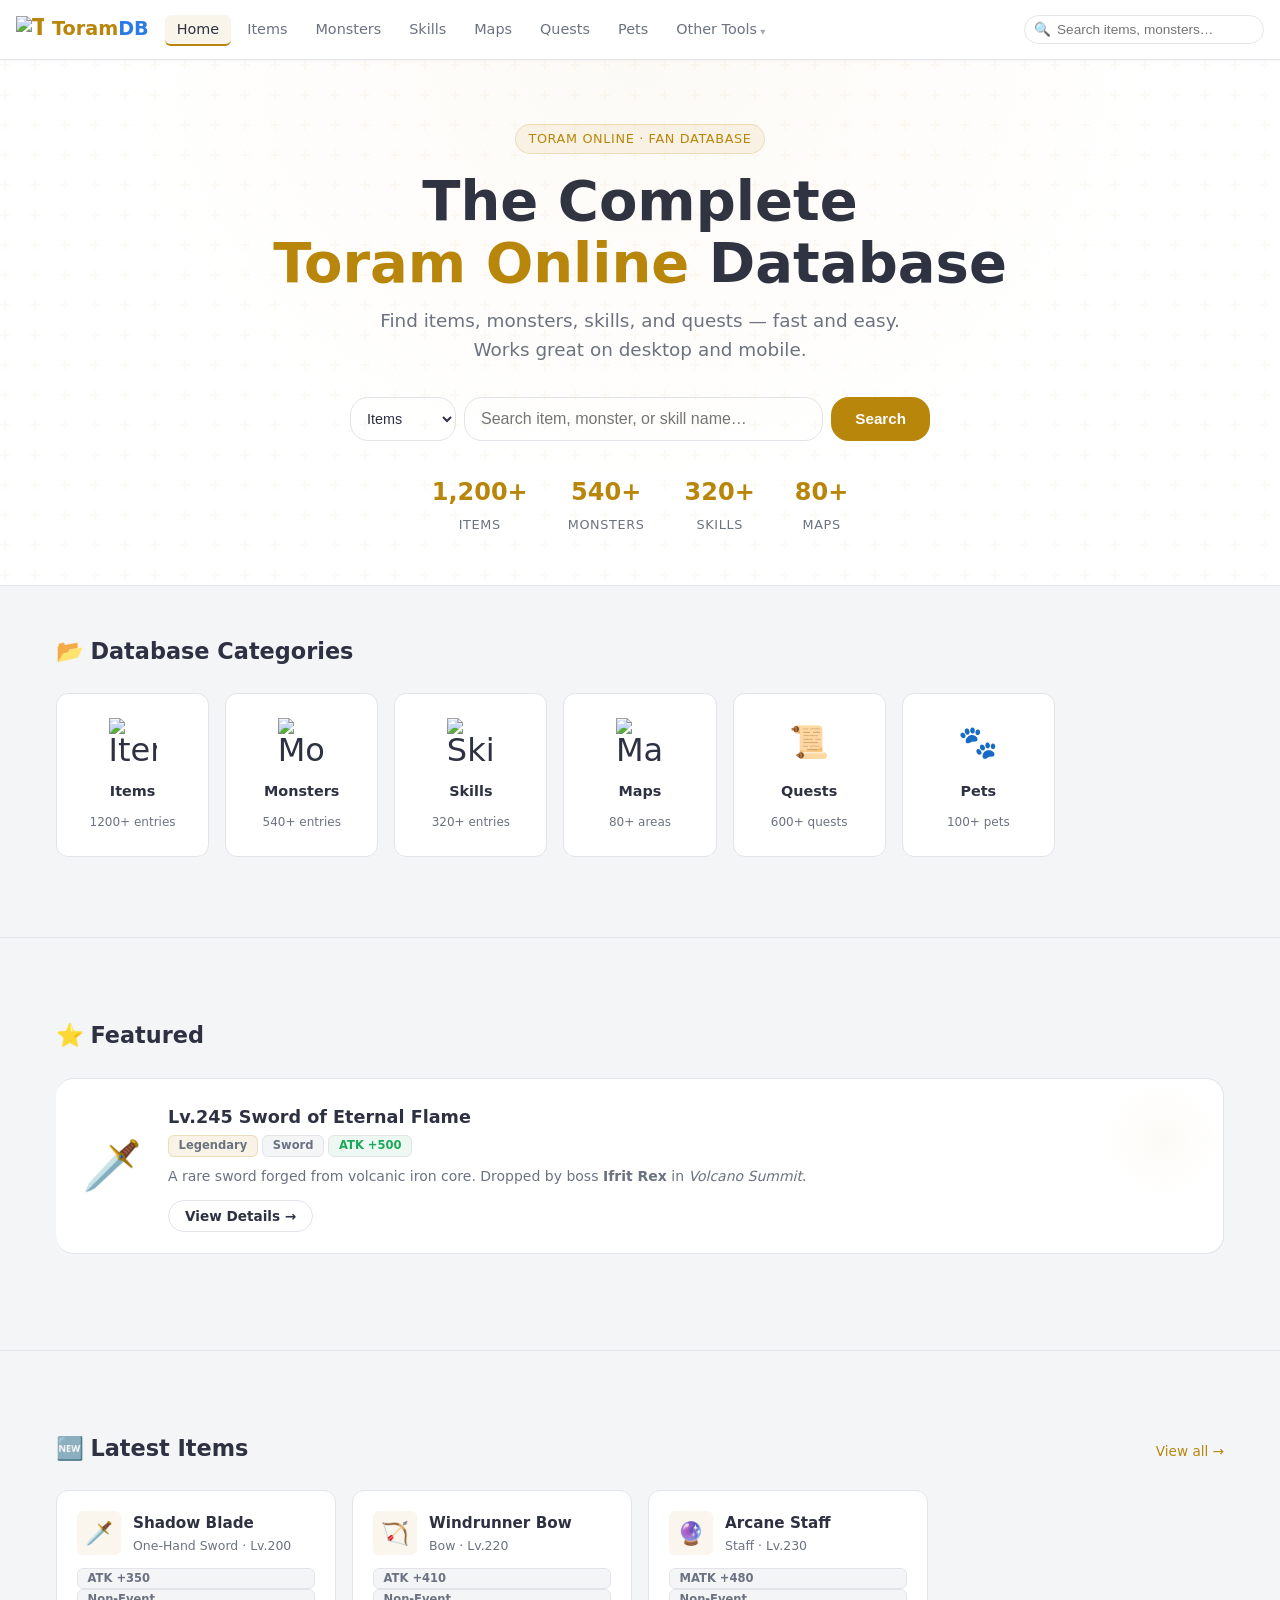
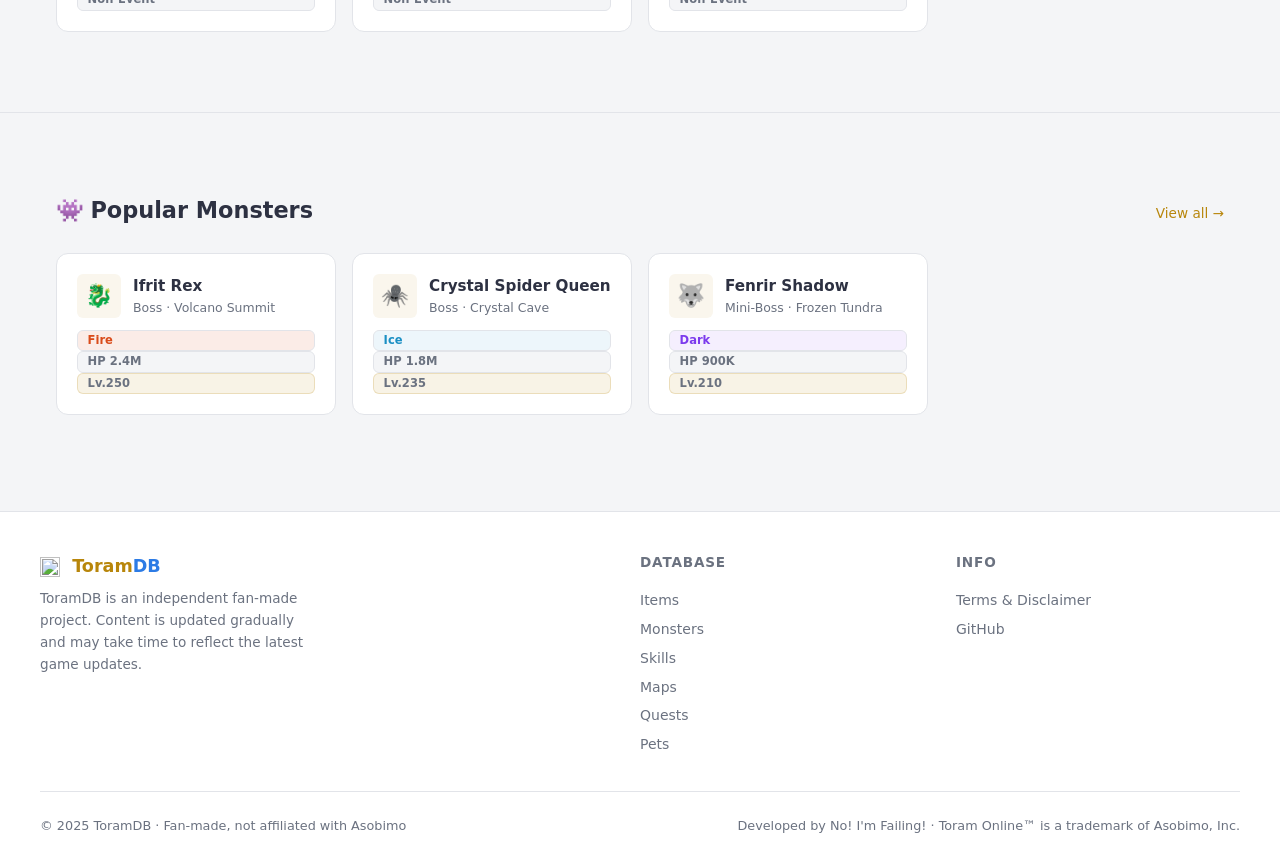
==== index.html @ 73675dc9 "fix: monster modal data loading on items page v3.8" ====
<!DOCTYPE html>
<html lang="en">
<head>
  <meta charset="UTF-8" />
  <meta name="viewport" content="width=device-width, initial-scale=1.0" />
  <meta name="description" content="ToramDB — The most complete fan-made database for Toram Online. Find items, monsters, skills, maps, and quests." />
  <title>ToramDB — The Fan-made Toram Online Database</title>
  <link rel="stylesheet" href="css/style.css" />
  <!-- Favicon placeholder -->
  <link rel="icon" type="image/x-icon" href="img/icons/favicon.ico" />
</head>
<body>

  <!-- ==================== NAVBAR ==================== -->
  <nav class="navbar" role="navigation" aria-label="Main navigation">
    <a href="index.html" class="nav-brand">
      <span class="brand-icon"><img src="img/icons/brand_ico.png" alt="ToramDB" width="28" height="28"></span>
      <span>Toram<span class="brand-highlight">DB</span></span>
    </a>

    <ul class="nav-links" role="list">
      <li><a href="index.html" class="active">Home</a></li>
      <li><a href="pages/items.html">Items</a></li>
      <li><a href="pages/monsters.html">Monsters</a></li>
      <li><a href="pages/skills.html">Skills</a></li>
      <li><a href="pages/maps.html">Maps</a></li>
      <li><a href="pages/quests.html">Quests</a></li>
      <li><a href="pages/pets.html">Pets</a></li>
      <li class="nav-dropdown">
        <a href="javascript:void(0)">Other Tools</a>
        <div class="nav-dropdown-content">
          <a href="pages/calculator.html">🧮 Exp MQ Calculator</a>
        </div>
      </li>
    </ul>

    <div class="nav-search">
      <span class="search-icon">🔍</span>
      <input
        type="search"
        class="search-sync"
        placeholder="Search items, monsters…"
        aria-label="Search"
        id="navSearchInput"
      />
    </div>

    <button
      class="hamburger"
      id="hamburger"
      aria-label="Toggle menu"
      aria-expanded="false"
      aria-controls="mobileMenu"
    >
      <span></span><span></span><span></span>
    </button>
  </nav>

  <!-- Mobile Menu -->
  <div class="mobile-menu" id="mobileMenu" role="menu">
    <a href="index.html" role="menuitem">🏠 Home</a>
    <a href="pages/items.html" role="menuitem"><img src="img/icons/items_ico.png" class="menu-icon" alt=""> Items</a>
    <a href="pages/monsters.html" role="menuitem"><img src="img/icons/monsters_ico.png" class="menu-icon" alt=""> Monsters</a>
    <a href="pages/skills.html" role="menuitem"><img src="img/icons/skills_ico.png" class="menu-icon" alt=""> Skills</a>
    <a href="pages/maps.html" role="menuitem"><img src="img/icons/maps_ico.png" class="menu-icon" alt=""> Maps</a>
    <a href="pages/quests.html" role="menuitem">📜 Quests</a>
    <a href="pages/pets.html" role="menuitem">🐾 Pets</a>
    <a href="pages/calculator.html" role="menuitem">🧮 Exp MQ Calculator</a>
    <div class="mobile-search">
      <span class="search-icon">🔍</span>
      <input
        type="search"
        class="search-sync"
        placeholder="Search items, monsters…"
        aria-label="Mobile search"
      />
    </div>
  </div>

  <!-- ==================== HERO ==================== -->
  <section class="hero" aria-labelledby="hero-title">
    <div class="hero-badge">Toram Online · Fan Database</div>
    <h1 id="hero-title">
      The Complete<br />
      <span>Toram Online</span> Database
    </h1>
    <p>
      Find items, monsters, skills, and quests — fast and easy.
      Works great on desktop and mobile.
    </p>

    <form class="hero-search" id="heroSearchForm" role="search">
      <select id="heroSearchCategory" aria-label="Search category">
        <option value="items">Items</option>
        <option value="monsters">Monsters</option>
        <option value="skills">Skills</option>
        <option value="maps">Maps</option>
        <option value="quests">Quests</option>
        <option value="pets">Pets</option>
      </select>
      <input
        type="search"
        id="heroSearchInput"
        class="search-sync"
        placeholder="Search item, monster, or skill name…"
        aria-label="Hero search"
        autocomplete="off"
      />
      <button type="submit" class="btn btn-primary">Search</button>
    </form>

    <div class="hero-stats" id="heroStats" aria-label="Database statistics">
      <div class="stat">
        <span class="stat-num" data-count="1200" data-suffix="+">0</span>
        <span class="stat-label">Items</span>
      </div>
      <div class="stat">
        <span class="stat-num" data-count="540" data-suffix="+">0</span>
        <span class="stat-label">Monsters</span>
      </div>
      <div class="stat">
        <span class="stat-num" data-count="320" data-suffix="+">0</span>
        <span class="stat-label">Skills</span>
      </div>
      <div class="stat">
        <span class="stat-num" data-count="80" data-suffix="+">0</span>
        <span class="stat-label">Maps</span>
      </div>
    </div>
  </section>

  <!-- ==================== CATEGORIES ==================== -->
  <main>
    <div class="section">
      <div class="section-header">
        <h2 class="section-title"><span class="icon">📂</span>Database Categories</h2>
      </div>
      <div class="categories-grid" id="categoriesGrid">
        <a href="pages/items.html" class="cat-card" aria-label="Items database">
          <span class="cat-icon"><img src="img/icons/items_ico.png" alt="Items"></span>
          <span class="cat-name">Items</span>
          <span class="cat-count">1200+ entries</span>
        </a>
        <a href="pages/monsters.html" class="cat-card" aria-label="Monsters database">
          <span class="cat-icon"><img src="img/icons/monsters_ico.png" alt="Monsters"></span>
          <span class="cat-name">Monsters</span>
          <span class="cat-count">540+ entries</span>
        </a>
        <a href="pages/skills.html" class="cat-card" aria-label="Skills database">
          <span class="cat-icon"><img src="img/icons/skills_ico.png" alt="Skills"></span>
          <span class="cat-name">Skills</span>
          <span class="cat-count">320+ entries</span>
        </a>
        <a href="pages/maps.html" class="cat-card" aria-label="Maps database">
          <span class="cat-icon"><img src="img/icons/maps_ico.png" alt="Maps"></span>
          <span class="cat-name">Maps</span>
          <span class="cat-count">80+ areas</span>
        </a>
        <a href="pages/quests.html" class="cat-card" aria-label="Quests database">
          <span class="cat-icon">📜</span>
          <span class="cat-name">Quests</span>
          <span class="cat-count">600+ quests</span>
        </a>
        <a href="pages/pets.html" class="cat-card" aria-label="Pets database">
          <span class="cat-icon">🐾</span>
          <span class="cat-name">Pets</span>
          <span class="cat-count">100+ pets</span>
        </a>
      </div>
    </div>

    <hr class="divider" />

    <!-- ==================== SPOTLIGHT: FEATURED ITEM ==================== -->
    <div class="section">
      <div class="section-header">
        <h2 class="section-title"><span class="icon">⭐</span>Featured</h2>
      </div>

      <div class="spotlight-card" id="spotlightCard">
        <div class="spotlight-icon">🗡️</div>
        <div class="spotlight-info">
          <p class="title">Lv.245 Sword of Eternal Flame</p>
          <p class="meta">
            <span class="tag legendary">Legendary</span>
            <span class="tag">Sword</span>
            <span class="tag green">ATK +500</span>
          </p>
          <p class="text-muted" style="font-size:.875rem">
            A rare sword forged from volcanic iron core.
            Dropped by boss <strong>Ifrit Rex</strong> in <em>Volcano Summit</em>.
          </p>
          <div class="mt-2">
            <a href="pages/items.html" class="btn btn-outline" style="font-size:.85rem;padding:.45rem 1rem">View Details →</a>
          </div>
        </div>
      </div>
    </div>

    <hr class="divider" />

    <!-- ==================== LATEST ITEMS ==================== -->
    <div class="section">
      <div class="section-header">
        <h2 class="section-title"><span class="icon">🆕</span>Latest Items</h2>
        <a href="pages/items.html" class="section-link">View all →</a>
      </div>
      <div class="data-grid" id="latestItemsGrid">

        <article class="data-card" data-name="Shadow Blade" style="cursor:pointer">
          <div class="data-card-header">
            <div class="data-card-icon">🗡️</div>
            <div>
              <div class="data-card-title">Shadow Blade</div>
              <div class="data-card-subtitle">One-Hand Sword · Lv.200</div>
            </div>
          </div>
          <div class="data-card-body">
            <span class="tag">ATK +350</span>
            <span class="tag non-event">Non-Event</span>
          </div>
        </article>

        <article class="data-card" data-name="Windrunner Bow" style="cursor:pointer">
          <div class="data-card-header">
            <div class="data-card-icon">🏹</div>
            <div>
              <div class="data-card-title">Windrunner Bow</div>
              <div class="data-card-subtitle">Bow · Lv.220</div>
            </div>
          </div>
          <div class="data-card-body">
            <span class="tag">ATK +410</span>
            <span class="tag non-event">Non-Event</span>
          </div>
        </article>

        <article class="data-card" data-name="Arcane Staff" style="cursor:pointer">
          <div class="data-card-header">
            <div class="data-card-icon">🔮</div>
            <div>
              <div class="data-card-title">Arcane Staff</div>
              <div class="data-card-subtitle">Staff · Lv.230</div>
            </div>
          </div>
          <div class="data-card-body">
            <span class="tag">MATK +480</span>
            <span class="tag non-event">Non-Event</span>
          </div>
        </article>

      </div>
    </div>

    <hr class="divider" />

    <!-- ==================== FEATURED MONSTERS ==================== -->
    <div class="section">
      <div class="section-header">
        <h2 class="section-title"><span class="icon">👾</span>Popular Monsters</h2>
        <a href="pages/monsters.html" class="section-link">View all →</a>
      </div>
      <div class="data-grid" id="popularMonstersGrid">

        <article class="data-card" data-name="Ifrit Rex" style="cursor:pointer">
          <div class="data-card-header">
            <div class="data-card-icon">🐉</div>
            <div>
              <div class="data-card-title">Ifrit Rex</div>
              <div class="data-card-subtitle">Boss · Volcano Summit</div>
            </div>
          </div>
          <div class="data-card-body">
            <span class="tag red">Fire</span>
            <span class="tag">HP 2.4M</span>
            <span class="tag legendary">Lv.250</span>
          </div>
        </article>

        <article class="data-card" data-name="Crystal Spider Queen" style="cursor:pointer">
          <div class="data-card-header">
            <div class="data-card-icon">🕷️</div>
            <div>
              <div class="data-card-title">Crystal Spider Queen</div>
              <div class="data-card-subtitle">Boss · Crystal Cave</div>
            </div>
          </div>
          <div class="data-card-body">
            <span class="tag ice">Ice</span>
            <span class="tag">HP 1.8M</span>
            <span class="tag legendary">Lv.235</span>
          </div>
        </article>

        <article class="data-card" data-name="Fenrir Shadow" style="cursor:pointer">
          <div class="data-card-header">
            <div class="data-card-icon">🐺</div>
            <div>
              <div class="data-card-title">Fenrir Shadow</div>
              <div class="data-card-subtitle">Mini-Boss · Frozen Tundra</div>
            </div>
          </div>
          <div class="data-card-body">
            <span class="tag dark">Dark</span>
            <span class="tag">HP 900K</span>
            <span class="tag legendary">Lv.210</span>
          </div>
        </article>

      </div>
    </div>
  </main>

  <!-- ==================== FOOTER ==================== -->
  <footer>
    <div class="footer-grid">
      <div>
        <div class="footer-brand"><img src="img/icons/brand_ico.png" class="menu-icon" alt=""> Toram<span class="brand-highlight">DB</span></div>
        <p class="footer-desc">
          ToramDB is an independent fan-made project.
          Content is updated gradually and may take time to reflect
          the latest game updates.
        </p>
      </div>
      <div class="footer-col">
        <h4>Database</h4>
        <a href="pages/items.html">Items</a>
        <a href="pages/monsters.html">Monsters</a>
        <a href="pages/skills.html">Skills</a>
        <a href="pages/maps.html">Maps</a>
        <a href="pages/quests.html">Quests</a>
        <a href="pages/pets.html">Pets</a>
      </div>
      <div class="footer-col">
        <h4>Info</h4>
        <a href="pages/terms.html">Terms & Disclaimer</a>
        <a href="https://github.com/ut053082686/toramcodex.github.io" target="_blank" rel="noopener">GitHub</a>
      </div>
    </div>
    <div class="footer-bottom">
      <span>© 2025 ToramDB · Fan-made, not affiliated with Asobimo</span>
      <span>Developed by No! I'm Failing! · Toram Online™ is a trademark of Asobimo, Inc.</span>
    </div>
  </footer>

  <button id="backToTop" aria-label="Back to top" title="Back to top">↑</button>

  <!-- Item detail modal -->
  <div id="itemModal"></div>
  <!-- Monster detail modal -->
  <div id="monsterModal"></div>

  <script src="js/sheets.js?v=3.8"></script>
  <script src="js/main.js?v=3.8"></script>
  <script src="js/modal.js?v=3.8"></script>
  <script src="js/monster-modal.js?v=3.8"></script>
  <script>
    // Load homepage sections from Google Sheets (categories, featured, stats)
    ToramSheets.loadHomepage();

    // Load latest data from Sheets (if configured), else keep static HTML
    ToramSheets.loadLatest('items', 'latestItemsGrid', 3);

    // Make Latest Items cards clickable → popup modal
    document.getElementById('latestItemsGrid').addEventListener('click', function (e) {
      var card = e.target.closest('[data-name]');
      if (card) ItemModal.open(card.dataset.name, card.dataset.itemIndex);
    });

    // Make Popular Monsters cards clickable → monster popup modal
    document.getElementById('popularMonstersGrid').addEventListener('click', function (e) {
      var card = e.target.closest('[data-name]');
      if (card) MonsterModal.open(card.dataset.name);
    });
  </script>
</body>
</html>
---- css/style.css ----
/* ============================================================
   ToramDB — Mobile-first stylesheet
   Theme: Soft Light RPG  |  Palette: Gray · White · Gold
   ============================================================ */

/* ---------- Reset & Custom Properties ---------- */
*, *::before, *::after {
  box-sizing: border-box;
  margin: 0;
  padding: 0;
}

:root {
  /* Base — soft off-whites, never pure #fff */
  --bg-base:       #f4f5f7;
  --bg-card:       #ffffff;
  --bg-card-hover: #fafafa;
  --bg-nav:        #ffffffee;
  --border:        #e2e4e9;
  --border-hover:  #c8cbd3;

  /* Accent — warm muted amber for RPG feel */
  --accent:        #b8860b;
  --accent-hover:  #d49b14;
  --accent-cyan:   #2c7be5;
  --accent-gold:   #b8860b;

  /* Text — dark grays, not pure black */
  --text-primary:  #2d3142;
  --text-secondary:#6b7280;

  /* Status */
  --danger:        #dc3545;
  --success:       #28a745;
  --info:          #2c7be5;
  --warning:       #d49b14;

  /* Toram Element Colors — slightly deeper for light bg contrast */
  --el-fire:       #d94b1a;
  --el-ice:        #1a8fc4;
  --el-wind:       #1ea85a;
  --el-earth:      #a07830;
  --el-dark:       #7c3aed;
  --el-light:      #b8960a;
  --el-water:      #2179b5;
  --el-neutral:    #6b7280;

  /* Item Category Colors */
  --tag-event:     #d47a0a;
  --tag-non-event: #6b7280;

  /* Layout */
  --radius-sm:     6px;
  --radius-md:     12px;
  --radius-lg:     18px;
  --shadow:        0 2px 12px rgba(0,0,0,.08);
  --shadow-glow:   0 4px 16px rgba(184,134,11,.1);
  --transition:    .2s ease;
  --nav-h:         60px;
  --font-main:     'Segoe UI', system-ui, sans-serif;
  --font-mono:     'Courier New', monospace;
}

html { scroll-behavior: smooth; }

body {
  font-family: var(--font-main);
  background: var(--bg-base);
  color: var(--text-primary);
  line-height: 1.6;
  min-height: 100vh;
  overflow-y: scroll;
}

a { color: var(--accent); text-decoration: none; }
a:hover { color: var(--accent-hover); }

img { max-width: 100%; display: block; }

ul { list-style: none; }

/* ---------- Scrollbar ---------- */
::-webkit-scrollbar { width: 6px; }
::-webkit-scrollbar-track { background: var(--bg-base); }
::-webkit-scrollbar-thumb { background: #c8cbd3; border-radius: 3px; }

/* ============================================================
   NAVIGATION
   ============================================================ */
.navbar {
  position: sticky;
  top: 0;
  z-index: 1000;
  height: var(--nav-h);
  background: var(--bg-nav);
  backdrop-filter: blur(12px);
  border-bottom: 1px solid var(--border);
  display: flex;
  align-items: center;
  padding: 0 1rem;
  gap: 1rem;
  box-shadow: 0 1px 3px rgba(0,0,0,.04);
}

.nav-brand {
  display: flex;
  align-items: center;
  gap: .5rem;
  font-size: 1.2rem;
  font-weight: 700;
  color: var(--accent);
  white-space: nowrap;
}

.nav-brand .brand-icon { font-size: 1.4rem; line-height: 1; }
.nav-brand .brand-icon img { width: 28px; height: 28px; object-fit: contain; vertical-align: middle; }
.brand-highlight { color: var(--accent-cyan); }

/* Category card & mobile menu icon images */
.cat-icon img { width: 48px; height: 48px; object-fit: contain; }
.menu-icon { display: inline-block; width: 20px; height: 20px; object-fit: contain; vertical-align: middle; margin-right: 6px; }
.hero-icon { width: 36px; height: 36px; object-fit: contain; vertical-align: middle; margin-right: 6px; }

/* Mobile menu — icon + text on same row */
#mobileMenu a { display: flex; align-items: center; gap: 6px; }

/* Monster modal info bar */
.mon-info-bar { display: flex; flex-wrap: wrap; gap: 6px; padding: .5rem 1.25rem; }
/* Enhancement Path (crysta items) */
.enhancement-path {
  display: flex;
  flex-direction: column;
  align-items: center;
  gap: 0;
  padding: 1rem 0;
}
.enhancement-step {
  display: flex;
  flex-direction: column;
  align-items: center;
  gap: .35rem;
  padding: .75rem 1.5rem;
  border-radius: 12px;
  border: 2px solid transparent;
  background: var(--bg-card, #f4f6f8);
  transition: border-color .2s, box-shadow .2s, transform .15s;
  min-width: 120px;
}
.enhancement-step:not(.enhancement-current):hover {
  border-color: var(--accent-cyan, #2c7be5);
  box-shadow: 0 2px 8px rgba(44,123,229,.15);
  transform: translateY(-2px);
}
.enhancement-current {
  border-color: var(--accent-cyan, #2c7be5);
  box-shadow: 0 0 0 3px rgba(44,123,229,.18);
  background: rgba(44,123,229,.06);
}
.enhancement-icon {
  width: 48px; height: 48px;
  display: flex; align-items: center; justify-content: center;
  font-size: 1.8rem;
}
.enhancement-icon img { width: 48px; height: 48px; object-fit: contain; }
.enhancement-name {
  font-weight: 600; font-size: .9rem;
  color: var(--text-primary, #1a1a2e);
  text-align: center;
}
.enhancement-badge {
  font-size: .7rem; font-weight: 700;
  color: var(--accent-cyan, #2c7be5);
  background: rgba(44,123,229,.1);
  padding: 1px 8px; border-radius: 8px;
}
.enhancement-arrow {
  font-size: 1.2rem; color: var(--text-muted, #888);
  padding: .15rem 0; line-height: 1;
}

/* Clickable drop links in Monster Modal */
.drop-link { transition: background .15s, color .15s; }
.drop-link:hover { background: rgba(184,134,11,.06); border-radius: var(--radius-sm); }
.drop-link:hover span:first-of-type { color: var(--accent); text-decoration: underline; }
.drop-arrow { margin-left: auto; color: var(--text-secondary); font-size: .85rem; opacity: .4; transition: opacity .15s; }
.drop-link:hover .drop-arrow { opacity: 1; color: var(--accent); }
.drop-tag-link:hover { background: rgba(184,134,11,.18) !important; color: var(--accent) !important; text-decoration: underline; }
.nav-links {
  display: flex;
  gap: .25rem;
  flex: 1;
}

.nav-links a {
  color: var(--text-secondary);
  padding: .4rem .75rem;
  border-radius: var(--radius-sm);
  font-size: .9rem;
  transition: color var(--transition), background var(--transition);
}

.nav-links img.menu-icon { width: 14px; height: 14px; vertical-align: middle; margin-right: 4px; }
.nav-links a:hover,
.nav-links a.active {
  color: var(--text-primary);
  background: rgba(184,134,11,.08);
  border-bottom: 2px solid var(--accent);
}

/* Dropdown */
.nav-dropdown {
  position: relative;
  display: inline-block;
}

.nav-dropdown-content {
  display: none;
  position: absolute;
  background-color: var(--bg-card);
  min-width: 180px;
  box-shadow: var(--shadow-lg);
  border: 1px solid var(--border);
  border-radius: var(--radius-md);
  z-index: 100;
  top: 100%;
  left: 0;
  margin-top: 5px;
  overflow: hidden;
}

.nav-dropdown-content a {
  color: var(--text-secondary);
  padding: .75rem 1rem;
  text-decoration: none;
  display: flex;
  align-items: center;
  gap: 8px;
  font-size: .85rem;
  border-bottom: none !important;
  border-radius: 0;
}

.nav-dropdown-content a:hover {
  background-color: rgba(184,134,11,.08);
  color: var(--text-primary);
}

.nav-dropdown:hover .nav-dropdown-content {
  display: block;
}

.nav-dropdown > a::after {
  content: ' ▾';
  font-size: .7em;
  opacity: .6;
}

.nav-search {
  position: relative;
  max-width: 240px;
  flex: 1;
}

.nav-search input {
  width: 100%;
  padding: .4rem .75rem .4rem 2rem;
  background: var(--bg-card);
  border: 1px solid var(--border);
  border-radius: 20px;
  color: var(--text-primary);
  font-size: .85rem;
  transition: border-color var(--transition);
}

.nav-search input:focus {
  outline: none;
  border-color: var(--accent);
  box-shadow: 0 0 0 2px rgba(184,134,11,.1);
}

.nav-search .search-icon {
  position: absolute;
  left: .6rem;
  top: 50%;
  transform: translateY(-50%);
  color: var(--text-secondary);
  font-size: .85rem;
  pointer-events: none;
}

/* Hamburger */
.hamburger {
  display: none;
  flex-direction: column;
  gap: 5px;
  background: none;
  border: none;
  cursor: pointer;
  padding: .3rem;
  margin-left: auto;
}

.hamburger span {
  display: block;
  width: 22px;
  height: 2px;
  background: var(--text-secondary);
  border-radius: 2px;
  transition: transform var(--transition), opacity var(--transition);
}

.hamburger.open span:nth-child(1) { transform: translateY(7px) rotate(45deg); }
.hamburger.open span:nth-child(2) { opacity: 0; }
.hamburger.open span:nth-child(3) { transform: translateY(-7px) rotate(-45deg); }

/* Mobile nav drawer */
.mobile-menu {
  display: none;
  position: fixed;
  top: var(--nav-h);
  left: 0;
  right: 0;
  background: var(--bg-card);
  border-bottom: 1px solid var(--border);
  padding: 1rem;
  z-index: 999;
  flex-direction: column;
  gap: .5rem;
}

.mobile-menu.open { display: flex; }

.mobile-menu a {
  color: var(--text-secondary);
  padding: .6rem 1rem;
  border-radius: var(--radius-sm);
  font-size: 1rem;
  transition: color var(--transition), background var(--transition);
}

.mobile-menu a:hover { color: var(--text-primary); background: var(--border); }

.mobile-search {
  position: relative;
  margin-top: .5rem;
}

.mobile-search input {
  width: 100%;
  padding: .6rem .75rem .6rem 2.2rem;
  background: var(--bg-base);
  border: 1px solid var(--border);
  border-radius: 20px;
  color: var(--text-primary);
  font-size: .9rem;
}

.mobile-search input:focus { outline: none; border-color: var(--accent); }

.mobile-search .search-icon {
  position: absolute;
  left: .75rem;
  top: 50%;
  transform: translateY(-50%);
  color: var(--text-secondary);
}

/* ============================================================
   HERO SECTION
   ============================================================ */
.hero {
  position: relative;
  overflow: hidden;
  padding: 4rem 1rem 3rem;
  text-align: center;
  background: var(--bg-card);
  border-bottom: 1px solid var(--border);
}

.hero::before {
  content: '';
  position: absolute;
  inset: 0;
  background:
    radial-gradient(ellipse at 50% 0%, rgba(184,134,11,.04) 0%, transparent 60%),
    url("data:image/svg+xml,%3Csvg width='60' height='60' viewBox='0 0 60 60' xmlns='http://www.w3.org/2000/svg'%3E%3Cg fill='none' fill-rule='evenodd'%3E%3Cg fill='%23b8860b' fill-opacity='0.03'%3E%3Cpath d='M36 34v-4h-2v4h-4v2h4v4h2v-4h4v-2h-4zm0-30V0h-2v4h-4v2h4v4h2V6h4V4h-4zM6 34v-4H4v4H0v2h4v4h2v-4h4v-2H6zM6 4V0H4v4H0v2h4v4h2V6h4V4H6z'/%3E%3C/g%3E%3C/g%3E%3C/svg%3E");
  pointer-events: none;
}

.hero-badge {
  display: inline-block;
  padding: .25rem .75rem;
  background: rgba(184,134,11,.08);
  border: 1px solid rgba(184,134,11,.2);
  border-radius: 20px;
  font-size: .8rem;
  color: var(--accent);
  margin-bottom: 1rem;
  letter-spacing: .05em;
  text-transform: uppercase;
}

.hero h1 {
  font-size: clamp(2rem, 6vw, 3.5rem);
  font-weight: 800;
  line-height: 1.1;
  margin-bottom: .75rem;
}

.hero h1 span {
  color: var(--accent);
}

.hero p {
  font-size: clamp(.95rem, 2.5vw, 1.15rem);
  color: var(--text-secondary);
  max-width: 560px;
  margin: 0 auto 2rem;
}

.hero-search {
  display: flex;
  max-width: 580px;
  margin: 0 auto 2rem;
  gap: .5rem;
}

.hero-search select {
  padding: .75rem .75rem;
  background: var(--bg-card);
  border: 1px solid var(--border);
  border-radius: var(--radius-lg);
  color: var(--text-primary);
  font-size: .9rem;
  cursor: pointer;
  transition: border-color var(--transition);
}

.hero-search select:focus { outline: none; border-color: var(--accent); }

.hero-search input {
  flex: 1;
  padding: .75rem 1rem;
  background: var(--bg-card);
  border: 1px solid var(--border);
  border-radius: var(--radius-lg);
  color: var(--text-primary);
  font-size: 1rem;
  transition: border-color var(--transition);
}

.hero-search input:focus { outline: none; border-color: var(--accent); box-shadow: 0 0 0 3px rgba(184,134,11,.08); }

.btn {
  padding: .75rem 1.5rem;
  border: none;
  border-radius: var(--radius-lg);
  font-size: .95rem;
  font-weight: 600;
  cursor: pointer;
  transition: filter var(--transition), transform var(--transition);
  white-space: nowrap;
}

.btn:hover { filter: brightness(1.15); transform: translateY(-1px); }
.btn:active { transform: translateY(0); }

.btn-primary { background: var(--accent); color: #fff; font-weight: 700; }
.btn-outline {
  background: transparent;
  border: 1px solid var(--border);
  color: var(--text-primary);
}
.btn-outline:hover { border-color: var(--accent); color: var(--accent); }

.hero-stats {
  display: flex;
  justify-content: center;
  gap: 2.5rem;
  flex-wrap: wrap;
}

.hero-stats .stat { text-align: center; }
.hero-stats .stat-num {
  display: block;
  font-size: 1.5rem;
  font-weight: 700;
  color: var(--accent);
}
.hero-stats .stat-label {
  font-size: .8rem;
  color: var(--text-secondary);
  text-transform: uppercase;
  letter-spacing: .05em;
}

/* ============================================================
   SECTION COMMON
   ============================================================ */
.section {
  padding: 3rem 1rem;
  max-width: 1200px;
  margin: 0 auto;
}

.section-header {
  display: flex;
  align-items: baseline;
  gap: 1rem;
  margin-bottom: 1.5rem;
}

.section-title {
  font-size: 1.4rem;
  font-weight: 700;
}

.section-title .icon { margin-right: .4rem; }

.section-link {
  margin-left: auto;
  font-size: .85rem;
  color: var(--accent);
}
.section-link:hover { color: var(--accent-hover); }

/* ============================================================
   CATEGORY CARDS GRID
   ============================================================ */
.categories-grid {
  display: grid;
  grid-template-columns: repeat(auto-fill, minmax(150px, 1fr));
  gap: 1rem;
}

.cat-card {
  display: flex;
  flex-direction: column;
  align-items: center;
  gap: .6rem;
  padding: 1.5rem 1rem;
  background: var(--bg-card);
  border: 1px solid var(--border);
  border-radius: var(--radius-md);
  text-align: center;
  transition: border-color var(--transition), transform var(--transition), box-shadow var(--transition);
  cursor: pointer;
  color: var(--text-primary);
}

.cat-card:hover {
  border-color: var(--accent);
  transform: translateY(-3px);
  box-shadow: var(--shadow-glow);
  color: var(--text-primary);
}

/* Individual category card accent on hover */
.cat-card[aria-label*="Items"]:hover       { border-color: var(--el-fire);  box-shadow: 0 4px 16px rgba(217,75,26,.1); }
.cat-card[aria-label*="Monsters"]:hover    { border-color: var(--rarity-epic); box-shadow: 0 4px 16px rgba(124,58,237,.1); }
.cat-card[aria-label*="Skills"]:hover      { border-color: var(--el-ice);  box-shadow: 0 4px 16px rgba(26,143,196,.1); }
.cat-card[aria-label*="Maps"]:hover        { border-color: var(--el-wind); box-shadow: 0 4px 16px rgba(30,168,90,.1); }
.cat-card[aria-label*="Quests"]:hover      { border-color: var(--el-light); box-shadow: 0 4px 16px rgba(184,150,10,.1); }
.cat-card[aria-label*="Equipment"]:hover   { border-color: var(--rarity-legendary); box-shadow: 0 4px 16px rgba(212,122,10,.1); }

.cat-card .cat-icon {
  font-size: 2rem;
  line-height: 1;
  width: 48px;
  height: 48px;
  display: flex;
  align-items: center;
  justify-content: center;
  margin: 0 auto .25rem;
  overflow: hidden;
}
.cat-card .cat-icon img {
  width: 100%;
  height: 100%;
  object-fit: contain;
}

.cat-card .cat-name {
  font-size: .9rem;
  font-weight: 600;
}

.cat-card .cat-count {
  font-size: .75rem;
  color: var(--text-secondary);
}

/* ============================================================
   DATA TABLE / CARD GRID
   ============================================================ */
.data-grid {
  display: grid;
  grid-template-columns: repeat(auto-fill, minmax(280px, 1fr));
  gap: 1rem;
}

.data-card {
  background: var(--bg-card);
  border: 1px solid var(--border);
  border-radius: var(--radius-md);
  padding: 1.25rem;
  transition: border-color var(--transition), box-shadow var(--transition);
  display: flex;
  flex-direction: column;
  height: 100%;
  position: relative;
  overflow: hidden;
}

.data-card { cursor: pointer; }

.data-card:hover {
  border-color: var(--border-hover);
  background: var(--bg-card-hover);
  box-shadow: var(--shadow);
}

.data-card-header {
  display: flex;
  align-items: center;
  gap: .75rem;
  margin-bottom: .75rem;
}

.data-card-icon {
  width: 44px;
  height: 44px;
  border-radius: var(--radius-sm);
  background: rgba(184,134,11,.07);
  display: flex;
  align-items: center;
  justify-content: center;
  font-size: 1.4rem;
  flex-shrink: 0;
  overflow: hidden;
}
.data-card-icon img {
  width: 100%;
  height: 100%;
  object-fit: cover;
  border-radius: inherit;
}

.data-card-title { font-weight: 600; font-size: .95rem; }
.data-card-subtitle { font-size: .78rem; color: var(--text-secondary); }

.data-card-body { 
  font-size: .85rem; 
  color: var(--text-secondary);
  flex: 1;
  display: flex;
  flex-direction: column;
}

.tag {
  display: inline-block;
  font-size: .72rem;
  font-weight: 700;
  padding: .25rem .6rem;
  border-radius: 6px;
  background: var(--bg-base);
  color: var(--text-secondary);
  border: 1px solid var(--border);
  vertical-align: middle;
  line-height: 1;
}

.tag-row {
  display: flex;
  flex-direction: row;
  flex-wrap: wrap;
  gap: 0.4rem;
  align-items: center;
  margin-bottom: 0.25rem;
}

.tag.legendary { background: rgba(184,134,11,.1); color: var(--rarity-legendary); border-color: rgba(184,134,11,.2); }
.tag.epic { background: rgba(124,58,237,.1); color: var(--rarity-epic); border-color: rgba(124,58,237,.2); }

/* Quest Specific Enhancements */
.tag-ch, .tag-type {
  display: inline-flex;
  align-items: center;
  padding: .25rem .6rem;
  font-size: .75rem;
  font-weight: 700;
  border-radius: 4px;
  line-height: 1;
}

.tag-ch {
  background: rgba(0, 123, 255, 0.1);
  color: #007bff;
  border: 1px solid rgba(0, 123, 255, 0.2);
}

.tag-type {
  background: var(--bg-card-hover);
  color: var(--text-muted);
  border: 1px solid var(--border);
  text-transform: uppercase;
  letter-spacing: 0.5px;
}

.boss-link {
  color: var(--accent);
  font-weight: 700;
  text-decoration: none;
  border-bottom: 2px solid transparent;
  transition: all 0.2s ease;
}

.boss-link:hover {
  border-bottom-color: var(--accent);
  filter: brightness(1.1);
}

.reward-box {
  margin-top: auto;
  padding: 0.75rem;
  background: #fffbef;
  border-radius: 8px;
  border: 1px dashed rgba(184, 134, 11, 0.3);
  font-size: 0.82rem;
  position: relative;
  margin-bottom: 0.75rem;
}

.reward-box strong { color: #92400e; display: block; margin-bottom: 2px; font-size: 0.75rem; text-transform: uppercase; letter-spacing: 0.02em; }
.reward-value { color: #b45309; font-weight: 700; font-size: 0.88rem; }

.quest-desc {
  font-size: 0.78rem;
  color: var(--text-secondary);
  line-height: 1.4;
  margin-bottom: 0.75rem;
  padding: 0.4rem 0.6rem;
  background: var(--bg-base);
  border-radius: 6px;
  border-left: 3px solid var(--border);
}

.btn-tiny {
  display: inline-block;
  padding: 0.2rem 0.5rem;
  background: var(--bg-card-hover);
  border: 1px solid var(--border);
  border-radius: 4px;
  font-size: 0.72rem;
  font-weight: 600;
  color: var(--text-secondary);
  text-decoration: none;
  transition: all var(--transition);
  margin-top: 0.5rem;
}

.btn-tiny:hover {
  background: var(--accent);
  color: #fff;
  border-color: var(--accent);
}

/* High-level monster gold badge (Lv ≥240) */
.tag.gold       { background: rgba(184,134,11,.12); color: var(--accent-gold); font-weight: 600; }

/* Monster type tags */
.tag.mini-boss  { background: rgba(212,122,10,.12); color: #b45309; white-space: nowrap; }

/* Monster difficulty tags */
.tag.diff-easy      { background: rgba(34,197,94,.12);  color: #16a34a; }
.tag.diff-normal    { background: rgba(59,130,246,.12); color: #2563eb; }
.tag.diff-hard      { background: rgba(245,158,11,.12); color: #d97706; }
.tag.diff-nightmare { background: rgba(239,68,68,.12);  color: #dc2626; white-space: nowrap; }
.tag.diff-ultimate  { background: rgba(168,85,247,.12); color: #9333ea; }

/* Monster group toggle */
.tag.mon-group-toggle { background: rgba(99,102,241,.10); color: #6366f1; }

/* Element tags */
.tag.red,
.tag.fire       { background: rgba(217,75,26,.1);  color: var(--el-fire); }
.tag.ice        { background: rgba(26,143,196,.08);   color: var(--el-ice); }
.tag.green,
.tag.wind       { background: rgba(30,168,90,.08);  color: var(--el-wind); }
.tag.earth      { background: rgba(160,120,48,.1);  color: var(--el-earth); }
.tag.dark       { background: rgba(124,58,237,.08); color: var(--el-dark); }
.tag.light      { background: rgba(184,150,10,.08); color: var(--el-light); }
.tag.water      { background: rgba(33,121,181,.08);  color: var(--el-water); }

/* Status tags */
.tag.info       { background: rgba(44,123,229,.08);  color: var(--info); }
.tag.atk        { background: rgba(217,75,26,.08);   color: var(--el-fire); }
.tag.def        { background: rgba(26,143,196,.08);   color: var(--el-ice); }

/* ============================================================
   FEATURED / SPOTLIGHT
   ============================================================ */
.spotlight-card {
  background: var(--bg-card);
  border: 1px solid var(--border);
  border-left: 3px solid var(--rarity-legendary);
  border-radius: var(--radius-lg);
  padding: 1.5rem;
  display: flex;
  gap: 1.5rem;
  align-items: center;
  margin-bottom: 1rem;
  position: relative;
  overflow: hidden;
}

.spotlight-card::after {
  content: '';
  position: absolute;
  top: 0; right: 0;
  width: 120px; height: 120px;
  background: radial-gradient(circle, rgba(184,134,11,.04) 0%, transparent 70%);
  pointer-events: none;
}

.spotlight-icon {
  font-size: 3rem;
  flex-shrink: 0;
  width: 64px;
  height: 64px;
  display: flex;
  align-items: center;
  justify-content: center;
  overflow: hidden;
}
.spotlight-icon img {
  width: 100%;
  height: 100%;
  object-fit: contain;
  border-radius: var(--radius-sm);
}

.spotlight-info .title {
  font-size: 1.1rem;
  font-weight: 700;
  margin-bottom: .25rem;
}

.spotlight-info .meta {
  font-size: .85rem;
  color: var(--text-secondary);
  margin-bottom: .5rem;
}

/* ============================================================
   TABLE  (for detail pages)
   ============================================================ */
.table-wrap { overflow-x: auto; -webkit-overflow-scrolling: touch; }

table {
  width: 100%;
  border-collapse: collapse;
  font-size: .875rem;
}

thead tr {
  background: var(--bg-card);
  border-bottom: 2px solid var(--border);
}

thead th {
  padding: .75rem 1rem;
  text-align: left;
  font-weight: 600;
  color: var(--text-secondary);
  white-space: nowrap;
}

tbody tr { border-bottom: 1px solid var(--border); }
tbody tr:hover { background: rgba(184,134,11,.03); }
tbody td { padding: .65rem 1rem; }
tbody td:first-child { white-space: nowrap; }

.mon-name {
  display: inline-flex;
  align-items: center;
  gap: 4px;
}

.pet-name {
  display: inline-flex;
  align-items: center;
  gap: 6px;
}

#petsTable tr:hover {
  background: var(--bg-base);
}

/* ============================================================
   FILTER BAR
   ============================================================ */
.filter-bar {
  display: flex;
  flex-wrap: wrap;
  gap: .5rem;
  margin-bottom: 1.25rem;
  align-items: center;
}

.filter-bar input[type="search"],
.filter-bar select {
  padding: .45rem .75rem;
  background: var(--bg-card);
  border: 1px solid var(--border);
  border-radius: var(--radius-sm);
  color: var(--text-primary);
  font-size: .85rem;
  transition: border-color var(--transition);
}

.filter-bar input[type="search"] { flex: 1; min-width: 160px; }

.filter-bar input:focus,
.filter-bar select:focus { outline: none; border-color: var(--accent); box-shadow: 0 0 0 2px rgba(184,134,11,.08); }

.filter-bar select { cursor: pointer; }
.filter-bar select option { background: var(--bg-card); }

/* ============================================================
   BREADCRUMB
   ============================================================ */
.breadcrumb {
  display: flex;
  align-items: center;
  gap: .5rem;
  font-size: .82rem;
  color: var(--text-secondary);
  margin-bottom: 1.5rem;
  flex-wrap: wrap;
}

.breadcrumb a { color: var(--text-secondary); }
.breadcrumb a:hover { color: var(--accent); }
.breadcrumb .sep { color: var(--border); }
.breadcrumb .current { color: var(--text-primary); }

/* ============================================================
   PAGINATION
   ============================================================ */
.pagination {
  display: flex;
  justify-content: center;
  gap: .4rem;
  flex-wrap: wrap;
  margin-top: 2rem;
}

.page-btn {
  padding: .4rem .75rem;
  background: var(--bg-card);
  border: 1px solid var(--border);
  border-radius: var(--radius-sm);
  color: var(--text-secondary);
  font-size: .85rem;
  cursor: pointer;
  transition: all var(--transition);
}

.page-btn:hover { border-color: var(--accent); color: var(--text-primary); }
.page-btn:disabled { opacity: .4; cursor: default; }
.page-btn:disabled:hover { border-color: var(--border); color: var(--text-secondary); }
.page-btn.active { background: var(--accent); border-color: var(--accent); color: #fff; font-weight: 600; }

/* Hide items outside current page */
.paginated-hide { display: none !important; }

/* Empty state when filter returns no results */
.empty-state {
  grid-column: 1 / -1;
  padding: 3rem 1rem;
  text-align: center;
  color: var(--text-secondary);
  font-size: .95rem;
}
.empty-state span {
  display: block;
  font-size: 2.5rem;
  margin-bottom: .75rem;
}

/* ============================================================
   FOOTER
   ============================================================ */
footer {
  background: var(--bg-card);
  border-top: 1px solid var(--border);
  padding: 2.5rem 1rem 1.5rem;
  margin-top: 3rem;
}

.footer-grid {
  display: grid;
  grid-template-columns: 2fr 1fr 1fr;
  gap: 2rem;
  max-width: 1200px;
  margin: 0 auto 2rem;
}

.footer-brand { font-size: 1.1rem; font-weight: 700; color: var(--accent); margin-bottom: .5rem; }
.footer-desc  { font-size: .85rem; color: var(--text-secondary); max-width: 280px; }

.footer-col h4 {
  font-size: .85rem;
  font-weight: 600;
  text-transform: uppercase;
  letter-spacing: .06em;
  color: var(--text-secondary);
  margin-bottom: .75rem;
}

.footer-col a {
  display: block;
  font-size: .875rem;
  color: var(--text-secondary);
  padding: .2rem 0;
  transition: color var(--transition);
}

.footer-col a:hover { color: var(--text-primary); }

.footer-bottom {
  max-width: 1200px;
  margin: 0 auto;
  padding-top: 1.5rem;
  border-top: 1px solid var(--border);
  display: flex;
  justify-content: space-between;
  align-items: center;
  flex-wrap: wrap;
  gap: .5rem;
  font-size: .8rem;
  color: var(--text-secondary);
}

/* ============================================================
   UTILITIES
   ============================================================ */
.text-cyan   { color: var(--accent-cyan); }
.text-accent { color: var(--accent); }
.text-gold   { color: var(--accent-gold); }
.text-muted  { color: var(--text-secondary); }
.text-center { text-align: center; }
.mt-1 { margin-top: .5rem; }
.mt-2 { margin-top: 1rem; }
.mt-3 { margin-top: 1.5rem; }
.mb-1 { margin-bottom: .5rem; }
.mb-2 { margin-bottom: 1rem; }
.divider { border: none; border-top: 1px solid var(--border); margin: 2rem 0; }

/* ============================================================
   RESPONSIVE — TABLET  (max 768px)
   ============================================================ */
@media (max-width: 768px) {
  .nav-links,
  .nav-search { display: none; }

  .hamburger { display: flex; }

  .hero { padding: 3rem 1rem 2rem; }

  .hero-search {
    flex-direction: column;
  }

  .hero-stats { gap: 1.5rem; }

  .categories-grid {
    grid-template-columns: repeat(3, 1fr);
  }

  .data-grid {
    grid-template-columns: 1fr;
  }

  .spotlight-card {
    flex-direction: column;
    text-align: center;
  }

  .footer-grid {
    grid-template-columns: 1fr;
    gap: 1.5rem;
  }

  .footer-bottom { justify-content: center; text-align: center; }
}

/* ============================================================
   RESPONSIVE — MOBILE  (max 480px)
   ============================================================ */
@media (max-width: 480px) {
  .categories-grid {
    grid-template-columns: repeat(2, 1fr);
  }

  .section { padding: 2rem .75rem; }

  .hero h1 { font-size: 1.8rem; }

  /* ---- Monster table → card layout on mobile ---- */
  #monstersTable tr { white-space: normal !important; }
  #monstersTable tr td:first-child { white-space: normal; }

  .table-wrap table thead { display: none; }

  .table-wrap table tbody tr {
    display: grid;
    grid-template-columns: 1fr 1fr;
    background: var(--bg-card);
    border: 1px solid var(--border);
    border-radius: var(--radius-lg);
    padding: .75rem;
    margin-bottom: .5rem;
  }

  .table-wrap table tbody tr[data-mon-group] {
    margin-left: 1rem;
    border-left: 3px solid var(--accent);
  }

  .table-wrap table tbody td {
    display: flex;
    flex-direction: column;
    padding: .25rem 0;
    border: none;
    font-size: .82rem;
  }

  .table-wrap table tbody td::before {
    content: attr(data-label);
    font-weight: 600;
    color: var(--text-secondary);
    font-size: .7rem;
    margin-bottom: 1px;
  }

  /* Name: full width row */
  .table-wrap table tbody td:first-child {
    grid-column: 1 / -1;
    font-weight: 600;
    font-size: .95rem;
    padding-bottom: .4rem;
    border-bottom: 1px solid var(--border);
    margin-bottom: .2rem;
  }
  .table-wrap table tbody td:first-child::before { display: none; }

  /* ---- Monsters card grid ---- */
  /* Level: full width */
  #monstersTable td:nth-child(2) { grid-column: 1 / -1; }
  /* Diff & Type: side by side (auto 1fr 1fr) */
  /* Element & HP: side by side (auto 1fr 1fr) */
  /* Location: full width */
  #monstersTable td:nth-child(7) { grid-column: 1 / -1; }
  /* Drop: full width */
  #monstersTable td:last-child {
    grid-column: 1 / -1;
    border-top: 1px solid var(--border);
    padding-top: .4rem;
    margin-top: .2rem;
  }
  #monstersTable td:last-child .tag { font-size: .75rem; }

  /* ---- Pets card grid ---- */
  /* Pet (img+name): full width (from td:first-child rule) */
  /* Level & Spawn At: side by side (auto 1fr 1fr) */

  /* Other tables: keep simple */
  table:not(.table-wrap table) { font-size: .8rem; }
  table:not(.table-wrap table) thead th,
  table:not(.table-wrap table) tbody td { padding: .5rem .75rem; }
}

/* ============================================================
   PAGE-SPECIFIC: inner page hero
   ============================================================ */
.page-hero {
  padding: 2rem 1rem 1.5rem;
  background: var(--bg-card);
  text-align: center;
  border-bottom: 1px solid var(--border);
  box-shadow: 0 1px 3px rgba(0,0,0,.03);
}

.page-hero h1 { display: inline-flex; align-items: center; gap: 8px; font-size: clamp(1.5rem, 4vw, 2.2rem); font-weight: 800; margin-bottom: .4rem; }
.page-hero p  { color: var(--text-secondary); font-size: .95rem; }

/* ============================================================
   DETAIL CARD (Coryn Club-style item/equip detail)
   ============================================================ */
.detail-wrapper {
  max-width: 480px;
  margin: 0 auto;
}

.detail-card {
  background: var(--bg-card);
  border: 1px solid var(--border);
  border-radius: var(--radius-md);
  overflow: hidden;
  box-shadow: var(--shadow);
}

.detail-header {
  display: flex;
  justify-content: space-between;
  align-items: flex-start;
  padding: 1.25rem 1.25rem .5rem;
}

.detail-header h1 {
  font-size: 1.3rem;
  font-weight: 700;
  line-height: 1.3;
  margin: 0;
}

.detail-type {
  display: inline-block;
  font-size: .82rem;
  font-weight: 600;
  color: var(--accent);
  margin-top: .15rem;
}

.detail-fav {
  background: none;
  border: none;
  font-size: 1.4rem;
  cursor: pointer;
  color: var(--border-hover);
  transition: color var(--transition);
  padding: 0;
}
.detail-fav:hover,
.detail-fav.active { color: var(--accent); }

.detail-image {
  margin: .75rem 1.25rem;
  background: var(--bg-base);
  border-radius: var(--radius-sm);
  display: flex;
  align-items: center;
  justify-content: center;
  min-height: 160px;
  overflow: hidden;
}

.detail-image img {
  max-width: 100%;
  max-height: 200px;
  object-fit: contain;
}

.detail-image .placeholder-icon {
  font-size: 4rem;
  opacity: .4;
}

.detail-prices {
  display: flex;
  gap: .5rem;
  padding: 0 1.25rem .75rem;
  flex-wrap: wrap;
}

.price-tag {
  display: inline-flex;
  align-items: center;
  gap: .3rem;
  padding: .3rem .65rem;
  border-radius: 20px;
  font-size: .78rem;
  font-weight: 600;
  border: 1px solid var(--border);
  background: var(--bg-base);
  color: var(--text-secondary);
}

.price-tag.spina { border-color: var(--accent); color: var(--accent); }
.price-tag.material { border-color: var(--el-wind); color: var(--el-wind); }

/* Detail Tabs */
.detail-tabs {
  display: flex;
  border-top: 1px solid var(--border);
  border-bottom: 1px solid var(--border);
}

.detail-tab {
  flex: 1;
  padding: .6rem .5rem;
  text-align: center;
  font-size: .82rem;
  font-weight: 600;
  background: var(--bg-base);
  border: none;
  color: var(--text-secondary);
  cursor: pointer;
  transition: all var(--transition);
  border-bottom: 2px solid transparent;
}

.detail-tab:hover { color: var(--text-primary); }
.detail-tab.active {
  background: var(--bg-card);
  color: var(--accent);
  border-bottom-color: var(--accent);
}

/* Detail Tab Panels */
.detail-panel {
  display: none;
  padding: 1rem 1.25rem 1.5rem;
}
.detail-panel.active { display: block; }

/* Stat rows */
.stat-row {
  display: flex;
  justify-content: space-between;
  align-items: center;
  padding: .5rem 0;
  border-bottom: 1px solid var(--border);
  font-size: .88rem;
}

.stat-row:last-child { border-bottom: none; }

.stat-name {
  font-weight: 500;
  color: var(--text-primary);
}

.stat-value {
  font-weight: 600;
  color: var(--text-primary);
}

.stat-value.positive { color: var(--success); }
.stat-value.negative { color: var(--danger); }

.stat-section-label {
  font-size: .8rem;
  font-weight: 600;
  color: var(--accent);
  margin-top: .75rem;
  margin-bottom: .25rem;
  padding-top: .5rem;
}

/* Obtain & Recipe content */
.obtain-item,
.recipe-item {
  display: flex;
  align-items: center;
  gap: .75rem;
  padding: .6rem 0;
  border-bottom: 1px solid var(--border);
  font-size: .88rem;
}

.obtain-item:last-child,
.recipe-item:last-child { border-bottom: none; }

.obtain-icon,
.recipe-icon {
  width: 32px;
  height: 32px;
  border-radius: var(--radius-sm);
  background: var(--bg-base);
  display: flex;
  align-items: center;
  justify-content: center;
  font-size: 1rem;
  flex-shrink: 0;
}

/* Detail: back link */
.detail-back {
  display: inline-flex;
  align-items: center;
  gap: .4rem;
  font-size: .88rem;
  color: var(--text-secondary);
  margin-bottom: 1rem;
  transition: color var(--transition);
}
.detail-back:hover { color: var(--accent); }

/* Detail responsive */
@media (max-width: 480px) {
  .detail-wrapper { margin: 0 .5rem; }
  .detail-header h1 { font-size: 1.1rem; }
  .detail-tab { font-size: .75rem; padding: .5rem .3rem; }
}

/* ============================================================
   MODAL OVERLAY (popup detail)
   ============================================================ */
.modal-overlay {
  position: fixed;
  inset: 0;
  z-index: 2000;
  background: rgba(0,0,0,.45);
  display: none;
  align-items: center;
  justify-content: center;
  padding: 1rem;
  opacity: 0;
  transition: opacity .25s ease;
}

.modal-overlay.open {
  display: flex;
  opacity: 1;
}

.modal-overlay.fade-in { opacity: 1; }

.modal-body {
  position: relative;
  width: 100%;
  max-width: 460px;
  max-height: 85vh;
  overflow-y: auto;
  border-radius: var(--radius-md);
  box-shadow: 0 8px 40px rgba(0,0,0,.2);
  animation: modalSlideUp .25s ease;
}

@keyframes modalSlideUp {
  from { transform: translateY(30px); opacity: 0; }
  to   { transform: translateY(0);    opacity: 1; }
}

.modal-close {
  position: absolute;
  top: .75rem;
  right: .75rem;
  z-index: 10;
  width: 32px;
  height: 32px;
  border-radius: 50%;
  background: var(--bg-base);
  border: 1px solid var(--border);
  color: var(--text-secondary);
  font-size: 1.1rem;
  cursor: pointer;
  display: flex;
  align-items: center;
  justify-content: center;
  transition: all var(--transition);
  line-height: 1;
}

.modal-close:hover {
  background: var(--border);
  color: var(--text-primary);
}

/* Modal scrollbar */
.modal-body::-webkit-scrollbar { width: 4px; }
.modal-body::-webkit-scrollbar-track { background: transparent; }
.modal-body::-webkit-scrollbar-thumb { background: var(--border); border-radius: 2px; }

@media (max-width: 480px) {
  .modal-overlay { padding: .5rem; align-items: flex-end; }
  .modal-body {
    max-height: 90vh;
    border-radius: var(--radius-md) var(--radius-md) 0 0;
    animation: modalSlideUpMobile .25s ease;
  }
  @keyframes modalSlideUpMobile {
    from { transform: translateY(100%); }
    to   { transform: translateY(0); }
  }
}

/* ============================================================
   LOADING SKELETON (for future JS data fetching)
   ============================================================ */
@keyframes pulse {
  0%, 100% { opacity: 1; }
  50%       { opacity: .45; }
}

.skeleton {
  background: var(--bg-card);
  animation: pulse 1.4s ease-in-out infinite;
  border-radius: var(--radius-sm);
}

/* ============================================================
   BACK-TO-TOP BUTTON
   ============================================================ */
#backToTop {
  position: fixed;
  bottom: 1.5rem;
  right: 1.5rem;
  width: 40px;
  height: 40px;
  border-radius: 50%;
  background: var(--accent);
  color: #fff;
  border: none;
  font-size: 1.1rem;
  cursor: pointer;
  display: none;
  align-items: center;
  justify-content: center;
  box-shadow: 0 3px 10px rgba(184,134,11,.25);
  transition: opacity var(--transition), transform var(--transition);
  z-index: 900;
}

#backToTop.visible { display: flex; }
#backToTop:hover   { transform: translateY(-2px); }

/* ============================================================
   PAGINATION STYLES
   ============================================================ */
.pagination {
  display: flex;
  justify-content: center;
  align-items: center;
  gap: 0.5rem;
  margin: 3rem 0;
  flex-wrap: wrap;
}

.page-btn {
  min-width: 40px;
  height: 40px;
  display: flex;
  align-items: center;
  justify-content: center;
  padding: 0 1rem;
  background: var(--bg-card);
  border: 1px solid var(--border);
  border-radius: var(--radius-sm);
  color: var(--text-primary);
  font-weight: 600;
  font-size: 0.9rem;
  cursor: pointer;
  transition: all var(--transition);
}

.page-btn:hover:not(:disabled) {
  border-color: var(--accent);
  color: var(--accent);
  background: var(--bg-card-hover);
  transform: translateY(-2px);
}

.page-btn.active {
  background: var(--accent);
  color: #fff;
  border-color: var(--accent);
  box-shadow: 0 4px 12px rgba(184,134,11,0.2);
}

.page-btn:disabled {
  opacity: 0.4;
  cursor: not-allowed;
}

@media (max-width: 480px) {
  .pagination {
    gap: 0.35rem;
    margin: 2rem 0;
  }
  .page-btn {
    min-width: 36px;
    height: 36px;
    padding: 0 0.5rem;
    font-size: 0.85rem;
  }
}

/* ============================================================
   MONSTER REDESIGN (Card & Enhanced Modal)
   ============================================================ */
.monster-grid {
  display: grid;
  grid-template-columns: repeat(auto-fill, minmax(300px, 1fr));
  gap: 1.25rem;
  margin-bottom: 2rem;
}

.monster-card {
  background: var(--bg-card);
  border: 1px solid var(--border);
  border-radius: var(--radius-lg);
  padding: 1.25rem;
  display: flex;
  flex-direction: column;
  gap: 0.75rem;
  transition: all var(--transition);
  box-shadow: 0 2px 8px rgba(0,0,0,.04);
}

.monster-card:hover {
  transform: translateY(-4px);
  box-shadow: 0 8px 24px rgba(0,0,0,.08);
  border-color: var(--accent);
}

.monster-card-header {
  display: flex;
  align-items: center;
  gap: 0.75rem;
}

.monster-card-icon {
  width: 40px;
  height: 40px;
  flex-shrink: 0;
}

.monster-card-icon img {
  width: 100%;
  height: 100%;
  object-fit: contain;
}

.monster-card-name {
  font-size: 1.15rem;
  font-weight: 700;
  color: var(--text-primary);
}

.monster-card-badges {
  display: flex;
  flex-wrap: wrap;
  gap: 0.5rem;
}

.m-badge {
  display: inline-flex;
  align-items: center;
  gap: 4px;
  padding: 4px 10px;
  border-radius: 10px;
  font-size: 0.8rem;
  font-weight: 600;
  background: var(--bg-base);
  border: 1px solid var(--border);
}

.m-badge.lv { background: #f8fafc; color: #64748b; }
.m-badge.diff { background: #fffbeb; color: #92400e; border-color: #fef3c7; }
.m-badge.hp { background: #fef2f2; color: #991b1b; border-color: #fee2e2; }

.m-location {
  display: flex;
  align-items: center;
  gap: 6px;
  font-size: 0.9rem;
  color: #d97706; /* Amber-600 */
}

.m-drops-section {
  border-top: 1px solid #f1f5f9;
  padding-top: 0.75rem;
}

.m-drops-title {
  font-size: 0.85rem;
  font-weight: 600;
  color: #94a3b8;
  margin-bottom: 0.5rem;
  display: flex;
  align-items: center;
  gap: 4px;
}

.m-drop-list {
  display: flex;
  flex-direction: column;
  gap: 0.4rem;
}

.m-drop-item {
  display: flex;
  align-items: center;
  gap: 12px;
  padding: 10px;
  background: #fff;
  border-bottom: 1px solid #f1f5f9;
  font-size: 0.95rem;
  color: var(--text-primary);
  cursor: pointer;
  transition: background var(--transition);
}

.m-drop-item:last-child {
  border-bottom: none;
}

.m-drop-item:hover {
  background: #f8fafc;
}

.m-drop-icon {
  width: 40px;
  height: 40px;
  background: #f1f5f9;
  border-radius: 8px;
  display: flex;
  align-items: center;
  justify-content: center;
  font-size: 1.2rem;
  flex-shrink: 0;
  overflow: hidden;
}

.m-drop-icon img {
  width: 100%;
  height: 100%;
  object-fit: contain;
}

.m-drop-text {
  flex: 1;
}

.m-drop-arrow {
  color: #cbd5e1;
  font-size: 0.8rem;
}

.m-drop-item-icon {
  width: 20px;
  height: 20px;
  object-fit: contain;
}

.m-more-drops {
  display: block;
  text-align: right;
  font-size: 0.8rem;
  color: #64748b;
  margin-top: 0.4rem;
  cursor: pointer;
}

.m-card-actions {
  display: grid;
  grid-template-columns: 1fr 1fr;
  gap: 0.5rem;
  margin-top: auto;
}

.m-btn {
  display: flex;
  align-items: center;
  justify-content: center;
  gap: 6px;
  padding: 10px;
  border-radius: 12px;
  font-size: 0.9rem;
  font-weight: 700;
  border: none;
  cursor: pointer;
  transition: transform 0.1s;
}

.m-btn:active { transform: scale(0.97); }

.m-btn-details {
  background: #d99c1d;
  color: #fff;
}

.m-btn-compare {
  background: #3b82f6;
  color: #fff;
}

/* Enhanced Modal Styles */
.modal-diff-tabs {
  display: flex;
  gap: 0.5rem;
  padding: 1rem 1.25rem 0.5rem;
  overflow-x: auto;
  scrollbar-width: none;
}
.modal-diff-tabs::-webkit-scrollbar { display: none; }

.modal-diff-tab {
  padding: 6px 14px;
  background: #f1f5f9;
  border-radius: 8px;
  font-size: 0.85rem;
  font-weight: 600;
  color: #64748b;
  border: 1px solid transparent;
  cursor: pointer;
  white-space: nowrap;
}

.modal-diff-tab.active {
  background: #fffbeb;
  color: #b45309;
  border-color: #fde68a;
}

.modal-nav-tabs {
  display: flex;
  border-bottom: 1px solid #e2e8f0;
  margin-top: 0.5rem;
}

.modal-nav-tab {
  flex: 1;
  padding: 12px;
  text-align: center;
  font-size: 0.9rem;
  font-weight: 600;
  color: #94a3b8;
  cursor: pointer;
  position: relative;
}

.modal-nav-tab.active {
  color: #d97706;
}

.modal-nav-tab.active::after {
  content: '';
  position: absolute;
  bottom: -1px;
  left: 20%;
  right: 20%;
  height: 2px;
  background: #d97706;
}

.compare-row {
  display: flex;
  align-items: center;
  justify-content: space-between;
  padding: 12px 1rem;
  background: #f8fafc;
  border-radius: 12px;
  margin-bottom: 0.5rem;
  border: 1px solid transparent;
}

.compare-row.current {
  background: #fffbeb;
  border-color: #fde68a;
}

.compare-diff-info {
  display: flex;
  align-items: center;
  gap: 8px;
  font-weight: 600;
}

.compare-hp {
  font-family: var(--font-mono);
  font-weight: 700;
  color: #334155;
}
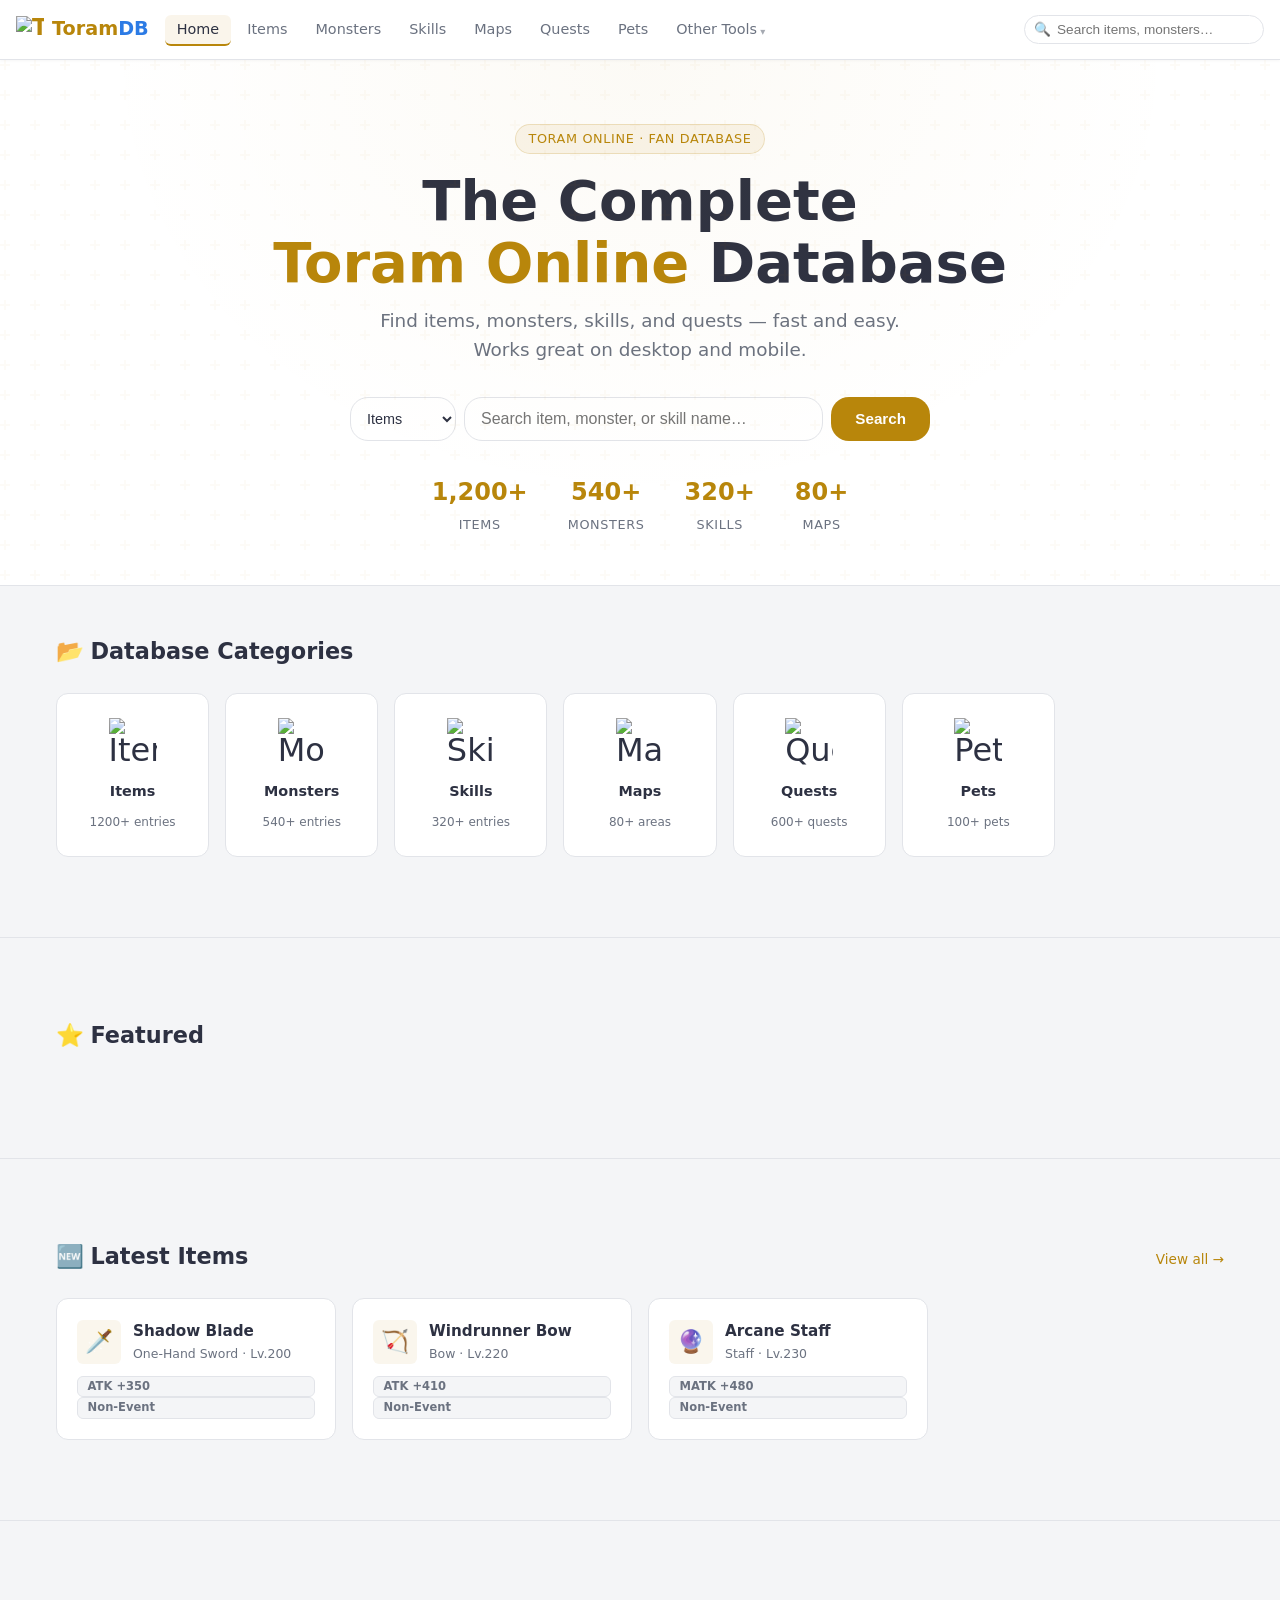
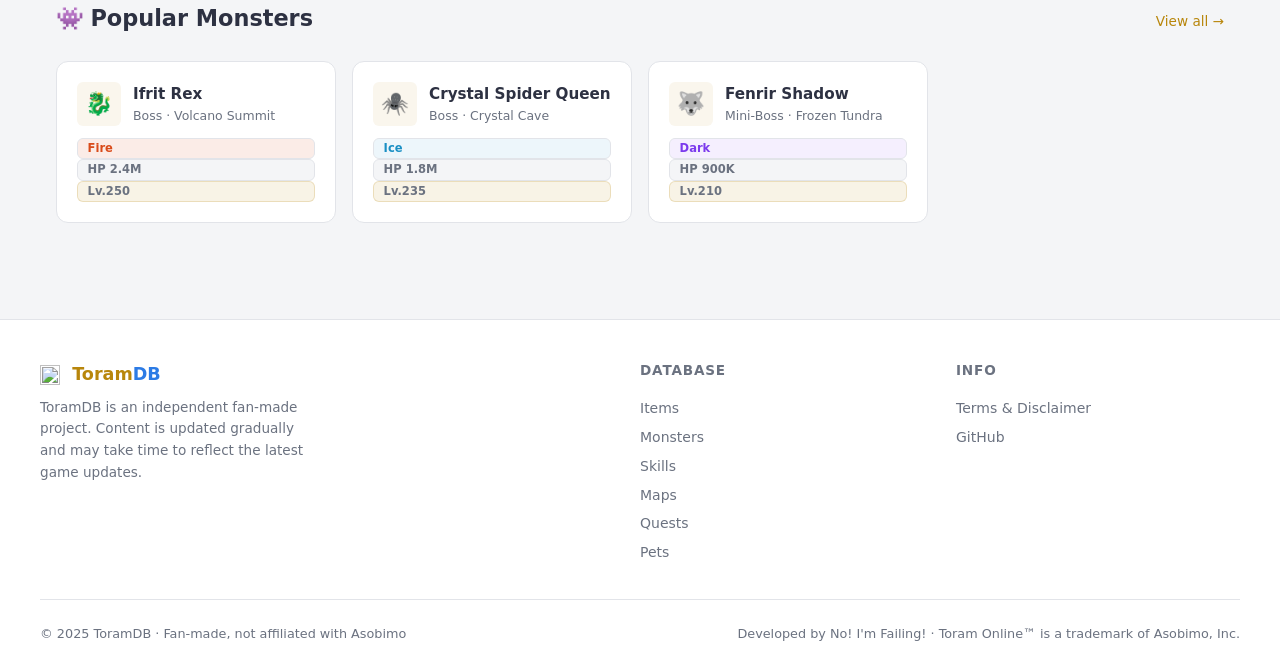
==== commit 1d330fb6: "feat: dynamic level cap for MQ calculator v3.17" ====
--- a/index.html
+++ b/index.html
@@ -157,12 +157,12 @@
           <span class="cat-count">80+ areas</span>
         </a>
         <a href="pages/quests.html" class="cat-card" aria-label="Quests database">
-          <span class="cat-icon">📜</span>
+          <span class="cat-icon"><img src="img/icons/quest_ico.png" alt="Quests"></span>
           <span class="cat-name">Quests</span>
           <span class="cat-count">600+ quests</span>
         </a>
         <a href="pages/pets.html" class="cat-card" aria-label="Pets database">
-          <span class="cat-icon">🐾</span>
+          <span class="cat-icon"><img src="img/icons/pets_ico.png" alt="Pets"></span>
           <span class="cat-name">Pets</span>
           <span class="cat-count">100+ pets</span>
         </a>
@@ -177,24 +177,7 @@
         <h2 class="section-title"><span class="icon">⭐</span>Featured</h2>
       </div>
 
-      <div class="spotlight-card" id="spotlightCard">
-        <div class="spotlight-icon">🗡️</div>
-        <div class="spotlight-info">
-          <p class="title">Lv.245 Sword of Eternal Flame</p>
-          <p class="meta">
-            <span class="tag legendary">Legendary</span>
-            <span class="tag">Sword</span>
-            <span class="tag green">ATK +500</span>
-          </p>
-          <p class="text-muted" style="font-size:.875rem">
-            A rare sword forged from volcanic iron core.
-            Dropped by boss <strong>Ifrit Rex</strong> in <em>Volcano Summit</em>.
-          </p>
-          <div class="mt-2">
-            <a href="pages/items.html" class="btn btn-outline" style="font-size:.85rem;padding:.45rem 1rem">View Details →</a>
-          </div>
-        </div>
-      </div>
+      <div class="data-grid" id="spotlightGrid"></div>
     </div>
 
     <hr class="divider" />
@@ -350,10 +333,10 @@
   <!-- Monster detail modal -->
   <div id="monsterModal"></div>
 
-  <script src="js/sheets.js?v=3.8"></script>
-  <script src="js/main.js?v=3.8"></script>
-  <script src="js/modal.js?v=3.8"></script>
-  <script src="js/monster-modal.js?v=3.8"></script>
+  <script src="js/sheets.js?v=3.17"></script>
+  <script src="js/main.js?v=3.17"></script>
+  <script src="js/modal.js?v=3.17"></script>
+  <script src="js/monster-modal.js?v=3.17"></script>
   <script>
     // Load homepage sections from Google Sheets (categories, featured, stats)
     ToramSheets.loadHomepage();
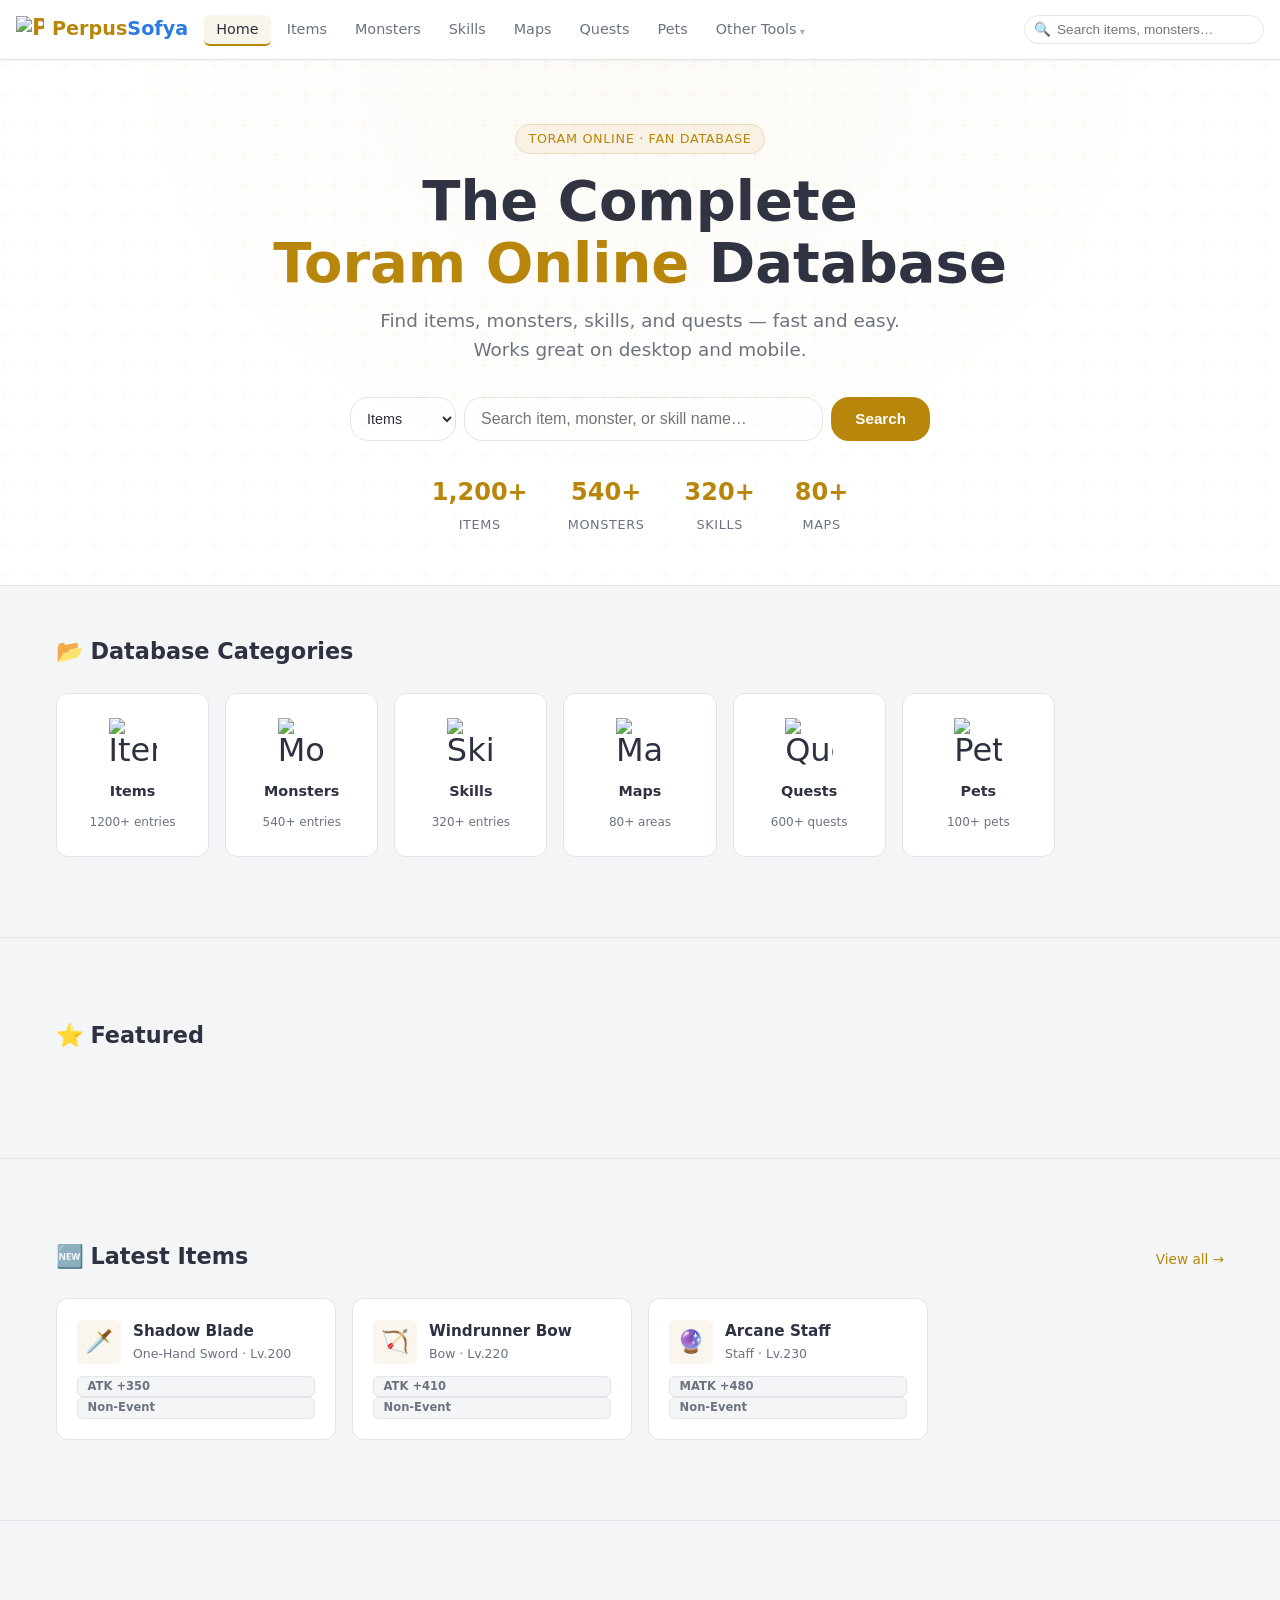
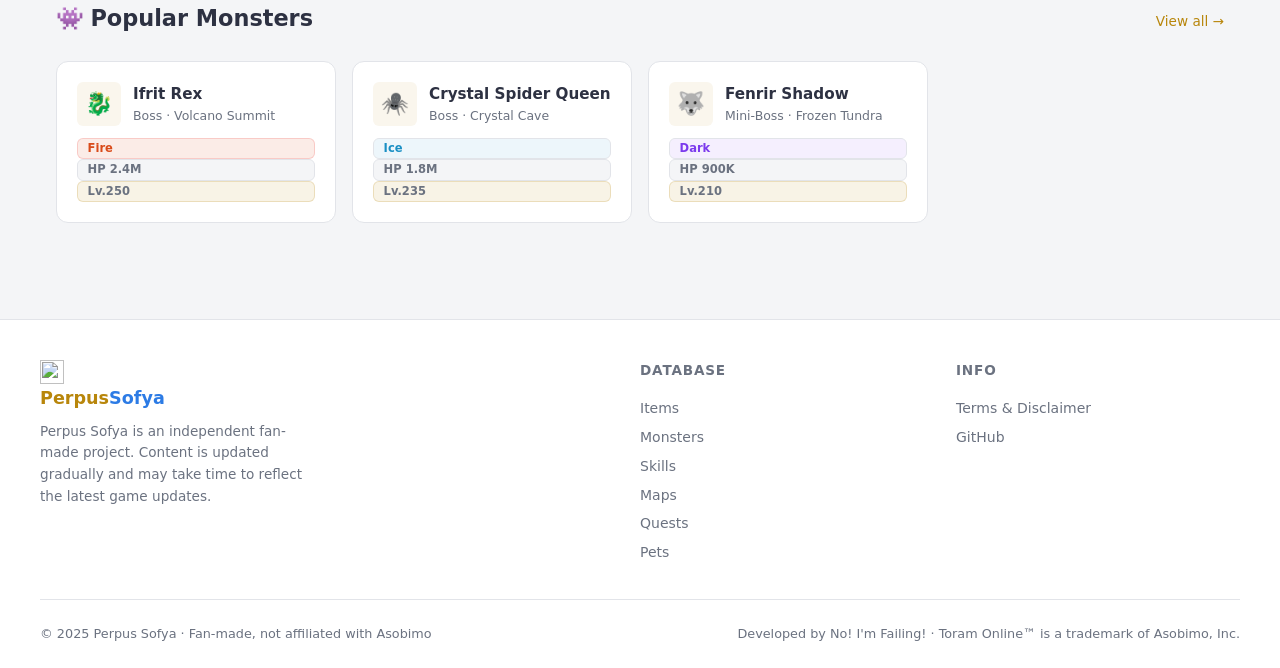
==== commit 31c25ad7: "Changes before Firebase Studio auto-run" ====
--- a/index.html
+++ b/index.html
@@ -3,8 +3,8 @@
 <head>
   <meta charset="UTF-8" />
   <meta name="viewport" content="width=device-width, initial-scale=1.0" />
-  <meta name="description" content="ToramDB — The most complete fan-made database for Toram Online. Find items, monsters, skills, maps, and quests." />
-  <title>ToramDB — The Fan-made Toram Online Database</title>
+  <meta name="description" content="Perpus Sofya — The most complete fan-made database for Toram Online. Find items, monsters, skills, maps, and quests." />
+  <title>Perpus Sofya — The Fan-made Toram Online Database</title>
   <link rel="stylesheet" href="css/style.css" />
   <!-- Favicon placeholder -->
   <link rel="icon" type="image/x-icon" href="img/icons/favicon.ico" />
@@ -14,8 +14,8 @@
   <!-- ==================== NAVBAR ==================== -->
   <nav class="navbar" role="navigation" aria-label="Main navigation">
     <a href="index.html" class="nav-brand">
-      <span class="brand-icon"><img src="img/icons/brand_ico.png" alt="ToramDB" width="28" height="28"></span>
-      <span>Toram<span class="brand-highlight">DB</span></span>
+      <span class="brand-icon"><img src="img/icons/brand_ico.png" alt="Perpus Sofya" width="28" height="28"></span>
+      <span>Perpus<span class="brand-highlight">Sofya</span></span>
     </a>
 
     <ul class="nav-links" role="list">
@@ -30,6 +30,7 @@
         <a href="javascript:void(0)">Other Tools</a>
         <div class="nav-dropdown-content">
           <a href="pages/calculator.html">🧮 Exp MQ Calculator</a>
+          <a href="pages/skill-simulator.html">⚔️ Skill Simulator</a>
         </div>
       </li>
     </ul>
@@ -58,14 +59,15 @@
 
   <!-- Mobile Menu -->
   <div class="mobile-menu" id="mobileMenu" role="menu">
-    <a href="index.html" role="menuitem">🏠 Home</a>
+    <a href="index.html" role="menuitem"><span class="menu-icon">🏠</span> Home</a>
     <a href="pages/items.html" role="menuitem"><img src="img/icons/items_ico.png" class="menu-icon" alt=""> Items</a>
     <a href="pages/monsters.html" role="menuitem"><img src="img/icons/monsters_ico.png" class="menu-icon" alt=""> Monsters</a>
     <a href="pages/skills.html" role="menuitem"><img src="img/icons/skills_ico.png" class="menu-icon" alt=""> Skills</a>
     <a href="pages/maps.html" role="menuitem"><img src="img/icons/maps_ico.png" class="menu-icon" alt=""> Maps</a>
-    <a href="pages/quests.html" role="menuitem">📜 Quests</a>
-    <a href="pages/pets.html" role="menuitem">🐾 Pets</a>
-    <a href="pages/calculator.html" role="menuitem">🧮 Exp MQ Calculator</a>
+    <a href="pages/quests.html" role="menuitem"><img src="img/icons/quest_ico.png" class="menu-icon" alt=""> Quests</a>
+    <a href="pages/pets.html" role="menuitem"><img src="img/icons/pets_ico.png" class="menu-icon" alt=""> Pets</a>
+    <a href="pages/skill-simulator.html" role="menuitem"><span class="menu-icon">⚔️</span> Skill Simulator</a>
+    <a href="pages/calculator.html" role="menuitem"><span class="menu-icon">🧮</span> Exp MQ Calculator</a>
     <div class="mobile-search">
       <span class="search-icon">🔍</span>
       <input
@@ -298,9 +300,9 @@
   <footer>
     <div class="footer-grid">
       <div>
-        <div class="footer-brand"><img src="img/icons/brand_ico.png" class="menu-icon" alt=""> Toram<span class="brand-highlight">DB</span></div>
+        <div class="footer-brand"><img src="img/icons/brand_ico.png" class="menu-icon" alt=""> Perpus<span class="brand-highlight">Sofya</span></div>
         <p class="footer-desc">
-          ToramDB is an independent fan-made project.
+          Perpus Sofya is an independent fan-made project.
           Content is updated gradually and may take time to reflect
           the latest game updates.
         </p>
@@ -321,7 +323,7 @@
       </div>
     </div>
     <div class="footer-bottom">
-      <span>© 2025 ToramDB · Fan-made, not affiliated with Asobimo</span>
+      <span>© 2025 Perpus Sofya · Fan-made, not affiliated with Asobimo</span>
       <span>Developed by No! I'm Failing! · Toram Online™ is a trademark of Asobimo, Inc.</span>
     </div>
   </footer>
@@ -333,10 +335,10 @@
   <!-- Monster detail modal -->
   <div id="monsterModal"></div>
 
-  <script src="js/sheets.js?v=3.17"></script>
-  <script src="js/main.js?v=3.17"></script>
-  <script src="js/modal.js?v=3.17"></script>
-  <script src="js/monster-modal.js?v=3.17"></script>
+  <script src="js/sheets.js?v=3.18"></script>
+  <script src="js/main.js?v=3.18"></script>
+  <script src="js/modal.js?v=3.18"></script>
+  <script src="js/monster-modal.js?v=3.18"></script>
   <script>
     // Load homepage sections from Google Sheets (categories, featured, stats)
     ToramSheets.loadHomepage();
@@ -357,4 +359,4 @@
     });
   </script>
 </body>
-</html>
+</html>
--- a/css/style.css
+++ b/css/style.css
@@ -118,11 +118,29 @@
 
 /* Category card & mobile menu icon images */
 .cat-icon img { width: 48px; height: 48px; object-fit: contain; }
-.menu-icon { display: inline-block; width: 20px; height: 20px; object-fit: contain; vertical-align: middle; margin-right: 6px; }
+.menu-icon { 
+  display: flex; 
+  align-items: center; 
+  justify-content: center;
+  width: 24px; 
+  height: 24px; 
+  flex-shrink: 0;
+  object-fit: contain; 
+}
 .hero-icon { width: 36px; height: 36px; object-fit: contain; vertical-align: middle; margin-right: 6px; }
 
 /* Mobile menu — icon + text on same row */
-#mobileMenu a { display: flex; align-items: center; gap: 6px; }
+#mobileMenu a { 
+  display: flex; 
+  align-items: center; 
+  gap: 12px; 
+  padding: 12px 1rem;
+  border-bottom: 1px solid var(--border);
+  font-weight: 500;
+  transition: background var(--transition);
+}
+#mobileMenu a:hover { background: var(--bg-card-hover); }
+#mobileMenu a:last-of-type { border-bottom: none; }
 
 /* Monster modal info bar */
 .mon-info-bar { display: flex; flex-wrap: wrap; gap: 6px; padding: .5rem 1.25rem; }
@@ -780,6 +798,95 @@
 
 /* Monster group toggle */
 .tag.mon-group-toggle { background: rgba(99,102,241,.10); color: #6366f1; }
+
+.tag.green         { background: rgba(34,197,94,.1); color: #16a34a; border-color: rgba(34,197,94,.2); }
+.tag.tag-event     { background: rgba(184,134,11,.1); color: var(--tag-event); border-color: rgba(184,134,11,.2); }
+.tag.tag-non-event { background: rgba(107,114,128,.1); color: var(--tag-non-event); border-color: rgba(107,114,128,.2); }
+.tag.conditional   { border-style: dashed; }
+.tag.red           { background: rgba(239,68,68,.1); color: #dc2626; border-color: rgba(239,68,68,.2); }
+
+.stats-more {
+  font-size: 0.7rem;
+  color: var(--text-secondary);
+  font-weight: 600;
+  margin-left: 0.4rem;
+  background: var(--bg-base);
+  padding: 0.2rem 0.4rem;
+  border-radius: 4px;
+  border: 1px dashed var(--border);
+}
+
+.conditional-section {
+  margin-top: 0.6rem;
+  padding-top: 0.6rem;
+  border-top: 1px solid var(--border);
+}
+
+.conditional-label {
+  font-size: 0.7rem;
+  font-weight: 700;
+  color: var(--text-muted);
+  text-transform: uppercase;
+  letter-spacing: 0.03em;
+  margin-bottom: 0.3rem;
+}
+
+/* Homepage specific tag refinement */
+.spotlight-grid-card .tag {
+  font-size: 0.68rem;
+  padding: 0.2rem 0.5rem;
+}
+
+.f-cond-group {
+  margin-bottom: 0.6rem;
+}
+
+.f-cond-label {
+  font-size: 0.72rem;
+  font-weight: 700;
+  color: #b8860b; 
+  margin-bottom: 0.2rem;
+  letter-spacing: 0.02em;
+}
+
+.f-cond-row {
+  display: flex;
+  justify-content: space-between;
+  font-size: 0.8rem;
+  color: var(--text-main);
+  padding: 0.3rem 0;
+  border-bottom: 1px solid rgba(0,0,0,0.05);
+}
+
+.f-cond-value.positive { color: #16a34a; font-weight: 600; }
+.f-cond-value.negative { color: #dc2626; font-weight: 600; }
+
+/* Featured Stats List (New) */
+.f-stats-list {
+  margin-bottom: 1.25rem;
+  border-top: 1px solid var(--border);
+  padding-top: 0.5rem;
+}
+.f-stat-row {
+  display: flex;
+  justify-content: space-between;
+  align-items: center;
+  padding: 0.45rem 0;
+  border-bottom: 1px solid rgba(0,0,0,0.03);
+  font-size: 0.88rem;
+}
+.f-stat-row:last-child {
+  border-bottom: none;
+}
+.f-stat-label {
+  color: var(--text-secondary);
+  font-weight: 500;
+}
+.f-stat-value {
+  font-weight: 700;
+}
+.f-stat-value.positive { color: var(--success); }
+.f-stat-value.negative { color: var(--danger); }
 
 /* Element tags */
 .tag.red,
@@ -1663,6 +1770,15 @@
 .m-badge.diff { background: #fffbeb; color: #92400e; border-color: #fef3c7; }
 .m-badge.hp { background: #fef2f2; color: #991b1b; border-color: #fee2e2; }
 
+/* Element Colors */
+.m-badge.elem-fire { background: #fef2f2; color: #991b1b; border-color: #fee2e2; }
+.m-badge.elem-water, .m-badge.elem-ice { background: #eff6ff; color: #1e40af; border-color: #dbeafe; }
+.m-badge.elem-wind { background: #f0fdf4; color: #166534; border-color: #dcfce7; }
+.m-badge.elem-earth { background: #fefce8; color: #854d0e; border-color: #fef9c3; }
+.m-badge.elem-dark { background: #faf5ff; color: #6b21a8; border-color: #f3e8ff; }
+.m-badge.elem-light { background: #fffcf0; color: #9a3412; border-color: #fef3c7; }
+.m-badge.elem-neutral { background: #f8fafc; color: #475569; border-color: #e2e8f0; }
+
 .m-location {
   display: flex;
   align-items: center;
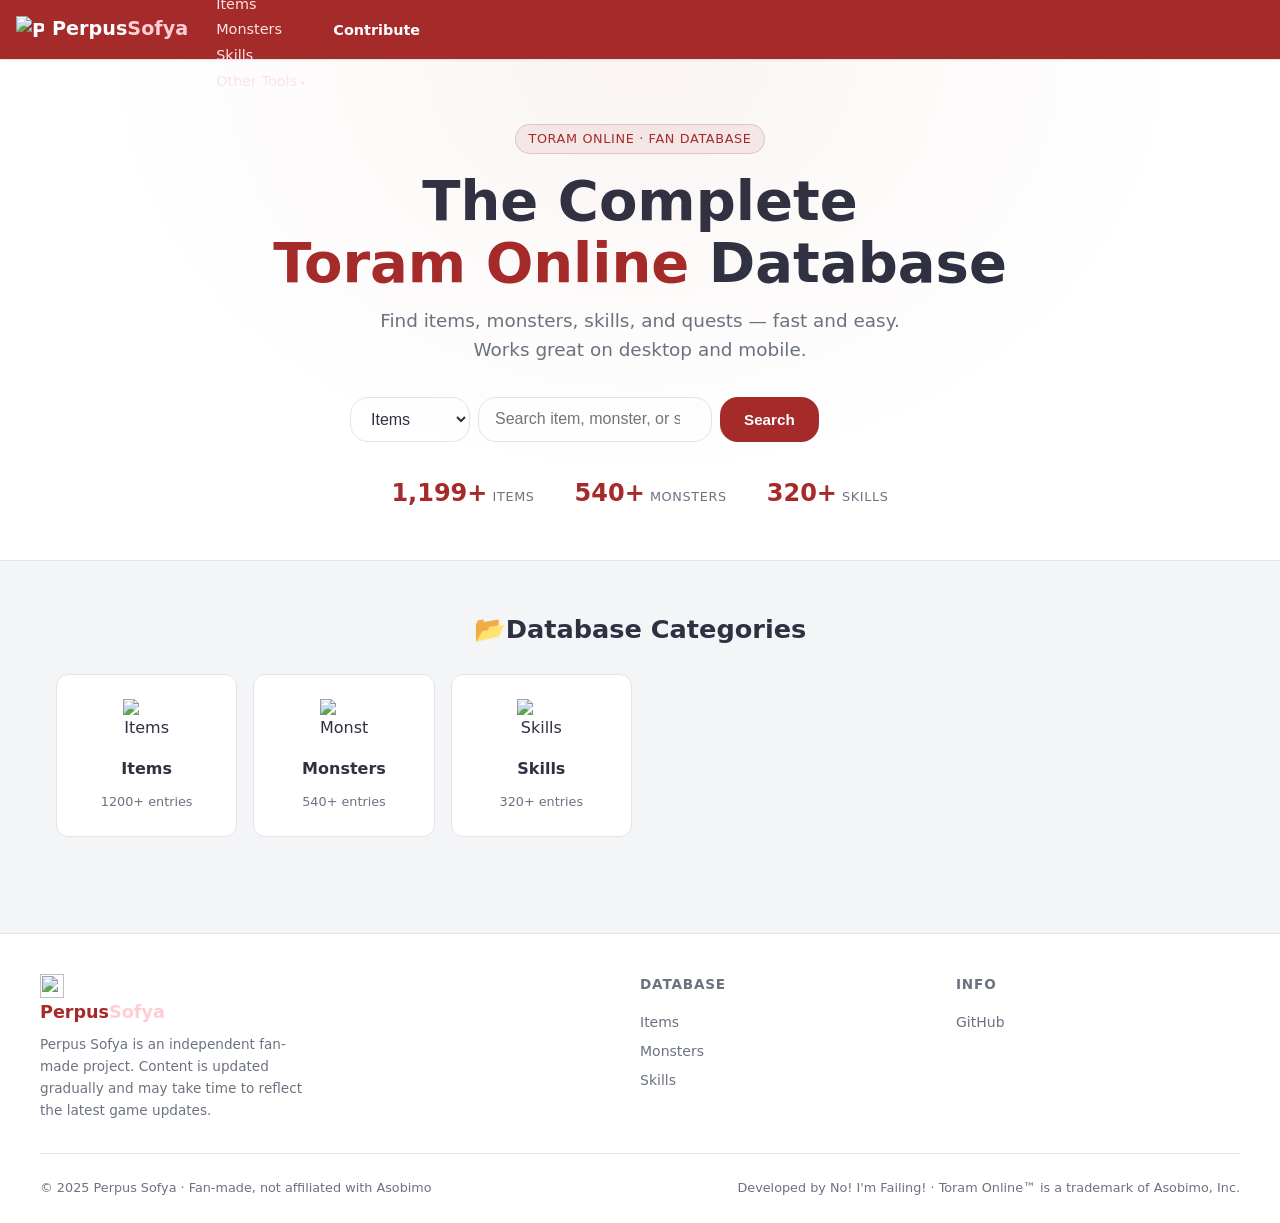
==== commit 31abc172: "semua" ====
--- a/index.html
+++ b/index.html
@@ -23,9 +23,6 @@
       <li><a href="pages/items.html">Items</a></li>
       <li><a href="pages/monsters.html">Monsters</a></li>
       <li><a href="pages/skills.html">Skills</a></li>
-      <li><a href="pages/maps.html">Maps</a></li>
-      <li><a href="pages/quests.html">Quests</a></li>
-      <li><a href="pages/pets.html">Pets</a></li>
       <li class="nav-dropdown">
         <a href="javascript:void(0)">Other Tools</a>
         <div class="nav-dropdown-content">
@@ -36,14 +33,7 @@
     </ul>
 
     <div class="nav-search">
-      <span class="search-icon">🔍</span>
-      <input
-        type="search"
-        class="search-sync"
-        placeholder="Search items, monsters…"
-        aria-label="Search"
-        id="navSearchInput"
-      />
+      <a href="pages/contribute.html" class="nav-link">Contribute</a>
     </div>
 
     <button
@@ -63,20 +53,8 @@
     <a href="pages/items.html" role="menuitem"><img src="img/icons/items_ico.png" class="menu-icon" alt=""> Items</a>
     <a href="pages/monsters.html" role="menuitem"><img src="img/icons/monsters_ico.png" class="menu-icon" alt=""> Monsters</a>
     <a href="pages/skills.html" role="menuitem"><img src="img/icons/skills_ico.png" class="menu-icon" alt=""> Skills</a>
-    <a href="pages/maps.html" role="menuitem"><img src="img/icons/maps_ico.png" class="menu-icon" alt=""> Maps</a>
-    <a href="pages/quests.html" role="menuitem"><img src="img/icons/quest_ico.png" class="menu-icon" alt=""> Quests</a>
-    <a href="pages/pets.html" role="menuitem"><img src="img/icons/pets_ico.png" class="menu-icon" alt=""> Pets</a>
     <a href="pages/skill-simulator.html" role="menuitem"><span class="menu-icon">⚔️</span> Skill Simulator</a>
     <a href="pages/calculator.html" role="menuitem"><span class="menu-icon">🧮</span> Exp MQ Calculator</a>
-    <div class="mobile-search">
-      <span class="search-icon">🔍</span>
-      <input
-        type="search"
-        class="search-sync"
-        placeholder="Search items, monsters…"
-        aria-label="Mobile search"
-      />
-    </div>
   </div>
 
   <!-- ==================== HERO ==================== -->
@@ -96,9 +74,6 @@
         <option value="items">Items</option>
         <option value="monsters">Monsters</option>
         <option value="skills">Skills</option>
-        <option value="maps">Maps</option>
-        <option value="quests">Quests</option>
-        <option value="pets">Pets</option>
       </select>
       <input
         type="search"
@@ -124,17 +99,13 @@
         <span class="stat-num" data-count="320" data-suffix="+">0</span>
         <span class="stat-label">Skills</span>
       </div>
-      <div class="stat">
-        <span class="stat-num" data-count="80" data-suffix="+">0</span>
-        <span class="stat-label">Maps</span>
-      </div>
     </div>
   </section>
 
   <!-- ==================== CATEGORIES ==================== -->
   <main>
     <div class="section">
-      <div class="section-header">
+      <div class="section-header" style="text-align: center;">
         <h2 class="section-title"><span class="icon">📂</span>Database Categories</h2>
       </div>
       <div class="categories-grid" id="categoriesGrid">
@@ -153,145 +124,6 @@
           <span class="cat-name">Skills</span>
           <span class="cat-count">320+ entries</span>
         </a>
-        <a href="pages/maps.html" class="cat-card" aria-label="Maps database">
-          <span class="cat-icon"><img src="img/icons/maps_ico.png" alt="Maps"></span>
-          <span class="cat-name">Maps</span>
-          <span class="cat-count">80+ areas</span>
-        </a>
-        <a href="pages/quests.html" class="cat-card" aria-label="Quests database">
-          <span class="cat-icon"><img src="img/icons/quest_ico.png" alt="Quests"></span>
-          <span class="cat-name">Quests</span>
-          <span class="cat-count">600+ quests</span>
-        </a>
-        <a href="pages/pets.html" class="cat-card" aria-label="Pets database">
-          <span class="cat-icon"><img src="img/icons/pets_ico.png" alt="Pets"></span>
-          <span class="cat-name">Pets</span>
-          <span class="cat-count">100+ pets</span>
-        </a>
-      </div>
-    </div>
-
-    <hr class="divider" />
-
-    <!-- ==================== SPOTLIGHT: FEATURED ITEM ==================== -->
-    <div class="section">
-      <div class="section-header">
-        <h2 class="section-title"><span class="icon">⭐</span>Featured</h2>
-      </div>
-
-      <div class="data-grid" id="spotlightGrid"></div>
-    </div>
-
-    <hr class="divider" />
-
-    <!-- ==================== LATEST ITEMS ==================== -->
-    <div class="section">
-      <div class="section-header">
-        <h2 class="section-title"><span class="icon">🆕</span>Latest Items</h2>
-        <a href="pages/items.html" class="section-link">View all →</a>
-      </div>
-      <div class="data-grid" id="latestItemsGrid">
-
-        <article class="data-card" data-name="Shadow Blade" style="cursor:pointer">
-          <div class="data-card-header">
-            <div class="data-card-icon">🗡️</div>
-            <div>
-              <div class="data-card-title">Shadow Blade</div>
-              <div class="data-card-subtitle">One-Hand Sword · Lv.200</div>
-            </div>
-          </div>
-          <div class="data-card-body">
-            <span class="tag">ATK +350</span>
-            <span class="tag non-event">Non-Event</span>
-          </div>
-        </article>
-
-        <article class="data-card" data-name="Windrunner Bow" style="cursor:pointer">
-          <div class="data-card-header">
-            <div class="data-card-icon">🏹</div>
-            <div>
-              <div class="data-card-title">Windrunner Bow</div>
-              <div class="data-card-subtitle">Bow · Lv.220</div>
-            </div>
-          </div>
-          <div class="data-card-body">
-            <span class="tag">ATK +410</span>
-            <span class="tag non-event">Non-Event</span>
-          </div>
-        </article>
-
-        <article class="data-card" data-name="Arcane Staff" style="cursor:pointer">
-          <div class="data-card-header">
-            <div class="data-card-icon">🔮</div>
-            <div>
-              <div class="data-card-title">Arcane Staff</div>
-              <div class="data-card-subtitle">Staff · Lv.230</div>
-            </div>
-          </div>
-          <div class="data-card-body">
-            <span class="tag">MATK +480</span>
-            <span class="tag non-event">Non-Event</span>
-          </div>
-        </article>
-
-      </div>
-    </div>
-
-    <hr class="divider" />
-
-    <!-- ==================== FEATURED MONSTERS ==================== -->
-    <div class="section">
-      <div class="section-header">
-        <h2 class="section-title"><span class="icon">👾</span>Popular Monsters</h2>
-        <a href="pages/monsters.html" class="section-link">View all →</a>
-      </div>
-      <div class="data-grid" id="popularMonstersGrid">
-
-        <article class="data-card" data-name="Ifrit Rex" style="cursor:pointer">
-          <div class="data-card-header">
-            <div class="data-card-icon">🐉</div>
-            <div>
-              <div class="data-card-title">Ifrit Rex</div>
-              <div class="data-card-subtitle">Boss · Volcano Summit</div>
-            </div>
-          </div>
-          <div class="data-card-body">
-            <span class="tag red">Fire</span>
-            <span class="tag">HP 2.4M</span>
-            <span class="tag legendary">Lv.250</span>
-          </div>
-        </article>
-
-        <article class="data-card" data-name="Crystal Spider Queen" style="cursor:pointer">
-          <div class="data-card-header">
-            <div class="data-card-icon">🕷️</div>
-            <div>
-              <div class="data-card-title">Crystal Spider Queen</div>
-              <div class="data-card-subtitle">Boss · Crystal Cave</div>
-            </div>
-          </div>
-          <div class="data-card-body">
-            <span class="tag ice">Ice</span>
-            <span class="tag">HP 1.8M</span>
-            <span class="tag legendary">Lv.235</span>
-          </div>
-        </article>
-
-        <article class="data-card" data-name="Fenrir Shadow" style="cursor:pointer">
-          <div class="data-card-header">
-            <div class="data-card-icon">🐺</div>
-            <div>
-              <div class="data-card-title">Fenrir Shadow</div>
-              <div class="data-card-subtitle">Mini-Boss · Frozen Tundra</div>
-            </div>
-          </div>
-          <div class="data-card-body">
-            <span class="tag dark">Dark</span>
-            <span class="tag">HP 900K</span>
-            <span class="tag legendary">Lv.210</span>
-          </div>
-        </article>
-
       </div>
     </div>
   </main>
@@ -312,13 +144,9 @@
         <a href="pages/items.html">Items</a>
         <a href="pages/monsters.html">Monsters</a>
         <a href="pages/skills.html">Skills</a>
-        <a href="pages/maps.html">Maps</a>
-        <a href="pages/quests.html">Quests</a>
-        <a href="pages/pets.html">Pets</a>
       </div>
       <div class="footer-col">
         <h4>Info</h4>
-        <a href="pages/terms.html">Terms & Disclaimer</a>
         <a href="https://github.com/ut053082686/toramcodex.github.io" target="_blank" rel="noopener">GitHub</a>
       </div>
     </div>
@@ -328,7 +156,10 @@
     </div>
   </footer>
 
-  <button id="backToTop" aria-label="Back to top" title="Back to top">↑</button>
+  <div class="floating-action-buttons">
+    <button id="theme-toggle" title="Toggle dark mode">🌙</button>
+    <button id="backToTop" title="Back to Top">↑</button>
+  </div>
 
   <!-- Item detail modal -->
   <div id="itemModal"></div>
@@ -342,21 +173,6 @@
   <script>
     // Load homepage sections from Google Sheets (categories, featured, stats)
     ToramSheets.loadHomepage();
-
-    // Load latest data from Sheets (if configured), else keep static HTML
-    ToramSheets.loadLatest('items', 'latestItemsGrid', 3);
-
-    // Make Latest Items cards clickable → popup modal
-    document.getElementById('latestItemsGrid').addEventListener('click', function (e) {
-      var card = e.target.closest('[data-name]');
-      if (card) ItemModal.open(card.dataset.name, card.dataset.itemIndex);
-    });
-
-    // Make Popular Monsters cards clickable → monster popup modal
-    document.getElementById('popularMonstersGrid').addEventListener('click', function (e) {
-      var card = e.target.closest('[data-name]');
-      if (card) MonsterModal.open(card.dataset.name);
-    });
   </script>
 </body>
 </html>
--- a/css/style.css
+++ b/css/style.css
@@ -1,6 +1,6 @@
 /* ============================================================
    ToramDB — Mobile-first stylesheet
-   Theme: Soft Light RPG  |  Palette: Gray · White · Gold
+   Theme: Crimson & Night
    ============================================================ */
 
 /* ---------- Reset & Custom Properties ---------- */
@@ -11,21 +11,18 @@
 }
 
 :root {
-  /* Base — soft off-whites, never pure #fff */
+  /* Light Mode Palette (Default) */
   --bg-base:       #f4f5f7;
   --bg-card:       #ffffff;
   --bg-card-hover: #fafafa;
-  --bg-nav:        #ffffffee;
+  --bg-nav:        #ffffffcc; /* Less transparent for readability */
   --border:        #e2e4e9;
   --border-hover:  #c8cbd3;
 
-  /* Accent — warm muted amber for RPG feel */
-  --accent:        #b8860b;
-  --accent-hover:  #d49b14;
-  --accent-cyan:   #2c7be5;
-  --accent-gold:   #b8860b;
-
-  /* Text — dark grays, not pure black */
+  --accent:        #A52A2A; /* Dark Red */
+  --accent-hover:  #C13E3E;
+  --accent-cyan:   #A52A2A; /* Using accent color for consistency */
+
   --text-primary:  #2d3142;
   --text-secondary:#6b7280;
 
@@ -35,7 +32,7 @@
   --info:          #2c7be5;
   --warning:       #d49b14;
 
-  /* Toram Element Colors — slightly deeper for light bg contrast */
+  /* Toram Element Colors */
   --el-fire:       #d94b1a;
   --el-ice:        #1a8fc4;
   --el-wind:       #1ea85a;
@@ -45,20 +42,34 @@
   --el-water:      #2179b5;
   --el-neutral:    #6b7280;
 
-  /* Item Category Colors */
-  --tag-event:     #d47a0a;
-  --tag-non-event: #6b7280;
-
   /* Layout */
   --radius-sm:     6px;
   --radius-md:     12px;
   --radius-lg:     18px;
   --shadow:        0 2px 12px rgba(0,0,0,.08);
-  --shadow-glow:   0 4px 16px rgba(184,134,11,.1);
+  --shadow-glow:   0 4px 16px rgba(165,42,42,.1);
   --transition:    .2s ease;
   --nav-h:         60px;
   --font-main:     'Segoe UI', system-ui, sans-serif;
-  --font-mono:     'Courier New', monospace;
+}
+
+/* Dark Mode Palette */
+body.dark-mode {
+  --bg-base:       #121212;
+  --bg-card:       #1E1E1E;
+  --bg-card-hover: #282828;
+  --bg-nav:        #1E1E1Ecc;
+  --border:        #333333;
+  --border-hover:  #444444;
+
+  --accent:        #D34848; /* Brighter Red for dark bg */
+  --accent-hover:  #E56B6B;
+  --accent-cyan:   #D34848;
+
+  --text-primary:  #EAEAEA;
+  --text-secondary:#A0A0A0;
+  
+  --shadow-glow:   0 4px 16px rgba(211,72,72,.1);
 }
 
 html { scroll-behavior: smooth; }
@@ -69,20 +80,20 @@
   color: var(--text-primary);
   line-height: 1.6;
   min-height: 100vh;
-  overflow-y: scroll;
+  transition: background var(--transition), color var(--transition);
 }
 
 a { color: var(--accent); text-decoration: none; }
 a:hover { color: var(--accent-hover); }
 
 img { max-width: 100%; display: block; }
-
 ul { list-style: none; }
 
 /* ---------- Scrollbar ---------- */
 ::-webkit-scrollbar { width: 6px; }
 ::-webkit-scrollbar-track { background: var(--bg-base); }
-::-webkit-scrollbar-thumb { background: #c8cbd3; border-radius: 3px; }
+::-webkit-scrollbar-thumb { background: #555; border-radius: 3px; }
+body.dark-mode ::-webkit-scrollbar-thumb { background: #777; }
 
 /* ============================================================
    NAVIGATION
@@ -92,7 +103,7 @@
   top: 0;
   z-index: 1000;
   height: var(--nav-h);
-  background: var(--bg-nav);
+  background: var(--accent);
   backdrop-filter: blur(12px);
   border-bottom: 1px solid var(--border);
   display: flex;
@@ -108,127 +119,40 @@
   gap: .5rem;
   font-size: 1.2rem;
   font-weight: 700;
-  color: var(--accent);
+  color: white;
   white-space: nowrap;
 }
 
-.nav-brand .brand-icon { font-size: 1.4rem; line-height: 1; }
-.nav-brand .brand-icon img { width: 28px; height: 28px; object-fit: contain; vertical-align: middle; }
-.brand-highlight { color: var(--accent-cyan); }
-
-/* Category card & mobile menu icon images */
-.cat-icon img { width: 48px; height: 48px; object-fit: contain; }
-.menu-icon { 
-  display: flex; 
-  align-items: center; 
-  justify-content: center;
-  width: 24px; 
-  height: 24px; 
-  flex-shrink: 0;
-  object-fit: contain; 
-}
-.hero-icon { width: 36px; height: 36px; object-fit: contain; vertical-align: middle; margin-right: 6px; }
-
-/* Mobile menu — icon + text on same row */
-#mobileMenu a { 
-  display: flex; 
-  align-items: center; 
-  gap: 12px; 
-  padding: 12px 1rem;
-  border-bottom: 1px solid var(--border);
-  font-weight: 500;
-  transition: background var(--transition);
-}
-#mobileMenu a:hover { background: var(--bg-card-hover); }
-#mobileMenu a:last-of-type { border-bottom: none; }
-
-/* Monster modal info bar */
-.mon-info-bar { display: flex; flex-wrap: wrap; gap: 6px; padding: .5rem 1.25rem; }
-/* Enhancement Path (crysta items) */
-.enhancement-path {
-  display: flex;
-  flex-direction: column;
-  align-items: center;
-  gap: 0;
-  padding: 1rem 0;
-}
-.enhancement-step {
-  display: flex;
-  flex-direction: column;
-  align-items: center;
-  gap: .35rem;
-  padding: .75rem 1.5rem;
-  border-radius: 12px;
-  border: 2px solid transparent;
-  background: var(--bg-card, #f4f6f8);
-  transition: border-color .2s, box-shadow .2s, transform .15s;
-  min-width: 120px;
-}
-.enhancement-step:not(.enhancement-current):hover {
-  border-color: var(--accent-cyan, #2c7be5);
-  box-shadow: 0 2px 8px rgba(44,123,229,.15);
-  transform: translateY(-2px);
-}
-.enhancement-current {
-  border-color: var(--accent-cyan, #2c7be5);
-  box-shadow: 0 0 0 3px rgba(44,123,229,.18);
-  background: rgba(44,123,229,.06);
-}
-.enhancement-icon {
-  width: 48px; height: 48px;
-  display: flex; align-items: center; justify-content: center;
-  font-size: 1.8rem;
-}
-.enhancement-icon img { width: 48px; height: 48px; object-fit: contain; }
-.enhancement-name {
-  font-weight: 600; font-size: .9rem;
-  color: var(--text-primary, #1a1a2e);
-  text-align: center;
-}
-.enhancement-badge {
-  font-size: .7rem; font-weight: 700;
-  color: var(--accent-cyan, #2c7be5);
-  background: rgba(44,123,229,.1);
-  padding: 1px 8px; border-radius: 8px;
-}
-.enhancement-arrow {
-  font-size: 1.2rem; color: var(--text-muted, #888);
-  padding: .15rem 0; line-height: 1;
-}
-
-/* Clickable drop links in Monster Modal */
-.drop-link { transition: background .15s, color .15s; }
-.drop-link:hover { background: rgba(184,134,11,.06); border-radius: var(--radius-sm); }
-.drop-link:hover span:first-of-type { color: var(--accent); text-decoration: underline; }
-.drop-arrow { margin-left: auto; color: var(--text-secondary); font-size: .85rem; opacity: .4; transition: opacity .15s; }
-.drop-link:hover .drop-arrow { opacity: 1; color: var(--accent); }
-.drop-tag-link:hover { background: rgba(184,134,11,.18) !important; color: var(--accent) !important; text-decoration: underline; }
-.nav-links {
-  display: flex;
-  gap: .25rem;
-  flex: 1;
-}
+.brand-highlight { color: #ffcdd2; }
 
 .nav-links a {
-  color: var(--text-secondary);
+  color: #fce4e4;
   padding: .4rem .75rem;
   border-radius: var(--radius-sm);
   font-size: .9rem;
   transition: color var(--transition), background var(--transition);
 }
 
-.nav-links img.menu-icon { width: 14px; height: 14px; vertical-align: middle; margin-right: 4px; }
 .nav-links a:hover,
 .nav-links a.active {
-  color: var(--text-primary);
-  background: rgba(184,134,11,.08);
-  border-bottom: 2px solid var(--accent);
-}
-
-/* Dropdown */
-.nav-dropdown {
-  position: relative;
-  display: inline-block;
+  color: white;
+  background: rgba(255,255,255,.15);
+}
+
+.nav-link {
+    color: white;
+    font-weight: 600;
+    font-size: 0.9rem;
+}
+
+.nav-dropdown > a {
+    color: #fce4e4;
+}
+
+.nav-dropdown > a::after {
+  content: ' ▾';
+  font-size: .7em;
+  opacity: .8;
 }
 
 .nav-dropdown-content {
@@ -246,6 +170,8 @@
   overflow: hidden;
 }
 
+.nav-dropdown:hover .nav-dropdown-content { display: block; }
+
 .nav-dropdown-content a {
   color: var(--text-secondary);
   padding: .75rem 1rem;
@@ -254,56 +180,12 @@
   align-items: center;
   gap: 8px;
   font-size: .85rem;
-  border-bottom: none !important;
   border-radius: 0;
 }
 
 .nav-dropdown-content a:hover {
-  background-color: rgba(184,134,11,.08);
+  background-color: var(--bg-card-hover);
   color: var(--text-primary);
-}
-
-.nav-dropdown:hover .nav-dropdown-content {
-  display: block;
-}
-
-.nav-dropdown > a::after {
-  content: ' ▾';
-  font-size: .7em;
-  opacity: .6;
-}
-
-.nav-search {
-  position: relative;
-  max-width: 240px;
-  flex: 1;
-}
-
-.nav-search input {
-  width: 100%;
-  padding: .4rem .75rem .4rem 2rem;
-  background: var(--bg-card);
-  border: 1px solid var(--border);
-  border-radius: 20px;
-  color: var(--text-primary);
-  font-size: .85rem;
-  transition: border-color var(--transition);
-}
-
-.nav-search input:focus {
-  outline: none;
-  border-color: var(--accent);
-  box-shadow: 0 0 0 2px rgba(184,134,11,.1);
-}
-
-.nav-search .search-icon {
-  position: absolute;
-  left: .6rem;
-  top: 50%;
-  transform: translateY(-50%);
-  color: var(--text-secondary);
-  font-size: .85rem;
-  pointer-events: none;
 }
 
 /* Hamburger */
@@ -322,7 +204,7 @@
   display: block;
   width: 22px;
   height: 2px;
-  background: var(--text-secondary);
+  background: white;
   border-radius: 2px;
   transition: transform var(--transition), opacity var(--transition);
 }
@@ -331,7 +213,175 @@
 .hamburger.open span:nth-child(2) { opacity: 0; }
 .hamburger.open span:nth-child(3) { transform: translateY(-7px) rotate(-45deg); }
 
-/* Mobile nav drawer */
+/* ============================================================
+   HERO SECTION
+   ============================================================ */
+.hero {
+  position: relative;
+  overflow: hidden;
+  padding: 4rem 1rem 3rem;
+  text-align: center;
+  background: var(--bg-card);
+  border-bottom: 1px solid var(--border);
+}
+
+.hero::before {
+  content: '';
+  position: absolute;
+  inset: 0;
+  background:
+    radial-gradient(ellipse at 50% 0%, rgba(165,42,42,.05) 0%, transparent 60%);
+  pointer-events: none;
+}
+
+.hero-badge {
+  display: inline-block;
+  padding: .25rem .75rem;
+  background: rgba(165,42,42,.08);
+  border: 1px solid rgba(165,42,42,.2);
+  border-radius: 20px;
+  font-size: .8rem;
+  color: var(--accent);
+  margin-bottom: 1rem;
+  letter-spacing: .05em;
+  text-transform: uppercase;
+}
+
+.hero h1 { font-size: clamp(2rem, 6vw, 3.5rem); font-weight: 800; line-height: 1.1; margin-bottom: .75rem; }
+.hero h1 span { color: var(--accent); }
+.hero p { font-size: clamp(.95rem, 2.5vw, 1.15rem); color: var(--text-secondary); max-width: 560px; margin: 0 auto 2rem; }
+
+.hero-search {
+  display: flex;
+  max-width: 580px;
+  margin: 0 auto 2rem;
+  gap: .5rem;
+}
+
+.hero-search select, .hero-search input {
+  padding: .75rem 1rem;
+  background: var(--bg-card);
+  border: 1px solid var(--border);
+  border-radius: var(--radius-lg);
+  color: var(--text-primary);
+  font-size: 1rem;
+  transition: border-color var(--transition);
+}
+.hero-search input:focus, .hero-search select:focus { 
+    outline: none; 
+    border-color: var(--accent); 
+    box-shadow: 0 0 0 3px rgba(165,42,42,.1);
+}
+
+.btn { padding: .75rem 1.5rem; border: none; border-radius: var(--radius-lg); font-size: .95rem; font-weight: 600; cursor: pointer; transition: filter var(--transition), transform var(--transition); white-space: nowrap; }
+.btn:hover { filter: brightness(1.1); }
+.btn:active { transform: translateY(1px); }
+.btn-primary { background: var(--accent); color: #fff; font-weight: 700; }
+
+.hero-stats { display: flex; justify-content: center; gap: 2.5rem; flex-wrap: wrap; }
+.hero-stats .stat-num { font-size: 1.5rem; font-weight: 700; color: var(--accent); }
+.hero-stats .stat-label { font-size: .8rem; color: var(--text-secondary); text-transform: uppercase; letter-spacing: .05em; }
+
+/* ============================================================
+   SECTION COMMON & CATEGORIES
+   ============================================================ */
+.section { padding: 3rem 1rem; max-width: 1200px; margin: 0 auto; }
+.section-header { display: flex; align-items: baseline; gap: 1rem; margin-bottom: 1.5rem; justify-content: center; }
+.section-title { font-size: 1.6rem; font-weight: 700; }
+
+.categories-grid { display: grid; grid-template-columns: repeat(auto-fill, minmax(180px, 1fr)); gap: 1rem; }
+.cat-card { display: flex; flex-direction: column; align-items: center; gap: .6rem; padding: 1.5rem 1rem; background: var(--bg-card); border: 1px solid var(--border); border-radius: var(--radius-md); text-align: center; transition: border-color var(--transition), transform var(--transition), box-shadow var(--transition); cursor: pointer; color: var(--text-primary); }
+.cat-card:hover { border-color: var(--accent); transform: translateY(-3px); box-shadow: var(--shadow-glow); }
+.cat-card .cat-icon { width: 48px; height: 48px; }
+.cat-card .cat-name { font-size: 1rem; font-weight: 600; }
+.cat-card .cat-count { font-size: .8rem; color: var(--text-secondary); }
+
+/* ============================================================
+   FOOTER
+   ============================================================ */
+footer {
+  background: var(--bg-card);
+  border-top: 1px solid var(--border);
+  padding: 2.5rem 1rem 1.5rem;
+  margin-top: 3rem;
+}
+
+.footer-grid { display: grid; grid-template-columns: 2fr 1fr 1fr; gap: 2rem; max-width: 1200px; margin: 0 auto 2rem; }
+.footer-brand { font-size: 1.1rem; font-weight: 700; color: var(--accent); margin-bottom: .5rem; }
+.footer-desc  { font-size: .85rem; color: var(--text-secondary); max-width: 280px; }
+.footer-col h4 { font-size: .85rem; font-weight: 600; text-transform: uppercase; letter-spacing: .06em; color: var(--text-secondary); margin-bottom: .75rem; }
+.footer-col a { display: block; font-size: .875rem; color: var(--text-secondary); padding: .2rem 0; transition: color var(--transition); }
+.footer-col a:hover { color: var(--text-primary); }
+.footer-bottom { max-width: 1200px; margin: 0 auto; padding-top: 1.5rem; border-top: 1px solid var(--border); display: flex; justify-content: space-between; flex-wrap: wrap; gap: .5rem; font-size: .8rem; color: var(--text-secondary); }
+
+/* ============================================================
+   FLOATING ACTION BUTTONS
+   ============================================================ */
+.floating-action-buttons {
+  position: fixed;
+  bottom: 1.5rem;
+  right: 1.5rem;
+  z-index: 900;
+  display: flex;
+  flex-direction: column;
+  gap: 0.75rem;
+}
+
+.floating-action-buttons button {
+  width: 48px;
+  height: 48px;
+  border-radius: 50%;
+  border: none;
+  font-size: 1.5rem;
+  cursor: pointer;
+  display: flex;
+  align-items: center;
+  justify-content: center;
+  box-shadow: 0 4px 12px rgba(0,0,0,.15);
+  transition: all var(--transition);
+}
+
+#backToTop {
+  background-color: var(--accent);
+  color: white;
+}
+
+#theme-toggle {
+  background-color: #424242;
+  color: #fff0f0;
+}
+
+body.dark-mode #backToTop {
+    background-color: #424242;
+    color: #fff0f0;
+}
+body.dark-mode #theme-toggle {
+    background-color: var(--accent);
+    color: white;
+}
+
+#backToTop:hover, #theme-toggle:hover { transform: translateY(-2px) scale(1.05); }
+
+
+/* ============================================================
+   RESPONSIVE
+   ============================================================ */
+@media (max-width: 768px) {
+  .nav-links, .nav-search { display: none; }
+  .hamburger { display: flex; }
+  .hero { padding: 3rem 1rem 2rem; }
+  .hero-search { flex-direction: column; }
+  .categories-grid { grid-template-columns: repeat(3, 1fr); }
+  .footer-grid { grid-template-columns: 1fr; gap: 1.5rem; }
+}
+
+@media (max-width: 480px) {
+  .categories-grid { grid-template-columns: repeat(2, 1fr); }
+  .section { padding: 2rem .75rem; }
+  .hero h1 { font-size: 1.8rem; }
+}
+
+/* Mobile Menu */
 .mobile-menu {
   display: none;
   position: fixed;
@@ -340,1655 +390,21 @@
   right: 0;
   background: var(--bg-card);
   border-bottom: 1px solid var(--border);
-  padding: 1rem;
   z-index: 999;
   flex-direction: column;
-  gap: .5rem;
 }
 
 .mobile-menu.open { display: flex; }
-
 .mobile-menu a {
-  color: var(--text-secondary);
-  padding: .6rem 1rem;
-  border-radius: var(--radius-sm);
-  font-size: 1rem;
-  transition: color var(--transition), background var(--transition);
-}
-
-.mobile-menu a:hover { color: var(--text-primary); background: var(--border); }
-
-.mobile-search {
-  position: relative;
-  margin-top: .5rem;
-}
-
-.mobile-search input {
-  width: 100%;
-  padding: .6rem .75rem .6rem 2.2rem;
-  background: var(--bg-base);
-  border: 1px solid var(--border);
-  border-radius: 20px;
   color: var(--text-primary);
-  font-size: .9rem;
-}
-
-.mobile-search input:focus { outline: none; border-color: var(--accent); }
-
-.mobile-search .search-icon {
-  position: absolute;
-  left: .75rem;
-  top: 50%;
-  transform: translateY(-50%);
-  color: var(--text-secondary);
-}
-
-/* ============================================================
-   HERO SECTION
-   ============================================================ */
-.hero {
-  position: relative;
-  overflow: hidden;
-  padding: 4rem 1rem 3rem;
-  text-align: center;
-  background: var(--bg-card);
+  padding: 1rem;
   border-bottom: 1px solid var(--border);
-}
-
-.hero::before {
-  content: '';
-  position: absolute;
-  inset: 0;
-  background:
-    radial-gradient(ellipse at 50% 0%, rgba(184,134,11,.04) 0%, transparent 60%),
-    url("data:image/svg+xml,%3Csvg width='60' height='60' viewBox='0 0 60 60' xmlns='http://www.w3.org/2000/svg'%3E%3Cg fill='none' fill-rule='evenodd'%3E%3Cg fill='%23b8860b' fill-opacity='0.03'%3E%3Cpath d='M36 34v-4h-2v4h-4v2h4v4h2v-4h4v-2h-4zm0-30V0h-2v4h-4v2h4v4h2V6h4V4h-4zM6 34v-4H4v4H0v2h4v4h2v-4h4v-2H6zM6 4V0H4v4H0v2h4v4h2V6h4V4H6z'/%3E%3C/g%3E%3C/g%3E%3C/svg%3E");
-  pointer-events: none;
-}
-
-.hero-badge {
-  display: inline-block;
-  padding: .25rem .75rem;
-  background: rgba(184,134,11,.08);
-  border: 1px solid rgba(184,134,11,.2);
-  border-radius: 20px;
-  font-size: .8rem;
-  color: var(--accent);
-  margin-bottom: 1rem;
-  letter-spacing: .05em;
-  text-transform: uppercase;
-}
-
-.hero h1 {
-  font-size: clamp(2rem, 6vw, 3.5rem);
-  font-weight: 800;
-  line-height: 1.1;
-  margin-bottom: .75rem;
-}
-
-.hero h1 span {
-  color: var(--accent);
-}
-
-.hero p {
-  font-size: clamp(.95rem, 2.5vw, 1.15rem);
-  color: var(--text-secondary);
-  max-width: 560px;
-  margin: 0 auto 2rem;
-}
-
-.hero-search {
-  display: flex;
-  max-width: 580px;
-  margin: 0 auto 2rem;
-  gap: .5rem;
-}
-
-.hero-search select {
-  padding: .75rem .75rem;
-  background: var(--bg-card);
-  border: 1px solid var(--border);
-  border-radius: var(--radius-lg);
-  color: var(--text-primary);
-  font-size: .9rem;
-  cursor: pointer;
-  transition: border-color var(--transition);
-}
-
-.hero-search select:focus { outline: none; border-color: var(--accent); }
-
-.hero-search input {
-  flex: 1;
-  padding: .75rem 1rem;
-  background: var(--bg-card);
-  border: 1px solid var(--border);
-  border-radius: var(--radius-lg);
-  color: var(--text-primary);
-  font-size: 1rem;
-  transition: border-color var(--transition);
-}
-
-.hero-search input:focus { outline: none; border-color: var(--accent); box-shadow: 0 0 0 3px rgba(184,134,11,.08); }
-
-.btn {
-  padding: .75rem 1.5rem;
-  border: none;
-  border-radius: var(--radius-lg);
-  font-size: .95rem;
-  font-weight: 600;
-  cursor: pointer;
-  transition: filter var(--transition), transform var(--transition);
-  white-space: nowrap;
-}
-
-.btn:hover { filter: brightness(1.15); transform: translateY(-1px); }
-.btn:active { transform: translateY(0); }
-
-.btn-primary { background: var(--accent); color: #fff; font-weight: 700; }
-.btn-outline {
-  background: transparent;
-  border: 1px solid var(--border);
-  color: var(--text-primary);
-}
-.btn-outline:hover { border-color: var(--accent); color: var(--accent); }
-
-.hero-stats {
-  display: flex;
-  justify-content: center;
-  gap: 2.5rem;
-  flex-wrap: wrap;
-}
-
-.hero-stats .stat { text-align: center; }
-.hero-stats .stat-num {
-  display: block;
-  font-size: 1.5rem;
-  font-weight: 700;
-  color: var(--accent);
-}
-.hero-stats .stat-label {
-  font-size: .8rem;
-  color: var(--text-secondary);
-  text-transform: uppercase;
-  letter-spacing: .05em;
-}
-
-/* ============================================================
-   SECTION COMMON
-   ============================================================ */
-.section {
-  padding: 3rem 1rem;
-  max-width: 1200px;
-  margin: 0 auto;
-}
-
-.section-header {
-  display: flex;
-  align-items: baseline;
-  gap: 1rem;
-  margin-bottom: 1.5rem;
-}
-
-.section-title {
-  font-size: 1.4rem;
-  font-weight: 700;
-}
-
-.section-title .icon { margin-right: .4rem; }
-
-.section-link {
-  margin-left: auto;
-  font-size: .85rem;
-  color: var(--accent);
-}
-.section-link:hover { color: var(--accent-hover); }
-
-/* ============================================================
-   CATEGORY CARDS GRID
-   ============================================================ */
-.categories-grid {
-  display: grid;
-  grid-template-columns: repeat(auto-fill, minmax(150px, 1fr));
-  gap: 1rem;
-}
-
-.cat-card {
-  display: flex;
-  flex-direction: column;
-  align-items: center;
-  gap: .6rem;
-  padding: 1.5rem 1rem;
-  background: var(--bg-card);
-  border: 1px solid var(--border);
-  border-radius: var(--radius-md);
-  text-align: center;
-  transition: border-color var(--transition), transform var(--transition), box-shadow var(--transition);
-  cursor: pointer;
-  color: var(--text-primary);
-}
-
-.cat-card:hover {
-  border-color: var(--accent);
-  transform: translateY(-3px);
-  box-shadow: var(--shadow-glow);
-  color: var(--text-primary);
-}
-
-/* Individual category card accent on hover */
-.cat-card[aria-label*="Items"]:hover       { border-color: var(--el-fire);  box-shadow: 0 4px 16px rgba(217,75,26,.1); }
-.cat-card[aria-label*="Monsters"]:hover    { border-color: var(--rarity-epic); box-shadow: 0 4px 16px rgba(124,58,237,.1); }
-.cat-card[aria-label*="Skills"]:hover      { border-color: var(--el-ice);  box-shadow: 0 4px 16px rgba(26,143,196,.1); }
-.cat-card[aria-label*="Maps"]:hover        { border-color: var(--el-wind); box-shadow: 0 4px 16px rgba(30,168,90,.1); }
-.cat-card[aria-label*="Quests"]:hover      { border-color: var(--el-light); box-shadow: 0 4px 16px rgba(184,150,10,.1); }
-.cat-card[aria-label*="Equipment"]:hover   { border-color: var(--rarity-legendary); box-shadow: 0 4px 16px rgba(212,122,10,.1); }
-
-.cat-card .cat-icon {
-  font-size: 2rem;
-  line-height: 1;
-  width: 48px;
-  height: 48px;
-  display: flex;
-  align-items: center;
-  justify-content: center;
-  margin: 0 auto .25rem;
-  overflow: hidden;
-}
-.cat-card .cat-icon img {
-  width: 100%;
-  height: 100%;
-  object-fit: contain;
-}
-
-.cat-card .cat-name {
-  font-size: .9rem;
-  font-weight: 600;
-}
-
-.cat-card .cat-count {
-  font-size: .75rem;
-  color: var(--text-secondary);
-}
-
-/* ============================================================
-   DATA TABLE / CARD GRID
-   ============================================================ */
-.data-grid {
-  display: grid;
-  grid-template-columns: repeat(auto-fill, minmax(280px, 1fr));
-  gap: 1rem;
-}
-
-.data-card {
-  background: var(--bg-card);
-  border: 1px solid var(--border);
-  border-radius: var(--radius-md);
-  padding: 1.25rem;
-  transition: border-color var(--transition), box-shadow var(--transition);
-  display: flex;
-  flex-direction: column;
-  height: 100%;
-  position: relative;
-  overflow: hidden;
-}
-
-.data-card { cursor: pointer; }
-
-.data-card:hover {
-  border-color: var(--border-hover);
-  background: var(--bg-card-hover);
-  box-shadow: var(--shadow);
-}
-
-.data-card-header {
-  display: flex;
-  align-items: center;
-  gap: .75rem;
-  margin-bottom: .75rem;
-}
-
-.data-card-icon {
-  width: 44px;
-  height: 44px;
-  border-radius: var(--radius-sm);
-  background: rgba(184,134,11,.07);
-  display: flex;
-  align-items: center;
-  justify-content: center;
-  font-size: 1.4rem;
-  flex-shrink: 0;
-  overflow: hidden;
-}
-.data-card-icon img {
-  width: 100%;
-  height: 100%;
-  object-fit: cover;
-  border-radius: inherit;
-}
-
-.data-card-title { font-weight: 600; font-size: .95rem; }
-.data-card-subtitle { font-size: .78rem; color: var(--text-secondary); }
-
-.data-card-body { 
-  font-size: .85rem; 
-  color: var(--text-secondary);
-  flex: 1;
-  display: flex;
-  flex-direction: column;
-}
-
-.tag {
-  display: inline-block;
-  font-size: .72rem;
-  font-weight: 700;
-  padding: .25rem .6rem;
-  border-radius: 6px;
-  background: var(--bg-base);
-  color: var(--text-secondary);
-  border: 1px solid var(--border);
-  vertical-align: middle;
-  line-height: 1;
-}
-
-.tag-row {
-  display: flex;
-  flex-direction: row;
-  flex-wrap: wrap;
-  gap: 0.4rem;
-  align-items: center;
-  margin-bottom: 0.25rem;
-}
-
-.tag.legendary { background: rgba(184,134,11,.1); color: var(--rarity-legendary); border-color: rgba(184,134,11,.2); }
-.tag.epic { background: rgba(124,58,237,.1); color: var(--rarity-epic); border-color: rgba(124,58,237,.2); }
-
-/* Quest Specific Enhancements */
-.tag-ch, .tag-type {
-  display: inline-flex;
-  align-items: center;
-  padding: .25rem .6rem;
-  font-size: .75rem;
-  font-weight: 700;
-  border-radius: 4px;
-  line-height: 1;
-}
-
-.tag-ch {
-  background: rgba(0, 123, 255, 0.1);
-  color: #007bff;
-  border: 1px solid rgba(0, 123, 255, 0.2);
-}
-
-.tag-type {
-  background: var(--bg-card-hover);
-  color: var(--text-muted);
-  border: 1px solid var(--border);
-  text-transform: uppercase;
-  letter-spacing: 0.5px;
-}
-
-.boss-link {
-  color: var(--accent);
-  font-weight: 700;
-  text-decoration: none;
-  border-bottom: 2px solid transparent;
-  transition: all 0.2s ease;
-}
-
-.boss-link:hover {
-  border-bottom-color: var(--accent);
-  filter: brightness(1.1);
-}
-
-.reward-box {
-  margin-top: auto;
-  padding: 0.75rem;
-  background: #fffbef;
-  border-radius: 8px;
-  border: 1px dashed rgba(184, 134, 11, 0.3);
-  font-size: 0.82rem;
-  position: relative;
-  margin-bottom: 0.75rem;
-}
-
-.reward-box strong { color: #92400e; display: block; margin-bottom: 2px; font-size: 0.75rem; text-transform: uppercase; letter-spacing: 0.02em; }
-.reward-value { color: #b45309; font-weight: 700; font-size: 0.88rem; }
-
-.quest-desc {
-  font-size: 0.78rem;
-  color: var(--text-secondary);
-  line-height: 1.4;
-  margin-bottom: 0.75rem;
-  padding: 0.4rem 0.6rem;
-  background: var(--bg-base);
-  border-radius: 6px;
-  border-left: 3px solid var(--border);
-}
-
-.btn-tiny {
-  display: inline-block;
-  padding: 0.2rem 0.5rem;
-  background: var(--bg-card-hover);
-  border: 1px solid var(--border);
-  border-radius: 4px;
-  font-size: 0.72rem;
-  font-weight: 600;
-  color: var(--text-secondary);
-  text-decoration: none;
-  transition: all var(--transition);
-  margin-top: 0.5rem;
-}
-
-.btn-tiny:hover {
-  background: var(--accent);
-  color: #fff;
-  border-color: var(--accent);
-}
-
-/* High-level monster gold badge (Lv ≥240) */
-.tag.gold       { background: rgba(184,134,11,.12); color: var(--accent-gold); font-weight: 600; }
-
-/* Monster type tags */
-.tag.mini-boss  { background: rgba(212,122,10,.12); color: #b45309; white-space: nowrap; }
-
-/* Monster difficulty tags */
-.tag.diff-easy      { background: rgba(34,197,94,.12);  color: #16a34a; }
-.tag.diff-normal    { background: rgba(59,130,246,.12); color: #2563eb; }
-.tag.diff-hard      { background: rgba(245,158,11,.12); color: #d97706; }
-.tag.diff-nightmare { background: rgba(239,68,68,.12);  color: #dc2626; white-space: nowrap; }
-.tag.diff-ultimate  { background: rgba(168,85,247,.12); color: #9333ea; }
-
-/* Monster group toggle */
-.tag.mon-group-toggle { background: rgba(99,102,241,.10); color: #6366f1; }
-
-.tag.green         { background: rgba(34,197,94,.1); color: #16a34a; border-color: rgba(34,197,94,.2); }
-.tag.tag-event     { background: rgba(184,134,11,.1); color: var(--tag-event); border-color: rgba(184,134,11,.2); }
-.tag.tag-non-event { background: rgba(107,114,128,.1); color: var(--tag-non-event); border-color: rgba(107,114,128,.2); }
-.tag.conditional   { border-style: dashed; }
-.tag.red           { background: rgba(239,68,68,.1); color: #dc2626; border-color: rgba(239,68,68,.2); }
-
-.stats-more {
-  font-size: 0.7rem;
-  color: var(--text-secondary);
-  font-weight: 600;
-  margin-left: 0.4rem;
-  background: var(--bg-base);
-  padding: 0.2rem 0.4rem;
-  border-radius: 4px;
-  border: 1px dashed var(--border);
-}
-
-.conditional-section {
-  margin-top: 0.6rem;
-  padding-top: 0.6rem;
-  border-top: 1px solid var(--border);
-}
-
-.conditional-label {
-  font-size: 0.7rem;
-  font-weight: 700;
-  color: var(--text-muted);
-  text-transform: uppercase;
-  letter-spacing: 0.03em;
-  margin-bottom: 0.3rem;
-}
-
-/* Homepage specific tag refinement */
-.spotlight-grid-card .tag {
-  font-size: 0.68rem;
-  padding: 0.2rem 0.5rem;
-}
-
-.f-cond-group {
-  margin-bottom: 0.6rem;
-}
-
-.f-cond-label {
-  font-size: 0.72rem;
-  font-weight: 700;
-  color: #b8860b; 
-  margin-bottom: 0.2rem;
-  letter-spacing: 0.02em;
-}
-
-.f-cond-row {
-  display: flex;
-  justify-content: space-between;
-  font-size: 0.8rem;
-  color: var(--text-main);
-  padding: 0.3rem 0;
-  border-bottom: 1px solid rgba(0,0,0,0.05);
-}
-
-.f-cond-value.positive { color: #16a34a; font-weight: 600; }
-.f-cond-value.negative { color: #dc2626; font-weight: 600; }
-
-/* Featured Stats List (New) */
-.f-stats-list {
-  margin-bottom: 1.25rem;
-  border-top: 1px solid var(--border);
-  padding-top: 0.5rem;
-}
-.f-stat-row {
-  display: flex;
-  justify-content: space-between;
-  align-items: center;
-  padding: 0.45rem 0;
-  border-bottom: 1px solid rgba(0,0,0,0.03);
-  font-size: 0.88rem;
-}
-.f-stat-row:last-child {
-  border-bottom: none;
-}
-.f-stat-label {
-  color: var(--text-secondary);
   font-weight: 500;
-}
-.f-stat-value {
-  font-weight: 700;
-}
-.f-stat-value.positive { color: var(--success); }
-.f-stat-value.negative { color: var(--danger); }
-
-/* Element tags */
-.tag.red,
-.tag.fire       { background: rgba(217,75,26,.1);  color: var(--el-fire); }
-.tag.ice        { background: rgba(26,143,196,.08);   color: var(--el-ice); }
-.tag.green,
-.tag.wind       { background: rgba(30,168,90,.08);  color: var(--el-wind); }
-.tag.earth      { background: rgba(160,120,48,.1);  color: var(--el-earth); }
-.tag.dark       { background: rgba(124,58,237,.08); color: var(--el-dark); }
-.tag.light      { background: rgba(184,150,10,.08); color: var(--el-light); }
-.tag.water      { background: rgba(33,121,181,.08);  color: var(--el-water); }
-
-/* Status tags */
-.tag.info       { background: rgba(44,123,229,.08);  color: var(--info); }
-.tag.atk        { background: rgba(217,75,26,.08);   color: var(--el-fire); }
-.tag.def        { background: rgba(26,143,196,.08);   color: var(--el-ice); }
-
-/* ============================================================
-   FEATURED / SPOTLIGHT
-   ============================================================ */
-.spotlight-card {
-  background: var(--bg-card);
-  border: 1px solid var(--border);
-  border-left: 3px solid var(--rarity-legendary);
-  border-radius: var(--radius-lg);
-  padding: 1.5rem;
-  display: flex;
-  gap: 1.5rem;
-  align-items: center;
-  margin-bottom: 1rem;
-  position: relative;
-  overflow: hidden;
-}
-
-.spotlight-card::after {
-  content: '';
-  position: absolute;
-  top: 0; right: 0;
-  width: 120px; height: 120px;
-  background: radial-gradient(circle, rgba(184,134,11,.04) 0%, transparent 70%);
-  pointer-events: none;
-}
-
-.spotlight-icon {
-  font-size: 3rem;
-  flex-shrink: 0;
-  width: 64px;
-  height: 64px;
-  display: flex;
-  align-items: center;
-  justify-content: center;
-  overflow: hidden;
-}
-.spotlight-icon img {
-  width: 100%;
-  height: 100%;
-  object-fit: contain;
-  border-radius: var(--radius-sm);
-}
-
-.spotlight-info .title {
-  font-size: 1.1rem;
-  font-weight: 700;
-  margin-bottom: .25rem;
-}
-
-.spotlight-info .meta {
-  font-size: .85rem;
-  color: var(--text-secondary);
-  margin-bottom: .5rem;
-}
-
-/* ============================================================
-   TABLE  (for detail pages)
-   ============================================================ */
-.table-wrap { overflow-x: auto; -webkit-overflow-scrolling: touch; }
-
-table {
-  width: 100%;
-  border-collapse: collapse;
-  font-size: .875rem;
-}
-
-thead tr {
-  background: var(--bg-card);
-  border-bottom: 2px solid var(--border);
-}
-
-thead th {
-  padding: .75rem 1rem;
-  text-align: left;
-  font-weight: 600;
-  color: var(--text-secondary);
-  white-space: nowrap;
-}
-
-tbody tr { border-bottom: 1px solid var(--border); }
-tbody tr:hover { background: rgba(184,134,11,.03); }
-tbody td { padding: .65rem 1rem; }
-tbody td:first-child { white-space: nowrap; }
-
-.mon-name {
-  display: inline-flex;
-  align-items: center;
-  gap: 4px;
-}
-
-.pet-name {
-  display: inline-flex;
-  align-items: center;
-  gap: 6px;
-}
-
-#petsTable tr:hover {
-  background: var(--bg-base);
-}
-
-/* ============================================================
-   FILTER BAR
-   ============================================================ */
-.filter-bar {
-  display: flex;
-  flex-wrap: wrap;
-  gap: .5rem;
-  margin-bottom: 1.25rem;
-  align-items: center;
-}
-
-.filter-bar input[type="search"],
-.filter-bar select {
-  padding: .45rem .75rem;
-  background: var(--bg-card);
-  border: 1px solid var(--border);
-  border-radius: var(--radius-sm);
-  color: var(--text-primary);
-  font-size: .85rem;
-  transition: border-color var(--transition);
-}
-
-.filter-bar input[type="search"] { flex: 1; min-width: 160px; }
-
-.filter-bar input:focus,
-.filter-bar select:focus { outline: none; border-color: var(--accent); box-shadow: 0 0 0 2px rgba(184,134,11,.08); }
-
-.filter-bar select { cursor: pointer; }
-.filter-bar select option { background: var(--bg-card); }
-
-/* ============================================================
-   BREADCRUMB
-   ============================================================ */
-.breadcrumb {
-  display: flex;
-  align-items: center;
-  gap: .5rem;
-  font-size: .82rem;
-  color: var(--text-secondary);
-  margin-bottom: 1.5rem;
-  flex-wrap: wrap;
-}
-
-.breadcrumb a { color: var(--text-secondary); }
-.breadcrumb a:hover { color: var(--accent); }
-.breadcrumb .sep { color: var(--border); }
-.breadcrumb .current { color: var(--text-primary); }
-
-/* ============================================================
-   PAGINATION
-   ============================================================ */
-.pagination {
-  display: flex;
-  justify-content: center;
-  gap: .4rem;
-  flex-wrap: wrap;
-  margin-top: 2rem;
-}
-
-.page-btn {
-  padding: .4rem .75rem;
-  background: var(--bg-card);
-  border: 1px solid var(--border);
-  border-radius: var(--radius-sm);
-  color: var(--text-secondary);
-  font-size: .85rem;
-  cursor: pointer;
-  transition: all var(--transition);
-}
-
-.page-btn:hover { border-color: var(--accent); color: var(--text-primary); }
-.page-btn:disabled { opacity: .4; cursor: default; }
-.page-btn:disabled:hover { border-color: var(--border); color: var(--text-secondary); }
-.page-btn.active { background: var(--accent); border-color: var(--accent); color: #fff; font-weight: 600; }
-
-/* Hide items outside current page */
-.paginated-hide { display: none !important; }
-
-/* Empty state when filter returns no results */
-.empty-state {
-  grid-column: 1 / -1;
-  padding: 3rem 1rem;
-  text-align: center;
-  color: var(--text-secondary);
-  font-size: .95rem;
-}
-.empty-state span {
-  display: block;
-  font-size: 2.5rem;
-  margin-bottom: .75rem;
-}
-
-/* ============================================================
-   FOOTER
-   ============================================================ */
-footer {
-  background: var(--bg-card);
-  border-top: 1px solid var(--border);
-  padding: 2.5rem 1rem 1.5rem;
-  margin-top: 3rem;
-}
-
-.footer-grid {
-  display: grid;
-  grid-template-columns: 2fr 1fr 1fr;
-  gap: 2rem;
-  max-width: 1200px;
-  margin: 0 auto 2rem;
-}
-
-.footer-brand { font-size: 1.1rem; font-weight: 700; color: var(--accent); margin-bottom: .5rem; }
-.footer-desc  { font-size: .85rem; color: var(--text-secondary); max-width: 280px; }
-
-.footer-col h4 {
-  font-size: .85rem;
-  font-weight: 600;
-  text-transform: uppercase;
-  letter-spacing: .06em;
-  color: var(--text-secondary);
-  margin-bottom: .75rem;
-}
-
-.footer-col a {
-  display: block;
-  font-size: .875rem;
-  color: var(--text-secondary);
-  padding: .2rem 0;
-  transition: color var(--transition);
-}
-
-.footer-col a:hover { color: var(--text-primary); }
-
-.footer-bottom {
-  max-width: 1200px;
-  margin: 0 auto;
-  padding-top: 1.5rem;
-  border-top: 1px solid var(--border);
-  display: flex;
-  justify-content: space-between;
-  align-items: center;
-  flex-wrap: wrap;
-  gap: .5rem;
-  font-size: .8rem;
-  color: var(--text-secondary);
-}
-
-/* ============================================================
-   UTILITIES
-   ============================================================ */
-.text-cyan   { color: var(--accent-cyan); }
-.text-accent { color: var(--accent); }
-.text-gold   { color: var(--accent-gold); }
-.text-muted  { color: var(--text-secondary); }
-.text-center { text-align: center; }
-.mt-1 { margin-top: .5rem; }
-.mt-2 { margin-top: 1rem; }
-.mt-3 { margin-top: 1.5rem; }
-.mb-1 { margin-bottom: .5rem; }
-.mb-2 { margin-bottom: 1rem; }
-.divider { border: none; border-top: 1px solid var(--border); margin: 2rem 0; }
-
-/* ============================================================
-   RESPONSIVE — TABLET  (max 768px)
-   ============================================================ */
-@media (max-width: 768px) {
-  .nav-links,
-  .nav-search { display: none; }
-
-  .hamburger { display: flex; }
-
-  .hero { padding: 3rem 1rem 2rem; }
-
-  .hero-search {
-    flex-direction: column;
-  }
-
-  .hero-stats { gap: 1.5rem; }
-
-  .categories-grid {
-    grid-template-columns: repeat(3, 1fr);
-  }
-
-  .data-grid {
-    grid-template-columns: 1fr;
-  }
-
-  .spotlight-card {
-    flex-direction: column;
-    text-align: center;
-  }
-
-  .footer-grid {
-    grid-template-columns: 1fr;
-    gap: 1.5rem;
-  }
-
-  .footer-bottom { justify-content: center; text-align: center; }
-}
-
-/* ============================================================
-   RESPONSIVE — MOBILE  (max 480px)
-   ============================================================ */
-@media (max-width: 480px) {
-  .categories-grid {
-    grid-template-columns: repeat(2, 1fr);
-  }
-
-  .section { padding: 2rem .75rem; }
-
-  .hero h1 { font-size: 1.8rem; }
-
-  /* ---- Monster table → card layout on mobile ---- */
-  #monstersTable tr { white-space: normal !important; }
-  #monstersTable tr td:first-child { white-space: normal; }
-
-  .table-wrap table thead { display: none; }
-
-  .table-wrap table tbody tr {
-    display: grid;
-    grid-template-columns: 1fr 1fr;
-    background: var(--bg-card);
-    border: 1px solid var(--border);
-    border-radius: var(--radius-lg);
-    padding: .75rem;
-    margin-bottom: .5rem;
-  }
-
-  .table-wrap table tbody tr[data-mon-group] {
-    margin-left: 1rem;
-    border-left: 3px solid var(--accent);
-  }
-
-  .table-wrap table tbody td {
-    display: flex;
-    flex-direction: column;
-    padding: .25rem 0;
-    border: none;
-    font-size: .82rem;
-  }
-
-  .table-wrap table tbody td::before {
-    content: attr(data-label);
-    font-weight: 600;
-    color: var(--text-secondary);
-    font-size: .7rem;
-    margin-bottom: 1px;
-  }
-
-  /* Name: full width row */
-  .table-wrap table tbody td:first-child {
-    grid-column: 1 / -1;
-    font-weight: 600;
-    font-size: .95rem;
-    padding-bottom: .4rem;
-    border-bottom: 1px solid var(--border);
-    margin-bottom: .2rem;
-  }
-  .table-wrap table tbody td:first-child::before { display: none; }
-
-  /* ---- Monsters card grid ---- */
-  /* Level: full width */
-  #monstersTable td:nth-child(2) { grid-column: 1 / -1; }
-  /* Diff & Type: side by side (auto 1fr 1fr) */
-  /* Element & HP: side by side (auto 1fr 1fr) */
-  /* Location: full width */
-  #monstersTable td:nth-child(7) { grid-column: 1 / -1; }
-  /* Drop: full width */
-  #monstersTable td:last-child {
-    grid-column: 1 / -1;
-    border-top: 1px solid var(--border);
-    padding-top: .4rem;
-    margin-top: .2rem;
-  }
-  #monstersTable td:last-child .tag { font-size: .75rem; }
-
-  /* ---- Pets card grid ---- */
-  /* Pet (img+name): full width (from td:first-child rule) */
-  /* Level & Spawn At: side by side (auto 1fr 1fr) */
-
-  /* Other tables: keep simple */
-  table:not(.table-wrap table) { font-size: .8rem; }
-  table:not(.table-wrap table) thead th,
-  table:not(.table-wrap table) tbody td { padding: .5rem .75rem; }
-}
-
-/* ============================================================
-   PAGE-SPECIFIC: inner page hero
-   ============================================================ */
-.page-hero {
-  padding: 2rem 1rem 1.5rem;
-  background: var(--bg-card);
-  text-align: center;
-  border-bottom: 1px solid var(--border);
-  box-shadow: 0 1px 3px rgba(0,0,0,.03);
-}
-
-.page-hero h1 { display: inline-flex; align-items: center; gap: 8px; font-size: clamp(1.5rem, 4vw, 2.2rem); font-weight: 800; margin-bottom: .4rem; }
-.page-hero p  { color: var(--text-secondary); font-size: .95rem; }
-
-/* ============================================================
-   DETAIL CARD (Coryn Club-style item/equip detail)
-   ============================================================ */
-.detail-wrapper {
-  max-width: 480px;
-  margin: 0 auto;
-}
-
-.detail-card {
-  background: var(--bg-card);
-  border: 1px solid var(--border);
-  border-radius: var(--radius-md);
-  overflow: hidden;
-  box-shadow: var(--shadow);
-}
-
-.detail-header {
-  display: flex;
-  justify-content: space-between;
-  align-items: flex-start;
-  padding: 1.25rem 1.25rem .5rem;
-}
-
-.detail-header h1 {
-  font-size: 1.3rem;
-  font-weight: 700;
-  line-height: 1.3;
-  margin: 0;
-}
-
-.detail-type {
-  display: inline-block;
-  font-size: .82rem;
-  font-weight: 600;
-  color: var(--accent);
-  margin-top: .15rem;
-}
-
-.detail-fav {
-  background: none;
-  border: none;
-  font-size: 1.4rem;
-  cursor: pointer;
-  color: var(--border-hover);
-  transition: color var(--transition);
-  padding: 0;
-}
-.detail-fav:hover,
-.detail-fav.active { color: var(--accent); }
-
-.detail-image {
-  margin: .75rem 1.25rem;
-  background: var(--bg-base);
-  border-radius: var(--radius-sm);
-  display: flex;
-  align-items: center;
-  justify-content: center;
-  min-height: 160px;
-  overflow: hidden;
-}
-
-.detail-image img {
-  max-width: 100%;
-  max-height: 200px;
-  object-fit: contain;
-}
-
-.detail-image .placeholder-icon {
-  font-size: 4rem;
-  opacity: .4;
-}
-
-.detail-prices {
-  display: flex;
-  gap: .5rem;
-  padding: 0 1.25rem .75rem;
-  flex-wrap: wrap;
-}
-
-.price-tag {
-  display: inline-flex;
-  align-items: center;
-  gap: .3rem;
-  padding: .3rem .65rem;
-  border-radius: 20px;
-  font-size: .78rem;
-  font-weight: 600;
-  border: 1px solid var(--border);
-  background: var(--bg-base);
-  color: var(--text-secondary);
-}
-
-.price-tag.spina { border-color: var(--accent); color: var(--accent); }
-.price-tag.material { border-color: var(--el-wind); color: var(--el-wind); }
-
-/* Detail Tabs */
-.detail-tabs {
-  display: flex;
-  border-top: 1px solid var(--border);
-  border-bottom: 1px solid var(--border);
-}
-
-.detail-tab {
-  flex: 1;
-  padding: .6rem .5rem;
-  text-align: center;
-  font-size: .82rem;
-  font-weight: 600;
-  background: var(--bg-base);
-  border: none;
-  color: var(--text-secondary);
-  cursor: pointer;
-  transition: all var(--transition);
-  border-bottom: 2px solid transparent;
-}
-
-.detail-tab:hover { color: var(--text-primary); }
-.detail-tab.active {
-  background: var(--bg-card);
-  color: var(--accent);
-  border-bottom-color: var(--accent);
-}
-
-/* Detail Tab Panels */
-.detail-panel {
-  display: none;
-  padding: 1rem 1.25rem 1.5rem;
-}
-.detail-panel.active { display: block; }
-
-/* Stat rows */
-.stat-row {
-  display: flex;
-  justify-content: space-between;
-  align-items: center;
-  padding: .5rem 0;
-  border-bottom: 1px solid var(--border);
-  font-size: .88rem;
-}
-
-.stat-row:last-child { border-bottom: none; }
-
-.stat-name {
-  font-weight: 500;
-  color: var(--text-primary);
-}
-
-.stat-value {
-  font-weight: 600;
-  color: var(--text-primary);
-}
-
-.stat-value.positive { color: var(--success); }
-.stat-value.negative { color: var(--danger); }
-
-.stat-section-label {
-  font-size: .8rem;
-  font-weight: 600;
-  color: var(--accent);
-  margin-top: .75rem;
-  margin-bottom: .25rem;
-  padding-top: .5rem;
-}
-
-/* Obtain & Recipe content */
-.obtain-item,
-.recipe-item {
-  display: flex;
-  align-items: center;
-  gap: .75rem;
-  padding: .6rem 0;
-  border-bottom: 1px solid var(--border);
-  font-size: .88rem;
-}
-
-.obtain-item:last-child,
-.recipe-item:last-child { border-bottom: none; }
-
-.obtain-icon,
-.recipe-icon {
-  width: 32px;
-  height: 32px;
-  border-radius: var(--radius-sm);
-  background: var(--bg-base);
-  display: flex;
-  align-items: center;
-  justify-content: center;
-  font-size: 1rem;
-  flex-shrink: 0;
-}
-
-/* Detail: back link */
-.detail-back {
-  display: inline-flex;
-  align-items: center;
-  gap: .4rem;
-  font-size: .88rem;
-  color: var(--text-secondary);
-  margin-bottom: 1rem;
-  transition: color var(--transition);
-}
-.detail-back:hover { color: var(--accent); }
-
-/* Detail responsive */
-@media (max-width: 480px) {
-  .detail-wrapper { margin: 0 .5rem; }
-  .detail-header h1 { font-size: 1.1rem; }
-  .detail-tab { font-size: .75rem; padding: .5rem .3rem; }
-}
-
-/* ============================================================
-   MODAL OVERLAY (popup detail)
-   ============================================================ */
-.modal-overlay {
-  position: fixed;
-  inset: 0;
-  z-index: 2000;
-  background: rgba(0,0,0,.45);
-  display: none;
-  align-items: center;
-  justify-content: center;
-  padding: 1rem;
-  opacity: 0;
-  transition: opacity .25s ease;
-}
-
-.modal-overlay.open {
-  display: flex;
-  opacity: 1;
-}
-
-.modal-overlay.fade-in { opacity: 1; }
-
-.modal-body {
-  position: relative;
-  width: 100%;
-  max-width: 460px;
-  max-height: 85vh;
-  overflow-y: auto;
-  border-radius: var(--radius-md);
-  box-shadow: 0 8px 40px rgba(0,0,0,.2);
-  animation: modalSlideUp .25s ease;
-}
-
-@keyframes modalSlideUp {
-  from { transform: translateY(30px); opacity: 0; }
-  to   { transform: translateY(0);    opacity: 1; }
-}
-
-.modal-close {
-  position: absolute;
-  top: .75rem;
-  right: .75rem;
-  z-index: 10;
-  width: 32px;
-  height: 32px;
-  border-radius: 50%;
-  background: var(--bg-base);
-  border: 1px solid var(--border);
-  color: var(--text-secondary);
-  font-size: 1.1rem;
-  cursor: pointer;
-  display: flex;
-  align-items: center;
-  justify-content: center;
-  transition: all var(--transition);
-  line-height: 1;
-}
-
-.modal-close:hover {
-  background: var(--border);
-  color: var(--text-primary);
-}
-
-/* Modal scrollbar */
-.modal-body::-webkit-scrollbar { width: 4px; }
-.modal-body::-webkit-scrollbar-track { background: transparent; }
-.modal-body::-webkit-scrollbar-thumb { background: var(--border); border-radius: 2px; }
-
-@media (max-width: 480px) {
-  .modal-overlay { padding: .5rem; align-items: flex-end; }
-  .modal-body {
-    max-height: 90vh;
-    border-radius: var(--radius-md) var(--radius-md) 0 0;
-    animation: modalSlideUpMobile .25s ease;
-  }
-  @keyframes modalSlideUpMobile {
-    from { transform: translateY(100%); }
-    to   { transform: translateY(0); }
-  }
-}
-
-/* ============================================================
-   LOADING SKELETON (for future JS data fetching)
-   ============================================================ */
-@keyframes pulse {
-  0%, 100% { opacity: 1; }
-  50%       { opacity: .45; }
-}
-
-.skeleton {
-  background: var(--bg-card);
-  animation: pulse 1.4s ease-in-out infinite;
-  border-radius: var(--radius-sm);
-}
-
-/* ============================================================
-   BACK-TO-TOP BUTTON
-   ============================================================ */
-#backToTop {
-  position: fixed;
-  bottom: 1.5rem;
-  right: 1.5rem;
-  width: 40px;
-  height: 40px;
-  border-radius: 50%;
-  background: var(--accent);
-  color: #fff;
-  border: none;
-  font-size: 1.1rem;
-  cursor: pointer;
-  display: none;
-  align-items: center;
-  justify-content: center;
-  box-shadow: 0 3px 10px rgba(184,134,11,.25);
-  transition: opacity var(--transition), transform var(--transition);
-  z-index: 900;
-}
-
-#backToTop.visible { display: flex; }
-#backToTop:hover   { transform: translateY(-2px); }
-
-/* ============================================================
-   PAGINATION STYLES
-   ============================================================ */
-.pagination {
-  display: flex;
-  justify-content: center;
-  align-items: center;
-  gap: 0.5rem;
-  margin: 3rem 0;
-  flex-wrap: wrap;
-}
-
-.page-btn {
-  min-width: 40px;
-  height: 40px;
-  display: flex;
-  align-items: center;
-  justify-content: center;
-  padding: 0 1rem;
-  background: var(--bg-card);
-  border: 1px solid var(--border);
-  border-radius: var(--radius-sm);
-  color: var(--text-primary);
-  font-weight: 600;
-  font-size: 0.9rem;
-  cursor: pointer;
-  transition: all var(--transition);
-}
-
-.page-btn:hover:not(:disabled) {
-  border-color: var(--accent);
-  color: var(--accent);
-  background: var(--bg-card-hover);
-  transform: translateY(-2px);
-}
-
-.page-btn.active {
-  background: var(--accent);
-  color: #fff;
-  border-color: var(--accent);
-  box-shadow: 0 4px 12px rgba(184,134,11,0.2);
-}
-
-.page-btn:disabled {
-  opacity: 0.4;
-  cursor: not-allowed;
-}
-
-@media (max-width: 480px) {
-  .pagination {
-    gap: 0.35rem;
-    margin: 2rem 0;
-  }
-  .page-btn {
-    min-width: 36px;
-    height: 36px;
-    padding: 0 0.5rem;
-    font-size: 0.85rem;
-  }
-}
-
-/* ============================================================
-   MONSTER REDESIGN (Card & Enhanced Modal)
-   ============================================================ */
-.monster-grid {
-  display: grid;
-  grid-template-columns: repeat(auto-fill, minmax(300px, 1fr));
-  gap: 1.25rem;
-  margin-bottom: 2rem;
-}
-
-.monster-card {
-  background: var(--bg-card);
-  border: 1px solid var(--border);
-  border-radius: var(--radius-lg);
-  padding: 1.25rem;
-  display: flex;
-  flex-direction: column;
-  gap: 0.75rem;
-  transition: all var(--transition);
-  box-shadow: 0 2px 8px rgba(0,0,0,.04);
-}
-
-.monster-card:hover {
-  transform: translateY(-4px);
-  box-shadow: 0 8px 24px rgba(0,0,0,.08);
-  border-color: var(--accent);
-}
-
-.monster-card-header {
-  display: flex;
-  align-items: center;
-  gap: 0.75rem;
-}
-
-.monster-card-icon {
-  width: 40px;
-  height: 40px;
-  flex-shrink: 0;
-}
-
-.monster-card-icon img {
-  width: 100%;
-  height: 100%;
-  object-fit: contain;
-}
-
-.monster-card-name {
-  font-size: 1.15rem;
-  font-weight: 700;
-  color: var(--text-primary);
-}
-
-.monster-card-badges {
-  display: flex;
-  flex-wrap: wrap;
-  gap: 0.5rem;
-}
-
-.m-badge {
-  display: inline-flex;
-  align-items: center;
-  gap: 4px;
-  padding: 4px 10px;
-  border-radius: 10px;
-  font-size: 0.8rem;
-  font-weight: 600;
-  background: var(--bg-base);
-  border: 1px solid var(--border);
-}
-
-.m-badge.lv { background: #f8fafc; color: #64748b; }
-.m-badge.diff { background: #fffbeb; color: #92400e; border-color: #fef3c7; }
-.m-badge.hp { background: #fef2f2; color: #991b1b; border-color: #fee2e2; }
-
-/* Element Colors */
-.m-badge.elem-fire { background: #fef2f2; color: #991b1b; border-color: #fee2e2; }
-.m-badge.elem-water, .m-badge.elem-ice { background: #eff6ff; color: #1e40af; border-color: #dbeafe; }
-.m-badge.elem-wind { background: #f0fdf4; color: #166534; border-color: #dcfce7; }
-.m-badge.elem-earth { background: #fefce8; color: #854d0e; border-color: #fef9c3; }
-.m-badge.elem-dark { background: #faf5ff; color: #6b21a8; border-color: #f3e8ff; }
-.m-badge.elem-light { background: #fffcf0; color: #9a3412; border-color: #fef3c7; }
-.m-badge.elem-neutral { background: #f8fafc; color: #475569; border-color: #e2e8f0; }
-
-.m-location {
-  display: flex;
-  align-items: center;
-  gap: 6px;
-  font-size: 0.9rem;
-  color: #d97706; /* Amber-600 */
-}
-
-.m-drops-section {
-  border-top: 1px solid #f1f5f9;
-  padding-top: 0.75rem;
-}
-
-.m-drops-title {
-  font-size: 0.85rem;
-  font-weight: 600;
-  color: #94a3b8;
-  margin-bottom: 0.5rem;
-  display: flex;
-  align-items: center;
-  gap: 4px;
-}
-
-.m-drop-list {
-  display: flex;
-  flex-direction: column;
-  gap: 0.4rem;
-}
-
-.m-drop-item {
   display: flex;
   align-items: center;
   gap: 12px;
-  padding: 10px;
-  background: #fff;
-  border-bottom: 1px solid #f1f5f9;
-  font-size: 0.95rem;
-  color: var(--text-primary);
-  cursor: pointer;
-  transition: background var(--transition);
-}
-
-.m-drop-item:last-child {
-  border-bottom: none;
-}
-
-.m-drop-item:hover {
-  background: #f8fafc;
-}
-
-.m-drop-icon {
-  width: 40px;
-  height: 40px;
-  background: #f1f5f9;
-  border-radius: 8px;
-  display: flex;
-  align-items: center;
-  justify-content: center;
-  font-size: 1.2rem;
-  flex-shrink: 0;
-  overflow: hidden;
-}
-
-.m-drop-icon img {
-  width: 100%;
-  height: 100%;
-  object-fit: contain;
-}
-
-.m-drop-text {
-  flex: 1;
-}
-
-.m-drop-arrow {
-  color: #cbd5e1;
-  font-size: 0.8rem;
-}
-
-.m-drop-item-icon {
-  width: 20px;
-  height: 20px;
-  object-fit: contain;
-}
-
-.m-more-drops {
-  display: block;
-  text-align: right;
-  font-size: 0.8rem;
-  color: #64748b;
-  margin-top: 0.4rem;
-  cursor: pointer;
-}
-
-.m-card-actions {
-  display: grid;
-  grid-template-columns: 1fr 1fr;
-  gap: 0.5rem;
-  margin-top: auto;
-}
-
-.m-btn {
-  display: flex;
-  align-items: center;
-  justify-content: center;
-  gap: 6px;
-  padding: 10px;
-  border-radius: 12px;
-  font-size: 0.9rem;
-  font-weight: 700;
-  border: none;
-  cursor: pointer;
-  transition: transform 0.1s;
-}
-
-.m-btn:active { transform: scale(0.97); }
-
-.m-btn-details {
-  background: #d99c1d;
-  color: #fff;
-}
-
-.m-btn-compare {
-  background: #3b82f6;
-  color: #fff;
-}
-
-/* Enhanced Modal Styles */
-.modal-diff-tabs {
-  display: flex;
-  gap: 0.5rem;
-  padding: 1rem 1.25rem 0.5rem;
-  overflow-x: auto;
-  scrollbar-width: none;
-}
-.modal-diff-tabs::-webkit-scrollbar { display: none; }
-
-.modal-diff-tab {
-  padding: 6px 14px;
-  background: #f1f5f9;
-  border-radius: 8px;
-  font-size: 0.85rem;
-  font-weight: 600;
-  color: #64748b;
-  border: 1px solid transparent;
-  cursor: pointer;
-  white-space: nowrap;
-}
-
-.modal-diff-tab.active {
-  background: #fffbeb;
-  color: #b45309;
-  border-color: #fde68a;
-}
-
-.modal-nav-tabs {
-  display: flex;
-  border-bottom: 1px solid #e2e8f0;
-  margin-top: 0.5rem;
-}
-
-.modal-nav-tab {
-  flex: 1;
-  padding: 12px;
-  text-align: center;
-  font-size: 0.9rem;
-  font-weight: 600;
-  color: #94a3b8;
-  cursor: pointer;
-  position: relative;
-}
-
-.modal-nav-tab.active {
-  color: #d97706;
-}
-
-.modal-nav-tab.active::after {
-  content: '';
-  position: absolute;
-  bottom: -1px;
-  left: 20%;
-  right: 20%;
-  height: 2px;
-  background: #d97706;
-}
-
-.compare-row {
-  display: flex;
-  align-items: center;
-  justify-content: space-between;
-  padding: 12px 1rem;
-  background: #f8fafc;
-  border-radius: 12px;
-  margin-bottom: 0.5rem;
-  border: 1px solid transparent;
-}
-
-.compare-row.current {
-  background: #fffbeb;
-  border-color: #fde68a;
-}
-
-.compare-diff-info {
-  display: flex;
-  align-items: center;
-  gap: 8px;
-  font-weight: 600;
-}
-
-.compare-hp {
-  font-family: var(--font-mono);
-  font-weight: 700;
-  color: #334155;
-}
+}
+.mobile-menu a:last-child { border-bottom: none; }
+.menu-icon { width: 24px; height: 24px; object-fit: contain; }
+
+.text-center { text-align: center; }
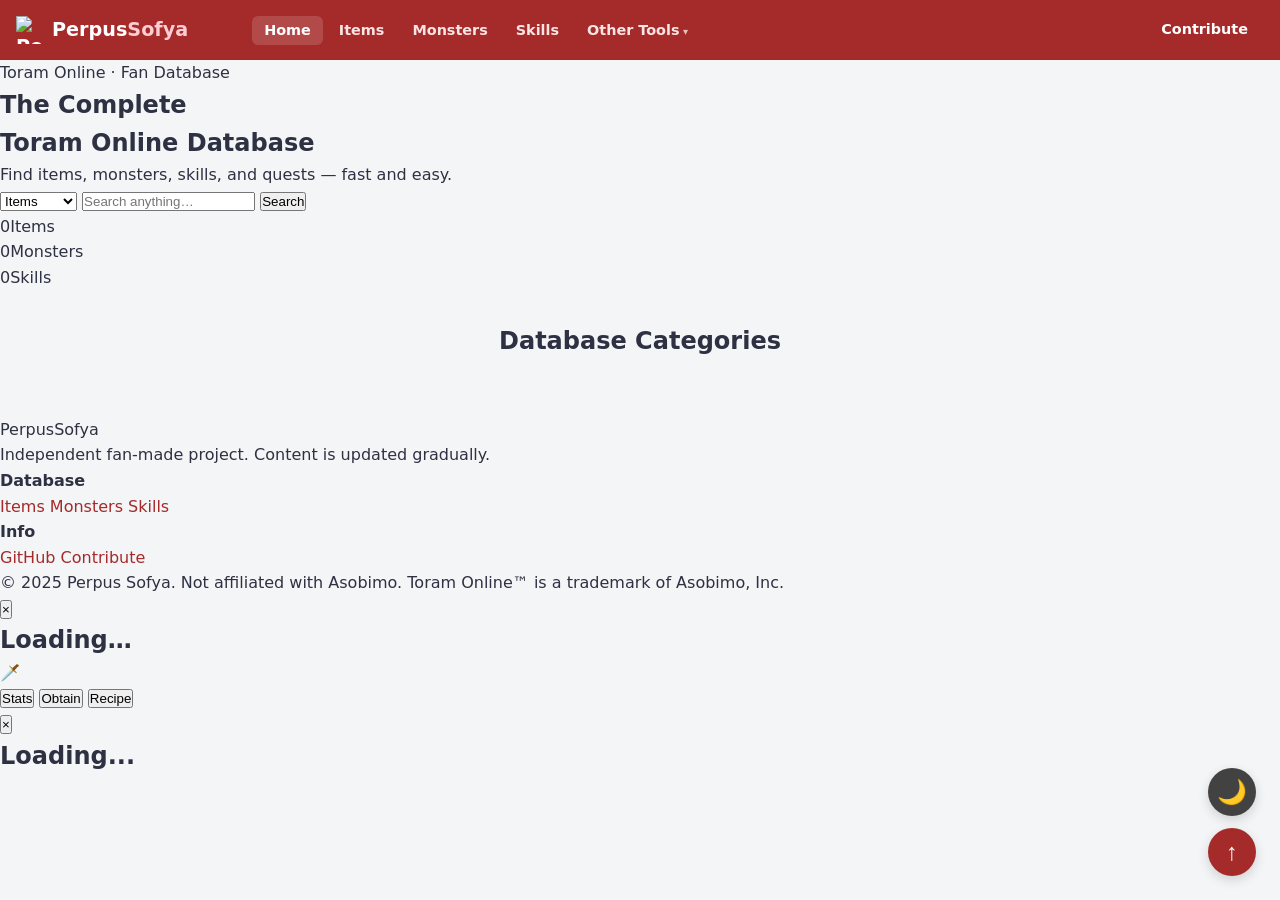
==== commit 578c6f7e: "vgvg" ====
--- a/index.html
+++ b/index.html
@@ -6,25 +6,26 @@
   <meta name="description" content="Perpus Sofya — The most complete fan-made database for Toram Online. Find items, monsters, skills, maps, and quests." />
   <title>Perpus Sofya — The Fan-made Toram Online Database</title>
   <link rel="stylesheet" href="css/style.css" />
-  <!-- Favicon placeholder -->
   <link rel="icon" type="image/x-icon" href="img/icons/favicon.ico" />
 </head>
 <body>
 
-  <!-- ==================== NAVBAR ==================== -->
+  <!-- ==================== NAVBAR (Restored Structure) ==================== -->
   <nav class="navbar" role="navigation" aria-label="Main navigation">
     <a href="index.html" class="nav-brand">
-      <span class="brand-icon"><img src="img/icons/brand_ico.png" alt="Perpus Sofya" width="28" height="28"></span>
+      <img src="img/icons/brand_ico.png" alt="Perpus Sofya Logo" width="28" height="28">
       <span>Perpus<span class="brand-highlight">Sofya</span></span>
     </a>
+    
+    <div class="nav-search" style="margin-left: 1rem;"></div>
 
     <ul class="nav-links" role="list">
-      <li><a href="index.html" class="active">Home</a></li>
-      <li><a href="pages/items.html">Items</a></li>
-      <li><a href="pages/monsters.html">Monsters</a></li>
-      <li><a href="pages/skills.html">Skills</a></li>
+      <li><a href="index.html" class="nav-link active">Home</a></li>
+      <li><a href="pages/items.html" class="nav-link">Items</a></li>
+      <li><a href="pages/monsters.html" class="nav-link">Monsters</a></li>
+      <li><a href="pages/skills.html" class="nav-link">Skills</a></li>
       <li class="nav-dropdown">
-        <a href="javascript:void(0)">Other Tools</a>
+        <a href="javascript:void(0)" class="nav-link">Other Tools</a>
         <div class="nav-dropdown-content">
           <a href="pages/calculator.html">🧮 Exp MQ Calculator</a>
           <a href="pages/skill-simulator.html">⚔️ Skill Simulator</a>
@@ -32,22 +33,14 @@
       </li>
     </ul>
 
-    <div class="nav-search">
-      <a href="pages/contribute.html" class="nav-link">Contribute</a>
-    </div>
+    <a href="pages/contribute.html" class="nav-link" style="margin-left: auto;">Contribute</a>
 
-    <button
-      class="hamburger"
-      id="hamburger"
-      aria-label="Toggle menu"
-      aria-expanded="false"
-      aria-controls="mobileMenu"
-    >
+    <button class="hamburger" id="hamburger" aria-label="Toggle menu" aria-expanded="false" aria-controls="mobileMenu">
       <span></span><span></span><span></span>
     </button>
   </nav>
 
-  <!-- Mobile Menu -->
+  <!-- Mobile Menu (Restored) -->
   <div class="mobile-menu" id="mobileMenu" role="menu">
     <a href="index.html" role="menuitem"><span class="menu-icon">🏠</span> Home</a>
     <a href="pages/items.html" role="menuitem"><img src="img/icons/items_ico.png" class="menu-icon" alt=""> Items</a>
@@ -60,84 +53,34 @@
   <!-- ==================== HERO ==================== -->
   <section class="hero" aria-labelledby="hero-title">
     <div class="hero-badge">Toram Online · Fan Database</div>
-    <h1 id="hero-title">
-      The Complete<br />
-      <span>Toram Online</span> Database
-    </h1>
-    <p>
-      Find items, monsters, skills, and quests — fast and easy.
-      Works great on desktop and mobile.
-    </p>
+    <h1 id="hero-title">The Complete<br><span>Toram Online</span> Database</h1>
+    <p>Find items, monsters, skills, and quests — fast and easy.</p>
 
     <form class="hero-search" id="heroSearchForm" role="search">
-      <select id="heroSearchCategory" aria-label="Search category">
-        <option value="items">Items</option>
-        <option value="monsters">Monsters</option>
-        <option value="skills">Skills</option>
-      </select>
-      <input
-        type="search"
-        id="heroSearchInput"
-        class="search-sync"
-        placeholder="Search item, monster, or skill name…"
-        aria-label="Hero search"
-        autocomplete="off"
-      />
+      <select id="heroSearchCategory" aria-label="Search category"><option value="items">Items</option><option value="monsters">Monsters</option><option value="skills">Skills</option></select>
+      <input type="search" id="heroSearchInput" placeholder="Search anything…" aria-label="Hero search" autocomplete="off" />
       <button type="submit" class="btn btn-primary">Search</button>
     </form>
 
     <div class="hero-stats" id="heroStats" aria-label="Database statistics">
-      <div class="stat">
-        <span class="stat-num" data-count="1200" data-suffix="+">0</span>
-        <span class="stat-label">Items</span>
-      </div>
-      <div class="stat">
-        <span class="stat-num" data-count="540" data-suffix="+">0</span>
-        <span class="stat-label">Monsters</span>
-      </div>
-      <div class="stat">
-        <span class="stat-num" data-count="320" data-suffix="+">0</span>
-        <span class="stat-label">Skills</span>
-      </div>
+      <div class="stat"><span class="stat-num" data-count="1200" data-suffix="+">0</span><span class="stat-label">Items</span></div>
+      <div class="stat"><span class="stat-num" data-count="540" data-suffix="+">0</span><span class="stat-label">Monsters</span></div>
+      <div class="stat"><span class="stat-num" data-count="320" data-suffix="+">0</span><span class="stat-label">Skills</span></div>
     </div>
   </section>
 
   <!-- ==================== CATEGORIES ==================== -->
-  <main>
-    <div class="section">
-      <div class="section-header" style="text-align: center;">
-        <h2 class="section-title"><span class="icon">📂</span>Database Categories</h2>
-      </div>
-      <div class="categories-grid" id="categoriesGrid">
-        <a href="pages/items.html" class="cat-card" aria-label="Items database">
-          <span class="cat-icon"><img src="img/icons/items_ico.png" alt="Items"></span>
-          <span class="cat-name">Items</span>
-          <span class="cat-count">1200+ entries</span>
-        </a>
-        <a href="pages/monsters.html" class="cat-card" aria-label="Monsters database">
-          <span class="cat-icon"><img src="img/icons/monsters_ico.png" alt="Monsters"></span>
-          <span class="cat-name">Monsters</span>
-          <span class="cat-count">540+ entries</span>
-        </a>
-        <a href="pages/skills.html" class="cat-card" aria-label="Skills database">
-          <span class="cat-icon"><img src="img/icons/skills_ico.png" alt="Skills"></span>
-          <span class="cat-name">Skills</span>
-          <span class="cat-count">320+ entries</span>
-        </a>
-      </div>
-    </div>
+  <main class="section">
+    <h2 class="section-title text-center" style="margin-bottom: 1.5rem;">Database Categories</h2>
+    <div class="categories-grid" id="categoriesGrid"></div>
   </main>
 
   <!-- ==================== FOOTER ==================== -->
   <footer>
     <div class="footer-grid">
       <div>
-        <div class="footer-brand"><img src="img/icons/brand_ico.png" class="menu-icon" alt=""> Perpus<span class="brand-highlight">Sofya</span></div>
-        <p class="footer-desc">
-          Perpus Sofya is an independent fan-made project.
-          Content is updated gradually and may take time to reflect
-          the latest game updates.
-        </p>
+        <div class="footer-brand"><img src="img/icons/brand_ico.png" class="menu-icon" alt=""> PerpusSofya</div>
+        <p class="footer-desc">Independent fan-made project. Content is updated gradually.</p>
       </div>
       <div class="footer-col">
         <h4>Database</h4>
@@ -148,11 +91,12 @@
       <div class="footer-col">
         <h4>Info</h4>
         <a href="https://github.com/ut053082686/toramcodex.github.io" target="_blank" rel="noopener">GitHub</a>
+        <a href="pages/contribute.html">Contribute</a>
       </div>
     </div>
     <div class="footer-bottom">
-      <span>© 2025 Perpus Sofya · Fan-made, not affiliated with Asobimo</span>
-      <span>Developed by No! I'm Failing! · Toram Online™ is a trademark of Asobimo, Inc.</span>
+      <span>© 2025 Perpus Sofya. Not affiliated with Asobimo.</span>
+      <span>Toram Online™ is a trademark of Asobimo, Inc.</span>
     </div>
   </footer>
 
@@ -161,18 +105,25 @@
     <button id="backToTop" title="Back to Top">↑</button>
   </div>
 
-  <!-- Item detail modal -->
+  <!-- Modals -->
   <div id="itemModal"></div>
-  <!-- Monster detail modal -->
   <div id="monsterModal"></div>
 
-  <script src="js/sheets.js?v=3.18"></script>
-  <script src="js/main.js?v=3.18"></script>
-  <script src="js/modal.js?v=3.18"></script>
-  <script src="js/monster-modal.js?v=3.18"></script>
+  <script src="js/sheets.js?v=3.19"></script>
+  <script src="js/main.js?v=3.19"></script>
+  <script src="js/modal.js?v=3.19"></script>
+  <script src="js/monster-modal.js?v=3.19"></script>
   <script>
-    // Load homepage sections from Google Sheets (categories, featured, stats)
-    ToramSheets.loadHomepage();
+    document.addEventListener('DOMContentLoaded', () => {
+      // Load homepage data from sheets.js if ToramSheets is available
+      if (window.ToramSheets && typeof window.ToramSheets.loadHomepage === 'function') {
+        window.ToramSheets.loadHomepage();
+      }
+       // Initialize counters
+       if(typeof window.animateCounters === 'function'){
+           window.animateCounters();
+       }
+    });
   </script>
 </body>
-</html>+</html>
--- a/css/style.css
+++ b/css/style.css
@@ -1,410 +1,130 @@
 /* ============================================================
-   ToramDB — Mobile-first stylesheet
-   Theme: Crimson & Night
+   ToramDB — Mobile-first stylesheet (Restored Nav)
    ============================================================ */
 
 /* ---------- Reset & Custom Properties ---------- */
-*, *::before, *::after {
-  box-sizing: border-box;
-  margin: 0;
-  padding: 0;
+*, *::before, *::after { box-sizing: border-box; margin: 0; padding: 0; }
+
+:root {
+  --bg-base: #f4f5f7; --bg-card: #ffffff; --bg-card-hover: #fafafa; --bg-nav: #ffffffcc;
+  --border: #e2e4e9; --border-hover: #c8cbd3; --accent: #A52A2A; --accent-hover: #C13E3E;
+  --text-primary: #2d3142; --text-secondary: #6b7280; --danger: #dc3545; --success: #28a745;
+  --radius-sm: 6px; --radius-md: 12px; --radius-lg: 18px; --shadow: 0 2px 12px rgba(0,0,0,.08);
+  --shadow-glow: 0 4px 16px rgba(165,42,42,.1); --transition: .2s ease; --nav-h: 60px;
+  --font-main: 'Segoe UI', system-ui, sans-serif;
 }
 
-:root {
-  /* Light Mode Palette (Default) */
-  --bg-base:       #f4f5f7;
-  --bg-card:       #ffffff;
-  --bg-card-hover: #fafafa;
-  --bg-nav:        #ffffffcc; /* Less transparent for readability */
-  --border:        #e2e4e9;
-  --border-hover:  #c8cbd3;
-
-  --accent:        #A52A2A; /* Dark Red */
-  --accent-hover:  #C13E3E;
-  --accent-cyan:   #A52A2A; /* Using accent color for consistency */
-
-  --text-primary:  #2d3142;
-  --text-secondary:#6b7280;
-
-  /* Status */
-  --danger:        #dc3545;
-  --success:       #28a745;
-  --info:          #2c7be5;
-  --warning:       #d49b14;
-
-  /* Toram Element Colors */
-  --el-fire:       #d94b1a;
-  --el-ice:        #1a8fc4;
-  --el-wind:       #1ea85a;
-  --el-earth:      #a07830;
-  --el-dark:       #7c3aed;
-  --el-light:      #b8960a;
-  --el-water:      #2179b5;
-  --el-neutral:    #6b7280;
-
-  /* Layout */
-  --radius-sm:     6px;
-  --radius-md:     12px;
-  --radius-lg:     18px;
-  --shadow:        0 2px 12px rgba(0,0,0,.08);
-  --shadow-glow:   0 4px 16px rgba(165,42,42,.1);
-  --transition:    .2s ease;
-  --nav-h:         60px;
-  --font-main:     'Segoe UI', system-ui, sans-serif;
-}
-
-/* Dark Mode Palette */
 body.dark-mode {
-  --bg-base:       #121212;
-  --bg-card:       #1E1E1E;
-  --bg-card-hover: #282828;
-  --bg-nav:        #1E1E1Ecc;
-  --border:        #333333;
-  --border-hover:  #444444;
-
-  --accent:        #D34848; /* Brighter Red for dark bg */
-  --accent-hover:  #E56B6B;
-  --accent-cyan:   #D34848;
-
-  --text-primary:  #EAEAEA;
-  --text-secondary:#A0A0A0;
-  
-  --shadow-glow:   0 4px 16px rgba(211,72,72,.1);
+  --bg-base: #121212; --bg-card: #1E1E1E; --bg-card-hover: #282828; --bg-nav: #1E1E1Ecc;
+  --border: #333333; --border-hover: #444444; --accent: #D34848; --accent-hover: #E56B6B;
+  --text-primary: #EAEAEA; --text-secondary: #A0A0A0; --shadow-glow: 0 4px 16px rgba(211,72,72,.1);
 }
 
 html { scroll-behavior: smooth; }
-
-body {
-  font-family: var(--font-main);
-  background: var(--bg-base);
-  color: var(--text-primary);
-  line-height: 1.6;
-  min-height: 100vh;
-  transition: background var(--transition), color var(--transition);
-}
-
+body { font-family: var(--font-main); background: var(--bg-base); color: var(--text-primary); line-height: 1.6; }
 a { color: var(--accent); text-decoration: none; }
 a:hover { color: var(--accent-hover); }
+img { max-width: 100%; display: block; }
 
-img { max-width: 100%; display: block; }
-ul { list-style: none; }
-
-/* ---------- Scrollbar ---------- */
-::-webkit-scrollbar { width: 6px; }
-::-webkit-scrollbar-track { background: var(--bg-base); }
-::-webkit-scrollbar-thumb { background: #555; border-radius: 3px; }
-body.dark-mode ::-webkit-scrollbar-thumb { background: #777; }
+/* Restore list-style for nav */
+ul, ol { list-style: none; padding: 0; margin: 0; }
 
 /* ============================================================
    NAVIGATION
    ============================================================ */
 .navbar {
-  position: sticky;
-  top: 0;
-  z-index: 1000;
-  height: var(--nav-h);
-  background: var(--accent);
-  backdrop-filter: blur(12px);
-  border-bottom: 1px solid var(--border);
-  display: flex;
-  align-items: center;
-  padding: 0 1rem;
-  gap: 1rem;
-  box-shadow: 0 1px 3px rgba(0,0,0,.04);
+  position: sticky; top: 0; z-index: 1000; height: var(--nav-h); background: var(--accent);
+  display: flex; align-items: center; padding: 0 1rem; gap: 1rem; color: white;
 }
 
 .nav-brand {
-  display: flex;
-  align-items: center;
-  gap: .5rem;
-  font-size: 1.2rem;
-  font-weight: 700;
-  color: white;
-  white-space: nowrap;
+  display: flex; align-items: center; gap: .5rem; font-size: 1.2rem; font-weight: 700; color: white;
 }
 
 .brand-highlight { color: #ffcdd2; }
 
-.nav-links a {
-  color: #fce4e4;
-  padding: .4rem .75rem;
-  border-radius: var(--radius-sm);
-  font-size: .9rem;
-  transition: color var(--transition), background var(--transition);
+/* THIS IS THE FIX: Restoring flexbox for nav links */
+.nav-links {
+  display: flex;
+  align-items: center;
+  gap: .25rem; /* Reduced gap for more items */
+  margin-left: 1rem; /* Add some space from brand */
 }
 
-.nav-links a:hover,
-.nav-links a.active {
-  color: white;
-  background: rgba(255,255,255,.15);
+.nav-links a {
+  color: #fce4e4; padding: .4rem .75rem; border-radius: var(--radius-sm);
+  font-size: .9rem; transition: all var(--transition);
 }
 
-.nav-link {
-    color: white;
-    font-weight: 600;
-    font-size: 0.9rem;
+.nav-links a:hover, .nav-links a.active {
+  color: white; background: rgba(255,255,255,.15);
 }
 
-.nav-dropdown > a {
-    color: #fce4e4;
+.nav-search { margin-left: auto; }
+
+.nav-link {
+    color: white; font-weight: 600; font-size: 0.9rem; padding: .5rem 1rem;
+    border-radius: var(--radius-sm); transition: background var(--transition);
 }
+.nav-link:hover, .nav-link.active { background: rgba(255,255,255,.1); }
 
-.nav-dropdown > a::after {
-  content: ' ▾';
-  font-size: .7em;
-  opacity: .8;
+/* Dropdown */
+.nav-dropdown { position: relative; }
+.nav-dropdown > a::after { content: ' ▾'; font-size: .7em; opacity: .8; }
+.nav-dropdown-content { 
+    display: none; position: absolute; background: var(--bg-card); min-width: 180px;
+    box-shadow: var(--shadow); border: 1px solid var(--border); border-radius: var(--radius-md);
+    z-index: 100; top: 110%; left: 0; overflow: hidden; 
 }
-
-.nav-dropdown-content {
-  display: none;
-  position: absolute;
-  background-color: var(--bg-card);
-  min-width: 180px;
-  box-shadow: var(--shadow-lg);
-  border: 1px solid var(--border);
-  border-radius: var(--radius-md);
-  z-index: 100;
-  top: 100%;
-  left: 0;
-  margin-top: 5px;
-  overflow: hidden;
-}
-
 .nav-dropdown:hover .nav-dropdown-content { display: block; }
-
-.nav-dropdown-content a {
-  color: var(--text-secondary);
-  padding: .75rem 1rem;
-  text-decoration: none;
-  display: flex;
-  align-items: center;
-  gap: 8px;
-  font-size: .85rem;
-  border-radius: 0;
-}
-
-.nav-dropdown-content a:hover {
-  background-color: var(--bg-card-hover);
-  color: var(--text-primary);
-}
+.nav-dropdown-content a { color: var(--text-secondary); padding: .75rem 1rem; display: flex; align-items: center; gap: 8px; font-size: .85rem; }
+.nav-dropdown-content a:hover { background: var(--bg-card-hover); color: var(--text-primary); }
 
 /* Hamburger */
-.hamburger {
-  display: none;
-  flex-direction: column;
-  gap: 5px;
-  background: none;
-  border: none;
-  cursor: pointer;
-  padding: .3rem;
-  margin-left: auto;
-}
-
-.hamburger span {
-  display: block;
-  width: 22px;
-  height: 2px;
-  background: white;
-  border-radius: 2px;
-  transition: transform var(--transition), opacity var(--transition);
-}
-
-.hamburger.open span:nth-child(1) { transform: translateY(7px) rotate(45deg); }
-.hamburger.open span:nth-child(2) { opacity: 0; }
-.hamburger.open span:nth-child(3) { transform: translateY(-7px) rotate(-45deg); }
-
-/* ============================================================
-   HERO SECTION
-   ============================================================ */
-.hero {
-  position: relative;
-  overflow: hidden;
-  padding: 4rem 1rem 3rem;
-  text-align: center;
-  background: var(--bg-card);
-  border-bottom: 1px solid var(--border);
-}
-
-.hero::before {
-  content: '';
-  position: absolute;
-  inset: 0;
-  background:
-    radial-gradient(ellipse at 50% 0%, rgba(165,42,42,.05) 0%, transparent 60%);
-  pointer-events: none;
-}
-
-.hero-badge {
-  display: inline-block;
-  padding: .25rem .75rem;
-  background: rgba(165,42,42,.08);
-  border: 1px solid rgba(165,42,42,.2);
-  border-radius: 20px;
-  font-size: .8rem;
-  color: var(--accent);
-  margin-bottom: 1rem;
-  letter-spacing: .05em;
-  text-transform: uppercase;
-}
-
-.hero h1 { font-size: clamp(2rem, 6vw, 3.5rem); font-weight: 800; line-height: 1.1; margin-bottom: .75rem; }
-.hero h1 span { color: var(--accent); }
-.hero p { font-size: clamp(.95rem, 2.5vw, 1.15rem); color: var(--text-secondary); max-width: 560px; margin: 0 auto 2rem; }
-
-.hero-search {
-  display: flex;
-  max-width: 580px;
-  margin: 0 auto 2rem;
-  gap: .5rem;
-}
-
-.hero-search select, .hero-search input {
-  padding: .75rem 1rem;
-  background: var(--bg-card);
-  border: 1px solid var(--border);
-  border-radius: var(--radius-lg);
-  color: var(--text-primary);
-  font-size: 1rem;
-  transition: border-color var(--transition);
-}
-.hero-search input:focus, .hero-search select:focus { 
-    outline: none; 
-    border-color: var(--accent); 
-    box-shadow: 0 0 0 3px rgba(165,42,42,.1);
-}
-
-.btn { padding: .75rem 1.5rem; border: none; border-radius: var(--radius-lg); font-size: .95rem; font-weight: 600; cursor: pointer; transition: filter var(--transition), transform var(--transition); white-space: nowrap; }
-.btn:hover { filter: brightness(1.1); }
-.btn:active { transform: translateY(1px); }
-.btn-primary { background: var(--accent); color: #fff; font-weight: 700; }
-
-.hero-stats { display: flex; justify-content: center; gap: 2.5rem; flex-wrap: wrap; }
-.hero-stats .stat-num { font-size: 1.5rem; font-weight: 700; color: var(--accent); }
-.hero-stats .stat-label { font-size: .8rem; color: var(--text-secondary); text-transform: uppercase; letter-spacing: .05em; }
-
-/* ============================================================
-   SECTION COMMON & CATEGORIES
-   ============================================================ */
-.section { padding: 3rem 1rem; max-width: 1200px; margin: 0 auto; }
-.section-header { display: flex; align-items: baseline; gap: 1rem; margin-bottom: 1.5rem; justify-content: center; }
-.section-title { font-size: 1.6rem; font-weight: 700; }
-
-.categories-grid { display: grid; grid-template-columns: repeat(auto-fill, minmax(180px, 1fr)); gap: 1rem; }
-.cat-card { display: flex; flex-direction: column; align-items: center; gap: .6rem; padding: 1.5rem 1rem; background: var(--bg-card); border: 1px solid var(--border); border-radius: var(--radius-md); text-align: center; transition: border-color var(--transition), transform var(--transition), box-shadow var(--transition); cursor: pointer; color: var(--text-primary); }
-.cat-card:hover { border-color: var(--accent); transform: translateY(-3px); box-shadow: var(--shadow-glow); }
-.cat-card .cat-icon { width: 48px; height: 48px; }
-.cat-card .cat-name { font-size: 1rem; font-weight: 600; }
-.cat-card .cat-count { font-size: .8rem; color: var(--text-secondary); }
-
-/* ============================================================
-   FOOTER
-   ============================================================ */
-footer {
-  background: var(--bg-card);
-  border-top: 1px solid var(--border);
-  padding: 2.5rem 1rem 1.5rem;
-  margin-top: 3rem;
-}
-
-.footer-grid { display: grid; grid-template-columns: 2fr 1fr 1fr; gap: 2rem; max-width: 1200px; margin: 0 auto 2rem; }
-.footer-brand { font-size: 1.1rem; font-weight: 700; color: var(--accent); margin-bottom: .5rem; }
-.footer-desc  { font-size: .85rem; color: var(--text-secondary); max-width: 280px; }
-.footer-col h4 { font-size: .85rem; font-weight: 600; text-transform: uppercase; letter-spacing: .06em; color: var(--text-secondary); margin-bottom: .75rem; }
-.footer-col a { display: block; font-size: .875rem; color: var(--text-secondary); padding: .2rem 0; transition: color var(--transition); }
-.footer-col a:hover { color: var(--text-primary); }
-.footer-bottom { max-width: 1200px; margin: 0 auto; padding-top: 1.5rem; border-top: 1px solid var(--border); display: flex; justify-content: space-between; flex-wrap: wrap; gap: .5rem; font-size: .8rem; color: var(--text-secondary); }
-
-/* ============================================================
-   FLOATING ACTION BUTTONS
-   ============================================================ */
-.floating-action-buttons {
-  position: fixed;
-  bottom: 1.5rem;
-  right: 1.5rem;
-  z-index: 900;
-  display: flex;
-  flex-direction: column;
-  gap: 0.75rem;
-}
-
-.floating-action-buttons button {
-  width: 48px;
-  height: 48px;
-  border-radius: 50%;
-  border: none;
-  font-size: 1.5rem;
-  cursor: pointer;
-  display: flex;
-  align-items: center;
-  justify-content: center;
-  box-shadow: 0 4px 12px rgba(0,0,0,.15);
-  transition: all var(--transition);
-}
-
-#backToTop {
-  background-color: var(--accent);
-  color: white;
-}
-
-#theme-toggle {
-  background-color: #424242;
-  color: #fff0f0;
-}
-
-body.dark-mode #backToTop {
-    background-color: #424242;
-    color: #fff0f0;
-}
-body.dark-mode #theme-toggle {
-    background-color: var(--accent);
-    color: white;
-}
-
-#backToTop:hover, #theme-toggle:hover { transform: translateY(-2px) scale(1.05); }
+.hamburger { display: none; }
 
 
 /* ============================================================
-   RESPONSIVE
+   PAGE HERO & OTHERS (No changes needed here)
    ============================================================ */
+.page-hero { padding: 3rem 1rem; text-align: center; border-bottom: 1px solid var(--border); background: var(--bg-card); }
+.page-hero h1 { font-size: 2.2rem; font-weight: 800; }
+.page-hero p { color: var(--text-secondary); max-width: 500px; margin: .5rem auto 0; }
+.section { padding: 2rem 1rem; max-width: 1200px; margin: 0 auto; }
+.data-grid { display: grid; grid-template-columns: repeat(auto-fill, minmax(280px, 1fr)); gap: 1rem; }
+
+/* ============================================================
+   CARDS & SKELETON (Restored for consistency)
+   ============================================================ */
+.data-card { background: var(--bg-card); border: 1px solid var(--border); border-radius: var(--radius-md); padding: 1rem; transition: all var(--transition); }
+.data-card:hover { transform: translateY(-2px); border-color: var(--accent); }
+.data-card-header { display: flex; align-items: center; gap: 1rem; margin-bottom: .75rem; }
+.data-card-icon { width: 42px; height: 42px; flex-shrink: 0; display:flex; align-items:center; justify-content:center; font-size:1.5rem; }
+.data-card-title { font-weight: 600; }
+.data-card-subtitle { font-size: .8rem; color: var(--text-secondary); }
+.tag { font-size: .75rem; padding: .2rem .5rem; background: var(--bg-base); border: 1px solid var(--border); border-radius: 4px; }
+.skeleton { background: #e0e0e0; border-radius: 4px; opacity: 0.5; animation: pulse 1.5s infinite ease-in-out; }
+@keyframes pulse { 0%, 100% { opacity: 0.5; } 50% { opacity: 1; } }
+body.dark-mode .skeleton { background: #333; }
+
+/* ============================================================
+   FLOATING ACTION BUTTONS & RESPONSIVE
+   ============================================================ */
+.floating-action-buttons { position: fixed; bottom: 1.5rem; right: 1.5rem; z-index: 900; display: flex; flex-direction: column; gap: 0.75rem; }
+.floating-action-buttons button { width: 48px; height: 48px; border-radius: 50%; border: none; font-size: 1.5rem; cursor: pointer; box-shadow: 0 4px 12px rgba(0,0,0,.15); transition: all var(--transition); }
+#backToTop { background-color: var(--accent); color: white; }
+#theme-toggle { background-color: #424242; color: #fff0f0; }
+body.dark-mode #backToTop { background-color: #424242; color: #fff0f0; }
+body.dark-mode #theme-toggle { background-color: var(--accent); color: white; }
+
 @media (max-width: 768px) {
   .nav-links, .nav-search { display: none; }
-  .hamburger { display: flex; }
-  .hero { padding: 3rem 1rem 2rem; }
-  .hero-search { flex-direction: column; }
-  .categories-grid { grid-template-columns: repeat(3, 1fr); }
-  .footer-grid { grid-template-columns: 1fr; gap: 1.5rem; }
+  .hamburger { display: flex; margin-left: auto; background: none; border: none; cursor: pointer; padding: .3rem; flex-direction: column; gap: 5px; }
+  .hamburger span { display: block; width: 22px; height: 2px; background: white; border-radius: 2px; }
 }
 
-@media (max-width: 480px) {
-  .categories-grid { grid-template-columns: repeat(2, 1fr); }
-  .section { padding: 2rem .75rem; }
-  .hero h1 { font-size: 1.8rem; }
-}
-
-/* Mobile Menu */
-.mobile-menu {
-  display: none;
-  position: fixed;
-  top: var(--nav-h);
-  left: 0;
-  right: 0;
-  background: var(--bg-card);
-  border-bottom: 1px solid var(--border);
-  z-index: 999;
-  flex-direction: column;
-}
-
+.mobile-menu { display: none; position: fixed; top: var(--nav-h); left: 0; right: 0; background: var(--bg-card); border-bottom: 1px solid var(--border); z-index: 999; flex-direction: column; }
 .mobile-menu.open { display: flex; }
-.mobile-menu a {
-  color: var(--text-primary);
-  padding: 1rem;
-  border-bottom: 1px solid var(--border);
-  font-weight: 500;
-  display: flex;
-  align-items: center;
-  gap: 12px;
-}
-.mobile-menu a:last-child { border-bottom: none; }
-.menu-icon { width: 24px; height: 24px; object-fit: contain; }
+.mobile-menu a { color: var(--text-primary); padding: 1rem; border-bottom: 1px solid var(--border); font-weight: 500; }
 
 .text-center { text-align: center; }
